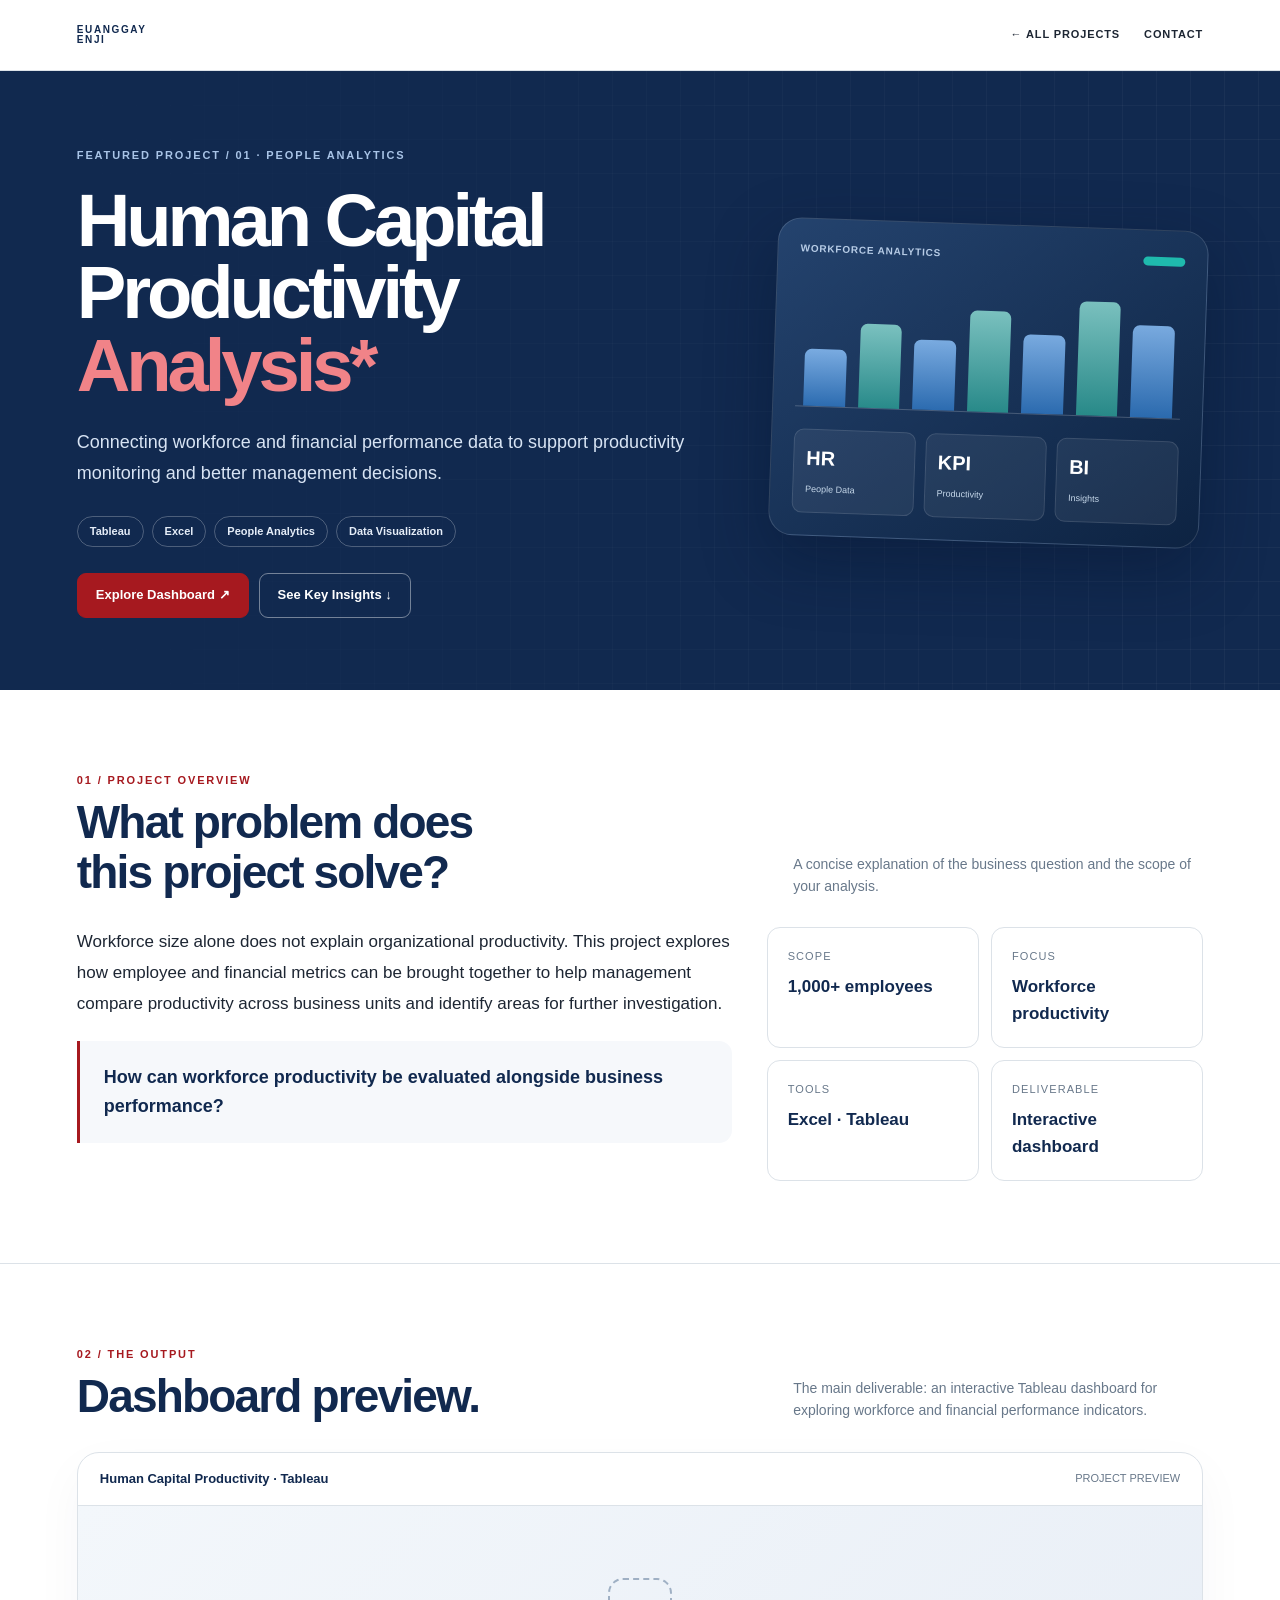
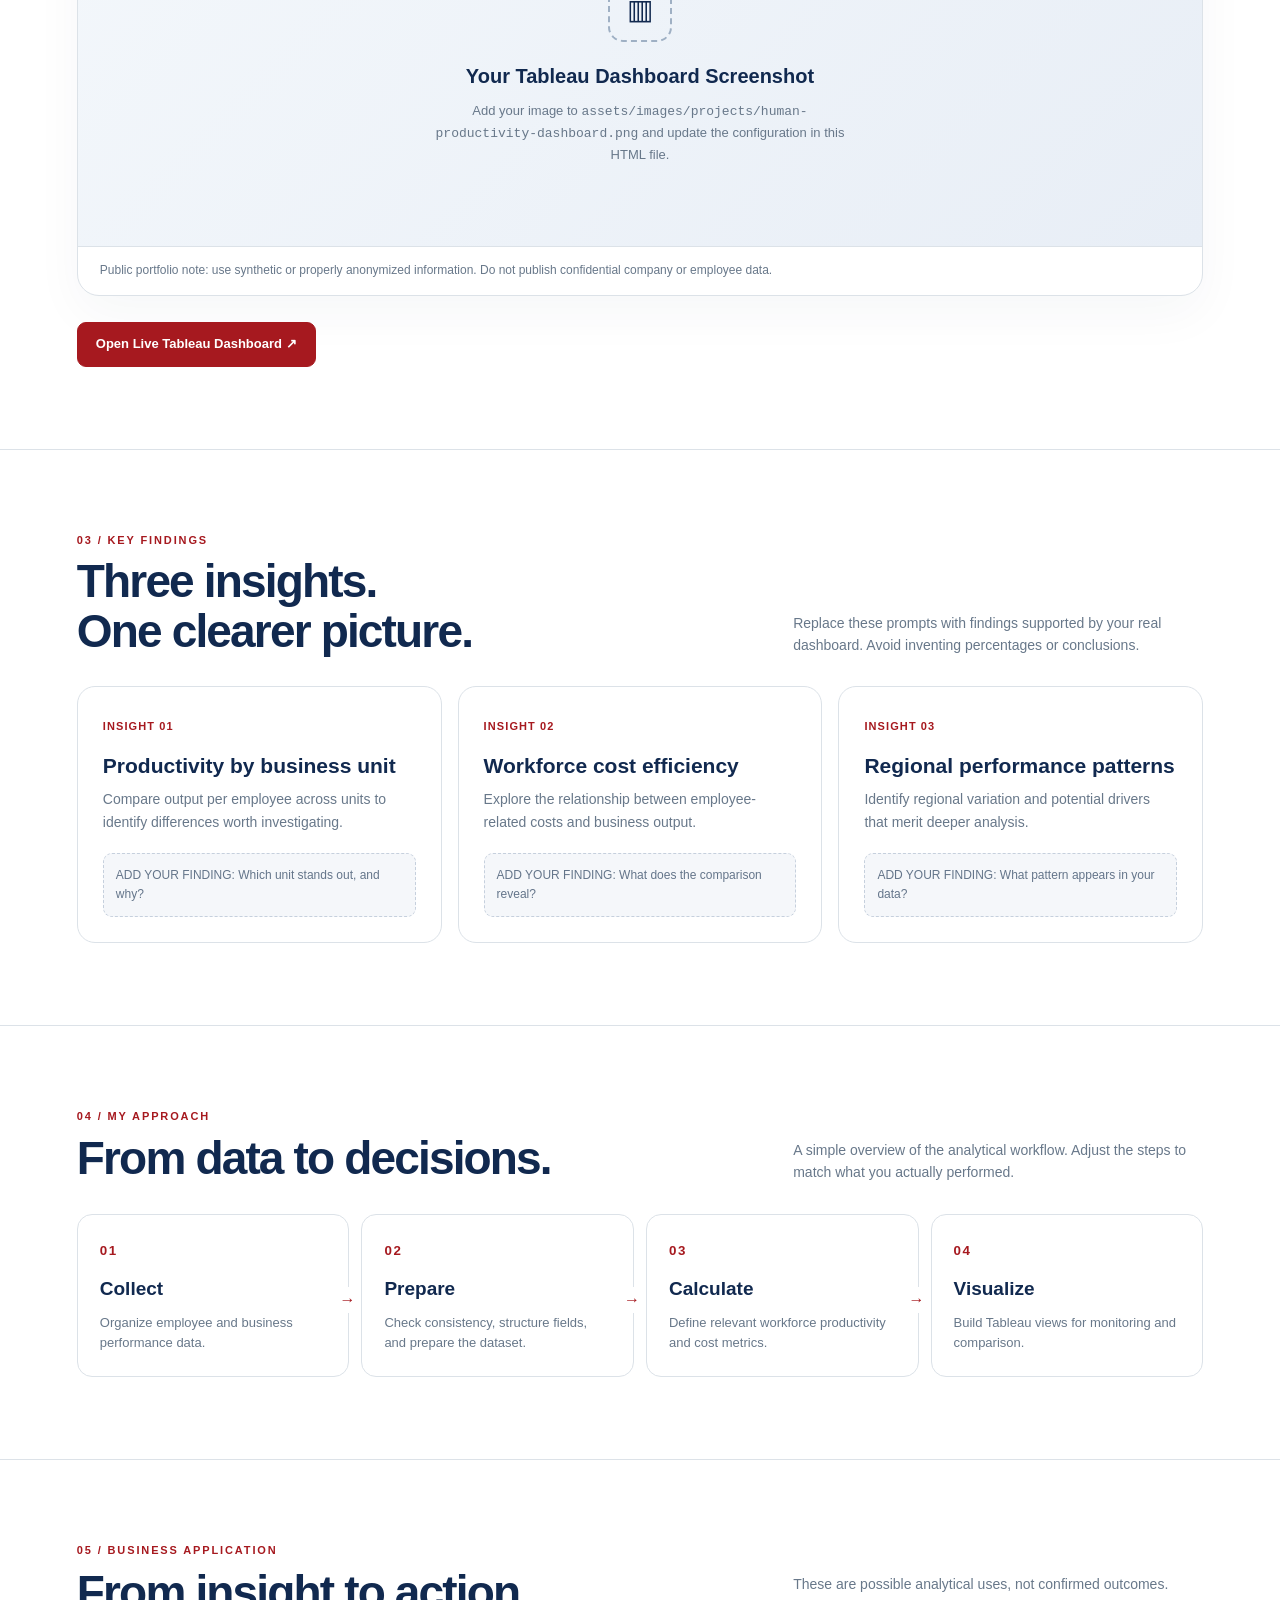
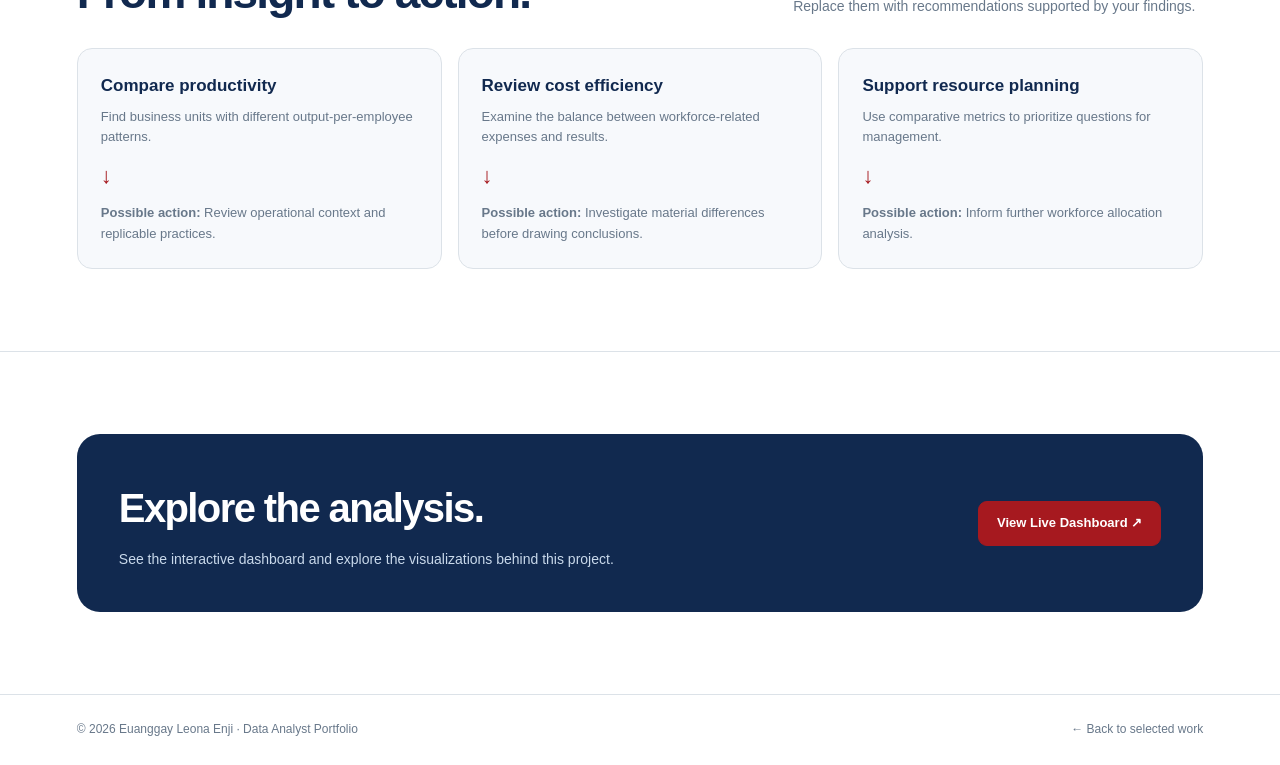
==== projects/human-capital-productivity.html @ dfce4550 "Add files via upload" ====
<!DOCTYPE html>
<html lang="en">
<head>
  <meta charset="UTF-8">
  <meta name="viewport" content="width=device-width, initial-scale=1">
  <meta name="description" content="Human Capital Productivity Analysis — a people analytics case study by Euanggay Leona Enji.">
  <title>Human Capital Productivity | Euanggay Leona Enji</title>
  <style>
    :root{--navy:#11294f;--navy2:#172f55;--red:#a6191f;--ink:#1d2633;--muted:#68788a;--line:#dce2e8;--soft:#f5f7fa;--white:#fff;--header:70px}
    *{box-sizing:border-box}html{scroll-behavior:smooth;scroll-padding-top:90px}body{margin:0;font-family:Arial,Helvetica,sans-serif;color:var(--ink);background:#fff;line-height:1.6}a{color:inherit;text-decoration:none}button{font:inherit}img{max-width:100%}
    .container{width:min(1160px,88%);margin:auto}.header{position:sticky;top:0;z-index:20;background:rgba(255,255,255,.96);backdrop-filter:blur(14px);border-bottom:1px solid var(--line)}.nav{height:var(--header);display:flex;justify-content:space-between;align-items:center;gap:18px}.brand{color:var(--navy);font-weight:900;letter-spacing:.16em;font-size:10px;line-height:1}.navlinks{display:flex;align-items:center;gap:24px}.navlinks a{font-size:11px;letter-spacing:.08em;font-weight:700}.navlinks a:hover{color:var(--red)}.back{display:inline-flex;gap:8px;align-items:center}
    .hero{background:var(--navy);color:white;position:relative;overflow:hidden}.hero:before{content:"";position:absolute;inset:0;background-image:linear-gradient(#ffffff0a 1px,transparent 1px),linear-gradient(90deg,#ffffff0a 1px,transparent 1px);background-size:34px 34px;mask-image:linear-gradient(90deg,transparent,#000)}.hero-inner{position:relative;padding:76px 0 72px;display:grid;grid-template-columns:1.2fr .8fr;gap:50px;align-items:center}.eyebrow{font-size:11px;letter-spacing:.17em;font-weight:800;text-transform:uppercase;color:#a9c4e7}.hero h1{font-size:clamp(44px,5.8vw,78px);line-height:.98;letter-spacing:-.055em;margin:20px 0 24px;max-width:750px}.hero h1 span{color:#f18388}.hero .intro{color:#d8e4f4;max-width:620px;font-size:18px;line-height:1.75}.tags{display:flex;flex-wrap:wrap;gap:8px;margin:26px 0}.tag{border:1px solid #ffffff40;color:#e5edf8;border-radius:100px;padding:6px 12px;font-size:11px;font-weight:700}.actions{display:flex;gap:10px;flex-wrap:wrap;margin-top:26px}.btn{display:inline-flex;align-items:center;justify-content:center;min-height:45px;padding:11px 18px;border-radius:9px;font-size:13px;font-weight:800;border:1px solid var(--line);background:#fff;color:var(--navy);transition:.2s}.btn:hover{transform:translateY(-2px)}.btn.red{background:var(--red);border-color:var(--red);color:white}.btn.outline{background:transparent;color:white;border-color:#ffffff6a}.btn[aria-disabled=true]{opacity:.68;cursor:not-allowed}.hero-art{min-height:300px;border:1px solid #ffffff24;border-radius:24px;padding:22px;background:linear-gradient(145deg,#24436e,#0d2342);box-shadow:0 24px 65px #06142d66;transform:rotate(2deg)}.art-top{display:flex;justify-content:space-between;align-items:center;color:#b7cce6;font-size:10px;letter-spacing:.08em}.art-pill{background:#1fbaad;border-radius:100px;width:42px;height:9px}.art-bars{display:flex;align-items:end;gap:13px;height:150px;border-bottom:1px solid #ffffff35;padding:20px 8px 0}.art-bars i{flex:1;background:linear-gradient(#8abff7,#2f75bf);border-radius:7px 7px 0 0;opacity:.85}.art-bars i:nth-child(2n){background:linear-gradient(#8bd9d0,#2b9992)}.art-bottom{display:grid;grid-template-columns:repeat(3,1fr);gap:10px;margin-top:22px}.art-metric{background:#ffffff10;border:1px solid #ffffff1e;border-radius:10px;padding:12px}.art-metric b{display:block;font-size:20px}.art-metric small{font-size:9px;color:#c7d9eb}
    section.content{padding:82px 0;border-bottom:1px solid var(--line)}.section-head{display:flex;align-items:end;justify-content:space-between;gap:28px;margin-bottom:30px}.section-no{font-size:11px;font-weight:800;letter-spacing:.17em;color:var(--red);margin:0 0 8px}.section-head h2{font-size:clamp(28px,3.6vw,46px);letter-spacing:-.04em;color:var(--navy);line-height:1.08;margin:0}.section-sub{max-width:410px;font-size:14px;color:var(--muted);margin:0}.overview{display:grid;grid-template-columns:1.2fr .8fr;gap:35px}.overview p{font-size:17px;line-height:1.8;margin-top:0}.info-grid{display:grid;grid-template-columns:repeat(2,1fr);gap:12px}.info{border:1px solid var(--line);border-radius:13px;padding:20px;background:#fff}.info small{display:block;color:var(--muted);font-size:11px;text-transform:uppercase;letter-spacing:.1em;margin-bottom:7px}.info strong{font-size:17px;color:var(--navy)}.question{background:#f6f8fb;border-left:3px solid var(--red);padding:22px 24px;border-radius:0 13px 13px 0;font-size:18px;font-weight:700;color:var(--navy);margin-top:22px}
    .preview{border:1px solid var(--line);border-radius:22px;overflow:hidden;background:#fff;box-shadow:0 18px 50px #11294f0a}.preview-toolbar{padding:16px 22px;border-bottom:1px solid var(--line);display:flex;justify-content:space-between;align-items:center;gap:12px}.preview-toolbar strong{font-size:13px;color:var(--navy)}.preview-toolbar span{font-size:11px;color:var(--muted)}.preview-image{position:relative;min-height:340px;display:flex;align-items:center;justify-content:center;background:linear-gradient(135deg,#f3f7fb,#e8eef6);padding:26px}.preview-image img{width:100%;height:auto;max-height:650px;object-fit:contain;display:none}.preview-empty{width:min(650px,100%);text-align:center;color:var(--navy)}.preview-empty .icon{width:64px;height:64px;border:2px dashed #9fb0c4;border-radius:15px;margin:0 auto 18px;display:grid;place-items:center;font-size:28px}.preview-empty strong{display:block;font-size:20px}.preview-empty p{font-size:13px;color:var(--muted);max-width:410px;margin:9px auto}.preview-note{padding:14px 22px;font-size:12px;color:var(--muted);border-top:1px solid var(--line)}
    .insights{display:grid;grid-template-columns:repeat(3,1fr);gap:16px}.insight{border:1px solid var(--line);border-radius:18px;padding:25px;background:#fff}.insight .num{font-size:11px;color:var(--red);font-weight:800;letter-spacing:.1em}.insight h3{font-size:21px;color:var(--navy);line-height:1.2;margin:15px 0 10px}.insight p{font-size:14px;color:var(--muted);margin:0}.insight .placeholder{background:#f5f7fa;border:1px dashed #c6d0dd;padding:12px;border-radius:9px;margin-top:20px;font-size:12px;color:#64758a}
    .process{display:grid;grid-template-columns:repeat(4,1fr);gap:12px}.step{border:1px solid var(--line);border-radius:15px;padding:22px;position:relative}.step small{color:var(--red);font-weight:800;letter-spacing:.12em}.step h3{font-size:19px;color:var(--navy);margin:12px 0 8px}.step p{font-size:13px;color:var(--muted);margin:0}.step:not(:last-child):after{content:'→';position:absolute;right:-12px;top:45%;background:white;color:var(--red);font-weight:900;padding:0 5px;z-index:2}
    .recommendations{display:grid;grid-template-columns:repeat(3,1fr);gap:16px}.rec{background:#f7f9fc;border:1px solid var(--line);border-radius:15px;padding:23px}.rec h3{color:var(--navy);font-size:17px;margin:0 0 8px}.rec p{font-size:13px;color:var(--muted);margin:0}.rec .arrow{color:var(--red);font-size:22px;margin:10px 0}
    .cta{background:var(--navy);color:white;border-radius:23px;padding:42px;display:flex;justify-content:space-between;align-items:center;gap:30px}.cta h2{font-size:clamp(25px,3.5vw,40px);letter-spacing:-.04em;margin:0 0 8px}.cta p{color:#c9d9eb;margin:0;max-width:550px;font-size:14px}.footer{padding:25px 0;color:var(--muted);font-size:12px}.footer .container{display:flex;justify-content:space-between;gap:15px;flex-wrap:wrap}
    @media(max-width:950px){.hero-inner{grid-template-columns:1fr}.hero-art{max-width:580px;min-height:270px;transform:none}.overview{grid-template-columns:1fr}.insights,.recommendations{grid-template-columns:repeat(2,1fr)}.process{grid-template-columns:repeat(2,1fr)}.step:after{display:none}}
    @media(max-width:600px){.container{width:calc(100% - 36px)}.navlinks{gap:12px}.navlinks a{font-size:10px}.hero-inner{padding:56px 0}.hero h1{font-size:clamp(42px,12vw,58px)}.hero .intro{font-size:15px}.hero-art{min-height:230px;padding:16px}.art-bars{height:120px}.art-metric{padding:8px}.art-metric b{font-size:15px}section.content{padding:58px 0}.section-head{display:block}.section-sub{margin-top:13px}.info-grid,.insights,.process,.recommendations{grid-template-columns:1fr}.preview-image{min-height:250px;padding:14px}.cta{padding:28px;display:block}.cta .btn{margin-top:20px}}
    @media(prefers-reduced-motion:reduce){html{scroll-behavior:auto}*{transition:none!important}}
  </style>
</head>
<body>
  <header class="header"><div class="container nav"><a class="brand" href="../index.html">EUANGGAY<br>ENJI</a><div class="navlinks"><a href="../index.html#work" class="back">← ALL PROJECTS</a><a href="../index.html#contact">CONTACT</a></div></div></header>
  <main>
    <section class="hero"><div class="container hero-inner"><div><div class="eyebrow">Featured Project / 01 · People Analytics</div><h1>Human Capital<br>Productivity <span>Analysis*</span></h1><p class="intro">Connecting workforce and financial performance data to support productivity monitoring and better management decisions.</p><div class="tags"><span class="tag">Tableau</span><span class="tag">Excel</span><span class="tag">People Analytics</span><span class="tag">Data Visualization</span></div><div class="actions"><a class="btn red tableau-link" href="#dashboard">Explore Dashboard ↗</a><a class="btn outline" href="#insights">See Key Insights ↓</a></div></div><div class="hero-art" aria-label="Abstract visualization of workforce analytics"><div class="art-top"><strong>WORKFORCE ANALYTICS</strong><span class="art-pill"></span></div><div class="art-bars"><i style="height:44%"></i><i style="height:65%"></i><i style="height:54%"></i><i style="height:78%"></i><i style="height:61%"></i><i style="height:88%"></i><i style="height:71%"></i></div><div class="art-bottom"><div class="art-metric"><b>HR</b><small>People Data</small></div><div class="art-metric"><b>KPI</b><small>Productivity</small></div><div class="art-metric"><b>BI</b><small>Insights</small></div></div></div></div></section>
    <section class="content" id="overview"><div class="container"><div class="section-head"><div><p class="section-no">01 / PROJECT OVERVIEW</p><h2>What problem does<br>this project solve?</h2></div><p class="section-sub">A concise explanation of the business question and the scope of your analysis.</p></div><div class="overview"><div><p>Workforce size alone does not explain organizational productivity. This project explores how employee and financial metrics can be brought together to help management compare productivity across business units and identify areas for further investigation.</p><div class="question">How can workforce productivity be evaluated alongside business performance?</div></div><div class="info-grid"><div class="info"><small>Scope</small><strong>1,000+ employees</strong></div><div class="info"><small>Focus</small><strong>Workforce productivity</strong></div><div class="info"><small>Tools</small><strong>Excel · Tableau</strong></div><div class="info"><small>Deliverable</small><strong>Interactive dashboard</strong></div></div></div></div></section>
    <section class="content" id="dashboard"><div class="container"><div class="section-head"><div><p class="section-no">02 / THE OUTPUT</p><h2>Dashboard preview.</h2></div><p class="section-sub">The main deliverable: an interactive Tableau dashboard for exploring workforce and financial performance indicators.</p></div><div class="preview"><div class="preview-toolbar"><strong>Human Capital Productivity · Tableau</strong><span>PROJECT PREVIEW</span></div><div class="preview-image"><img id="dashboardShot" alt="Screenshot of the Human Capital Productivity Tableau dashboard"><div class="preview-empty" id="dashboardEmpty"><div class="icon">▥</div><strong>Your Tableau Dashboard Screenshot</strong><p>Add your image to <code>assets/images/projects/human-productivity-dashboard.png</code> and update the configuration in this HTML file.</p></div></div><div class="preview-note">Public portfolio note: use synthetic or properly anonymized information. Do not publish confidential company or employee data.</div></div><div class="actions"><a class="btn red tableau-link" href="#dashboard">Open Live Tableau Dashboard ↗</a></div></div></section>
    <section class="content" id="insights"><div class="container"><div class="section-head"><div><p class="section-no">03 / KEY FINDINGS</p><h2>Three insights.<br>One clearer picture.</h2></div><p class="section-sub">Replace these prompts with findings supported by your real dashboard. Avoid inventing percentages or conclusions.</p></div><div class="insights"><article class="insight"><span class="num">INSIGHT 01</span><h3>Productivity by business unit</h3><p>Compare output per employee across units to identify differences worth investigating.</p><div class="placeholder">ADD YOUR FINDING: Which unit stands out, and why?</div></article><article class="insight"><span class="num">INSIGHT 02</span><h3>Workforce cost efficiency</h3><p>Explore the relationship between employee-related costs and business output.</p><div class="placeholder">ADD YOUR FINDING: What does the comparison reveal?</div></article><article class="insight"><span class="num">INSIGHT 03</span><h3>Regional performance patterns</h3><p>Identify regional variation and potential drivers that merit deeper analysis.</p><div class="placeholder">ADD YOUR FINDING: What pattern appears in your data?</div></article></div></div></section>
    <section class="content" id="process"><div class="container"><div class="section-head"><div><p class="section-no">04 / MY APPROACH</p><h2>From data to decisions.</h2></div><p class="section-sub">A simple overview of the analytical workflow. Adjust the steps to match what you actually performed.</p></div><div class="process"><div class="step"><small>01</small><h3>Collect</h3><p>Organize employee and business performance data.</p></div><div class="step"><small>02</small><h3>Prepare</h3><p>Check consistency, structure fields, and prepare the dataset.</p></div><div class="step"><small>03</small><h3>Calculate</h3><p>Define relevant workforce productivity and cost metrics.</p></div><div class="step"><small>04</small><h3>Visualize</h3><p>Build Tableau views for monitoring and comparison.</p></div></div></div></section>
    <section class="content" id="recommendations"><div class="container"><div class="section-head"><div><p class="section-no">05 / BUSINESS APPLICATION</p><h2>From insight to action.</h2></div><p class="section-sub">These are possible analytical uses, not confirmed outcomes. Replace them with recommendations supported by your findings.</p></div><div class="recommendations"><div class="rec"><h3>Compare productivity</h3><p>Find business units with different output-per-employee patterns.</p><div class="arrow">↓</div><p><strong>Possible action:</strong> Review operational context and replicable practices.</p></div><div class="rec"><h3>Review cost efficiency</h3><p>Examine the balance between workforce-related expenses and results.</p><div class="arrow">↓</div><p><strong>Possible action:</strong> Investigate material differences before drawing conclusions.</p></div><div class="rec"><h3>Support resource planning</h3><p>Use comparative metrics to prioritize questions for management.</p><div class="arrow">↓</div><p><strong>Possible action:</strong> Inform further workforce allocation analysis.</p></div></div></div></section>
    <section class="content" id="explore"><div class="container"><div class="cta"><div><h2>Explore the analysis.</h2><p>See the interactive dashboard and explore the visualizations behind this project.</p></div><a class="btn red tableau-link" href="#dashboard">View Live Dashboard ↗</a></div></div></section>
  </main>
  <footer class="footer"><div class="container"><span>© <span id="year"></span> Euanggay Leona Enji · Data Analyst Portfolio</span><a href="../index.html#work">← Back to selected work</a></div></footer>
  <script>
    /* =====================================================
       EDIT ONLY THESE VALUES WHEN YOUR ASSETS ARE READY
       ===================================================== */
    const PROJECT_CONFIG = {
      tableauUrl: '', // Example: 'https://public.tableau.com/views/YOUR_WORKBOOK/YOUR_DASHBOARD'
      dashboardImage: '../assets/images/projects/human-productivity-dashboard.png'
    };
    document.getElementById('year').textContent = new Date().getFullYear();
    document.querySelectorAll('.tableau-link').forEach(link => {
      if (PROJECT_CONFIG.tableauUrl.trim()) {
        link.href = PROJECT_CONFIG.tableauUrl;
        link.target = '_blank';
        link.rel = 'noopener noreferrer';
      } else {
        link.href = '#dashboard';
        link.title = 'Add your Tableau Public URL in PROJECT_CONFIG';
      }
    });
    const shot = document.getElementById('dashboardShot');
    const empty = document.getElementById('dashboardEmpty');
    shot.onload = () => { shot.style.display = 'block'; empty.style.display = 'none'; };
    shot.onerror = () => { shot.style.display = 'none'; empty.style.display = 'block'; };
    shot.src = PROJECT_CONFIG.dashboardImage;
  </script>
</body>
</html>
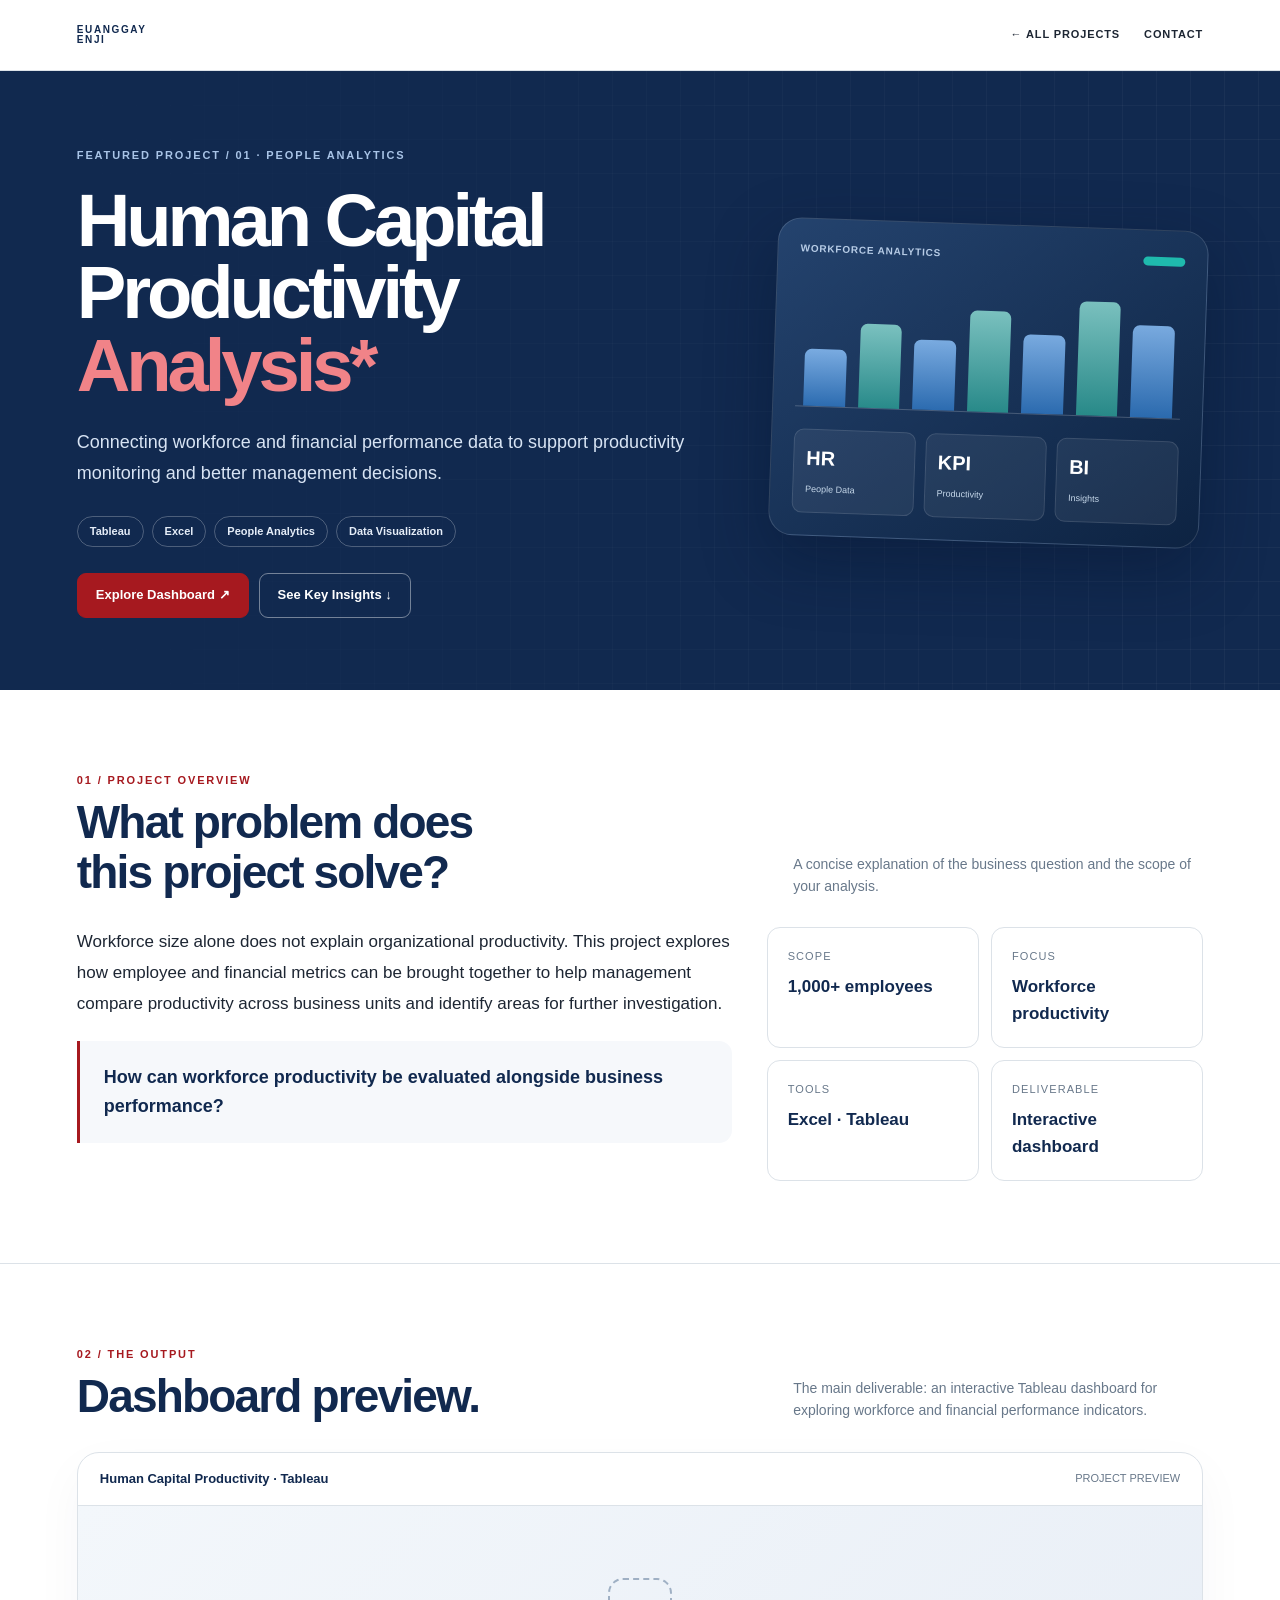
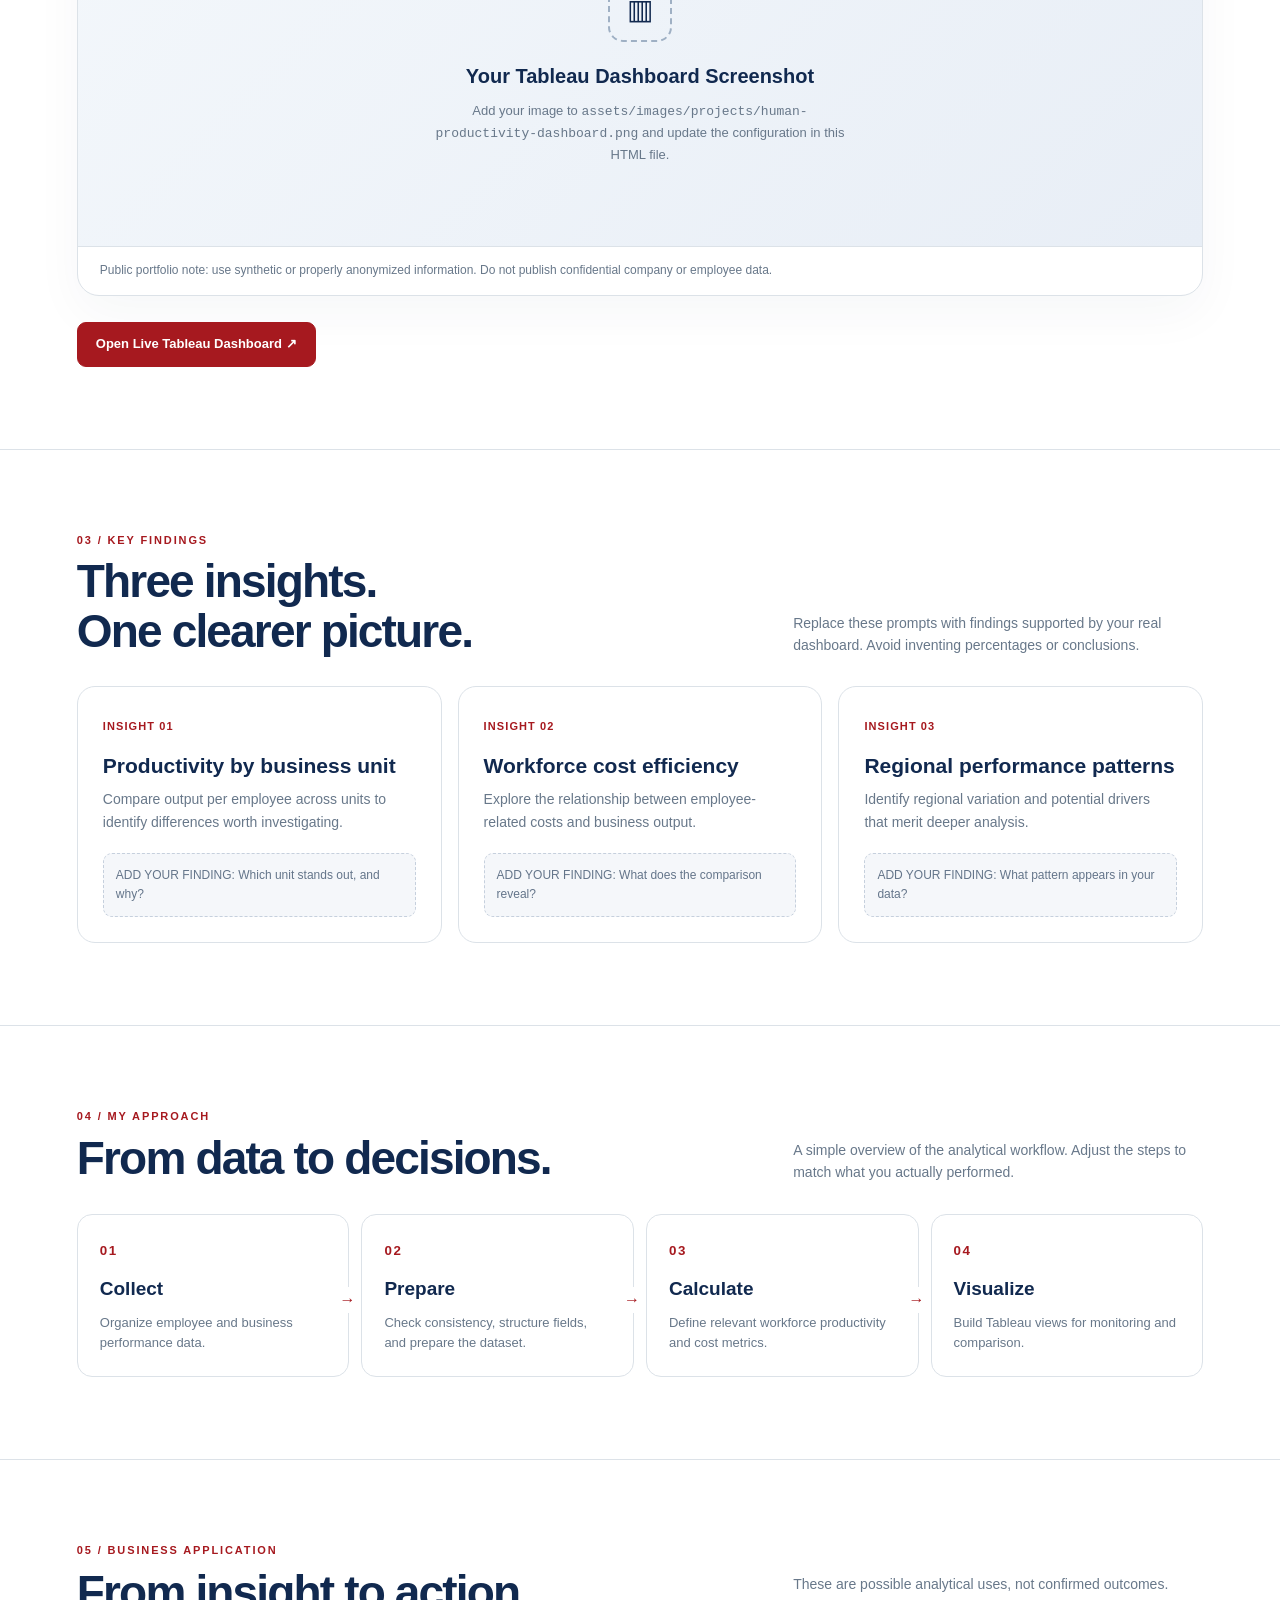
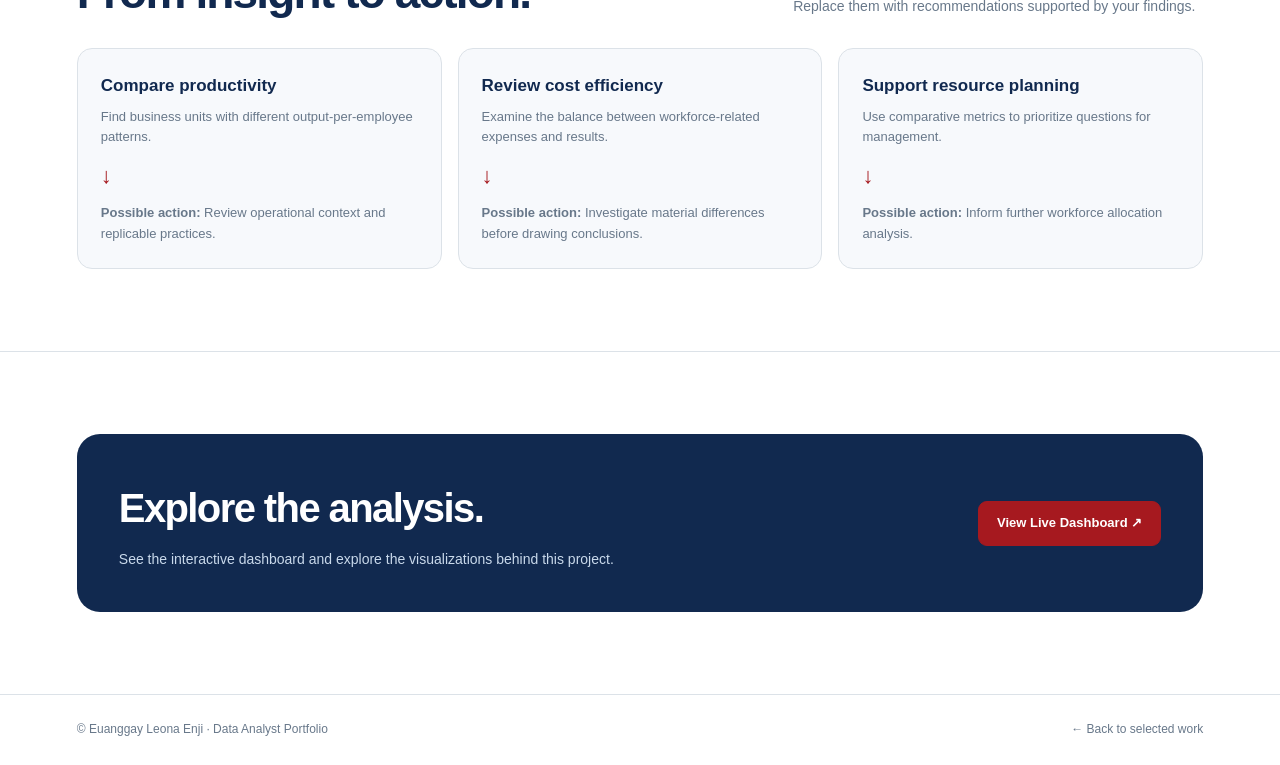
==== commit 768cadd1: "Update tableauUrl to point to the new dashboard" ====
--- a/projects/human-capital-productivity.html
+++ b/projects/human-capital-productivity.html
@@ -38,7 +38,7 @@
        EDIT ONLY THESE VALUES WHEN YOUR ASSETS ARE READY
        ===================================================== */
     const PROJECT_CONFIG = {
-      tableauUrl: '', // Example: 'https://public.tableau.com/views/YOUR_WORKBOOK/YOUR_DASHBOARD'
+      tableauUrl: 'https://enjileona.github.io/Human-Capital-Productivity-Dashboard/'
       dashboardImage: '../assets/images/projects/human-productivity-dashboard.png'
     };
     document.getElementById('year').textContent = new Date().getFullYear();
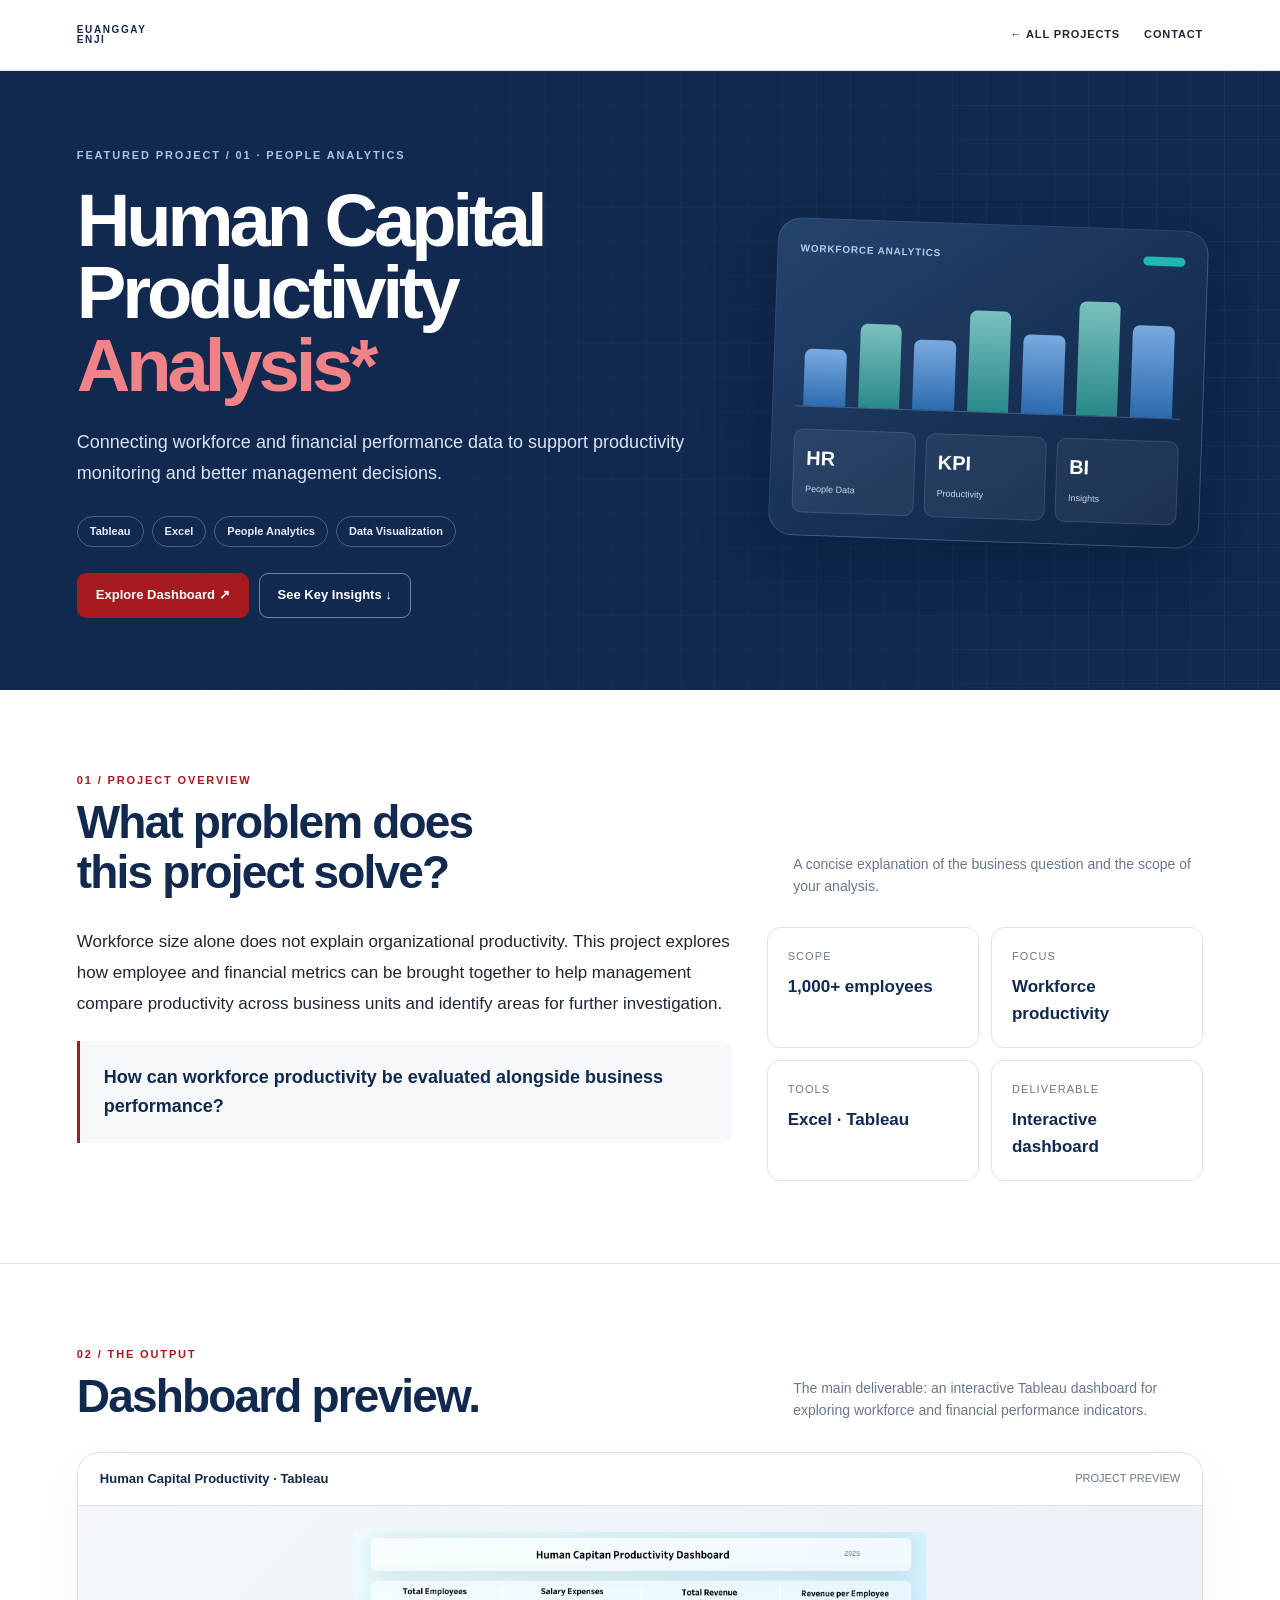
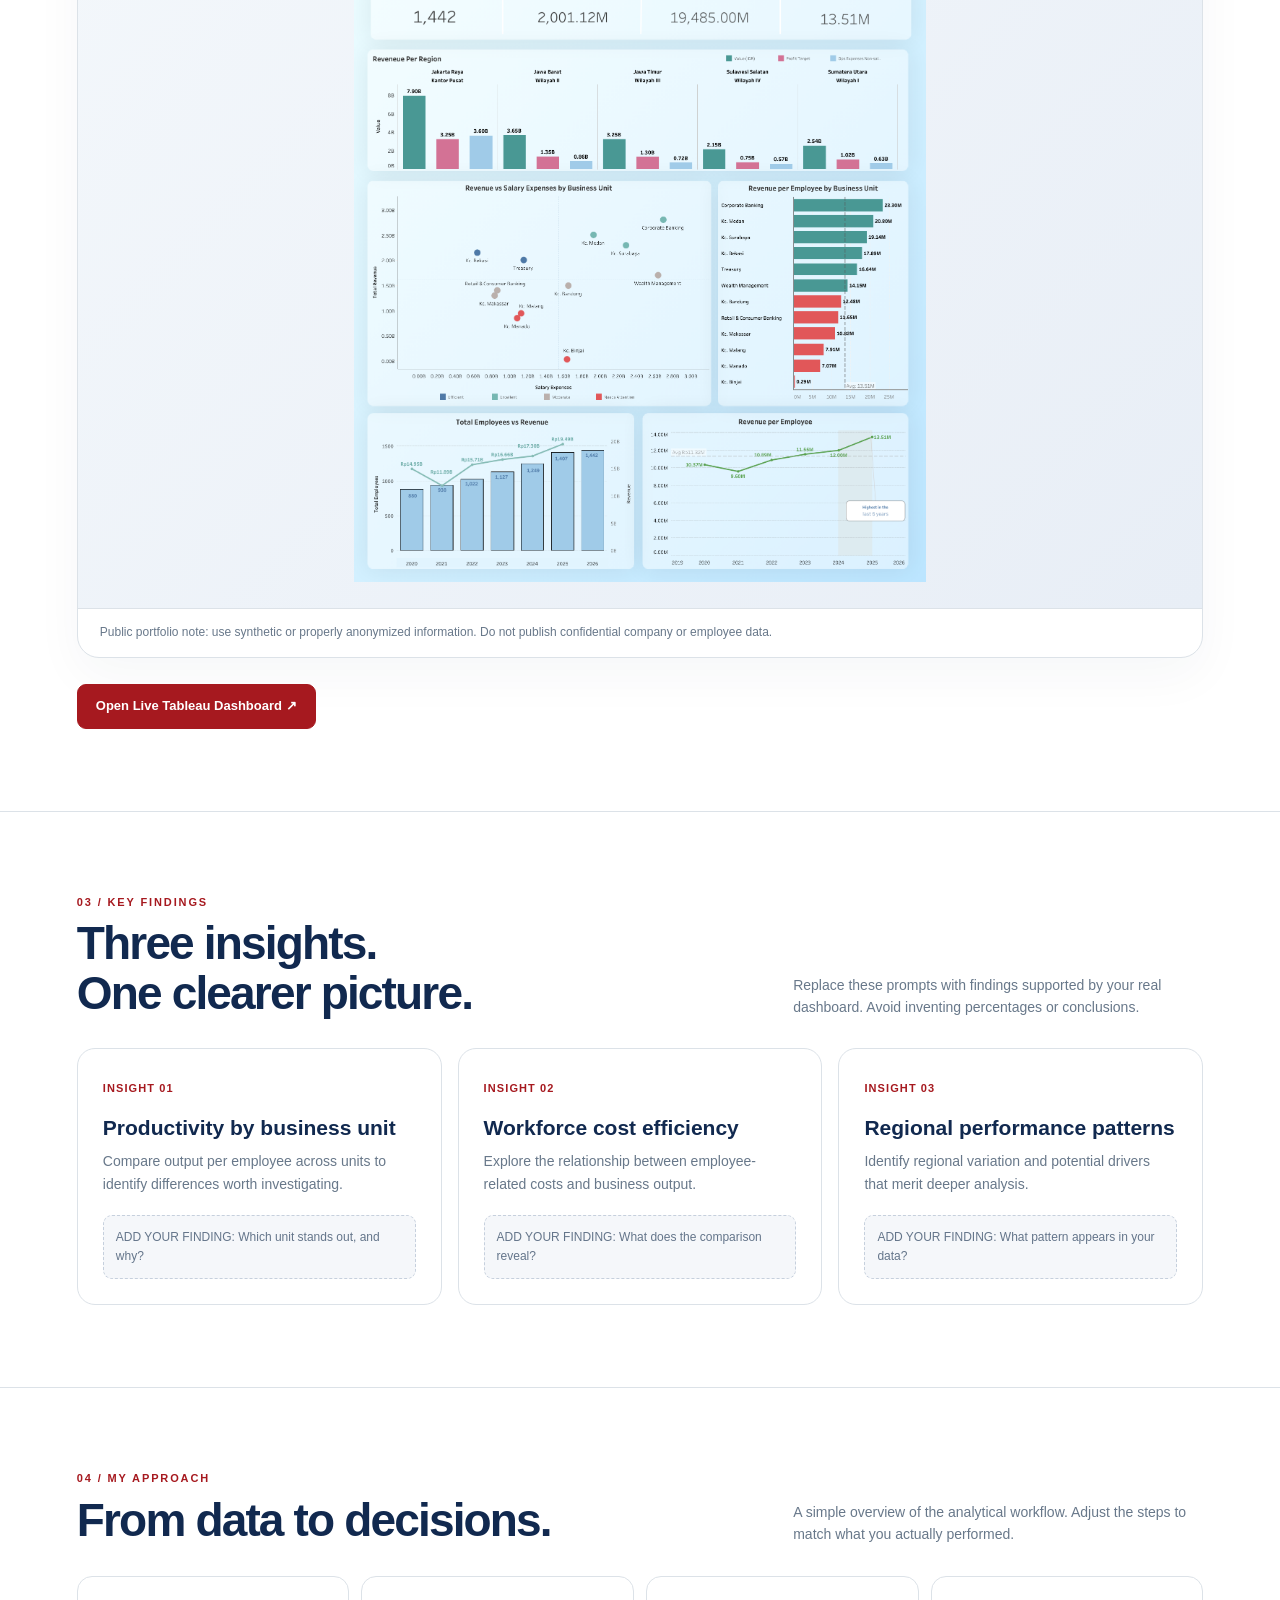
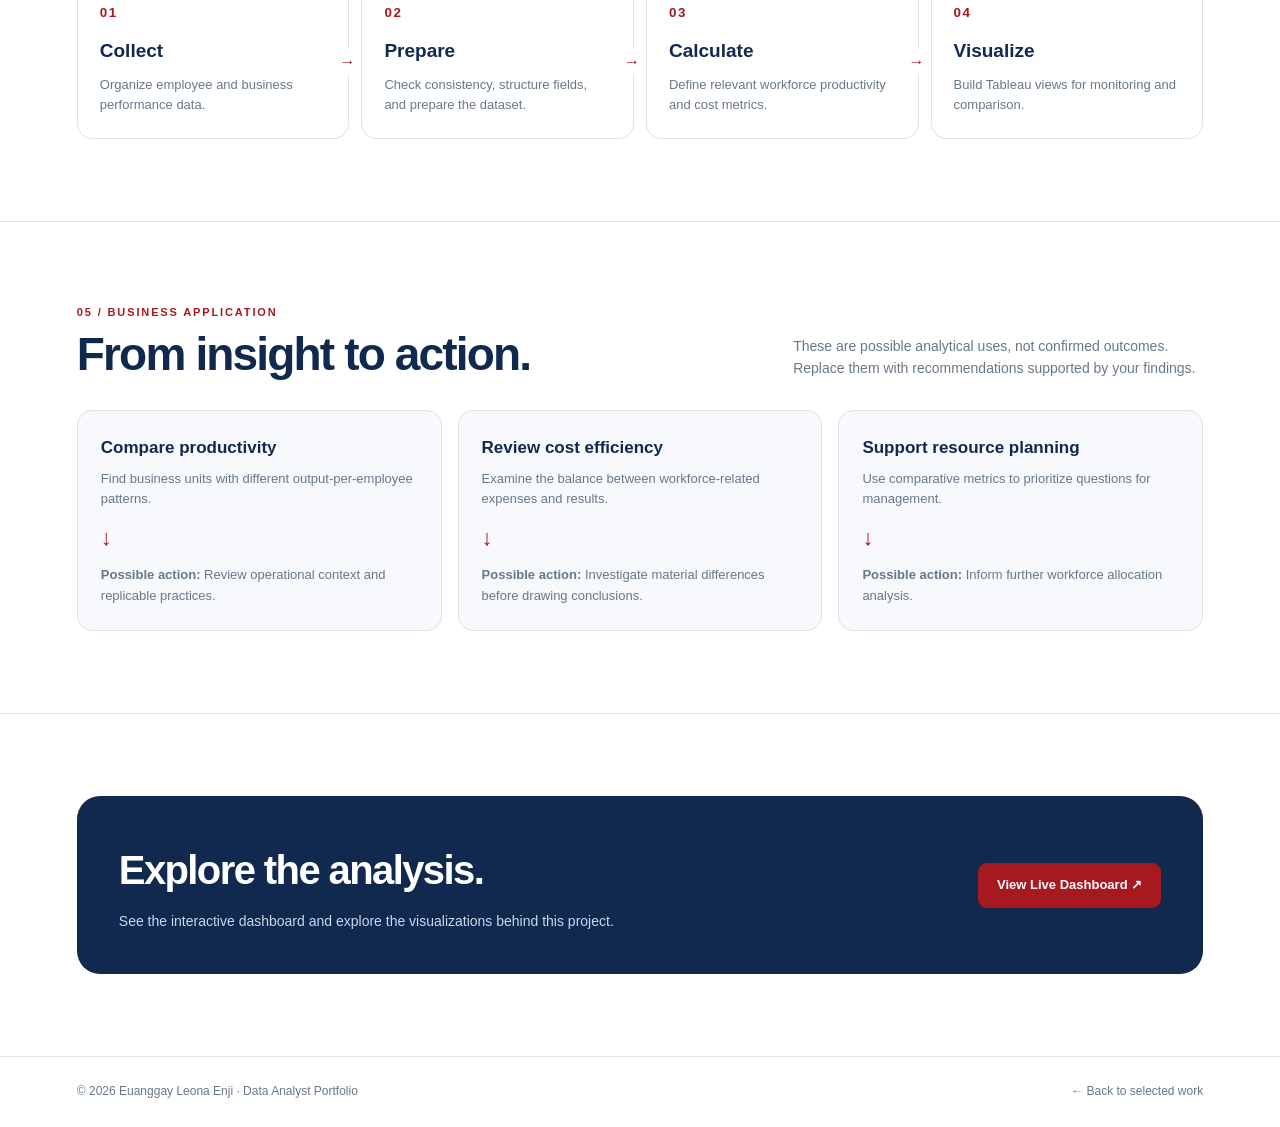
==== commit e6996b58: "Fix tableauUrl syntax in human-capital-productivity.html" ====
--- a/projects/human-capital-productivity.html
+++ b/projects/human-capital-productivity.html
@@ -38,7 +38,7 @@
        EDIT ONLY THESE VALUES WHEN YOUR ASSETS ARE READY
        ===================================================== */
     const PROJECT_CONFIG = {
-      tableauUrl: 'https://enjileona.github.io/Human-Capital-Productivity-Dashboard/'
+      tableauUrl: 'https://enjileona.github.io/Human-Capital-Productivity-Dashboard/',
       dashboardImage: '../assets/images/projects/human-productivity-dashboard.png'
     };
     document.getElementById('year').textContent = new Date().getFullYear();
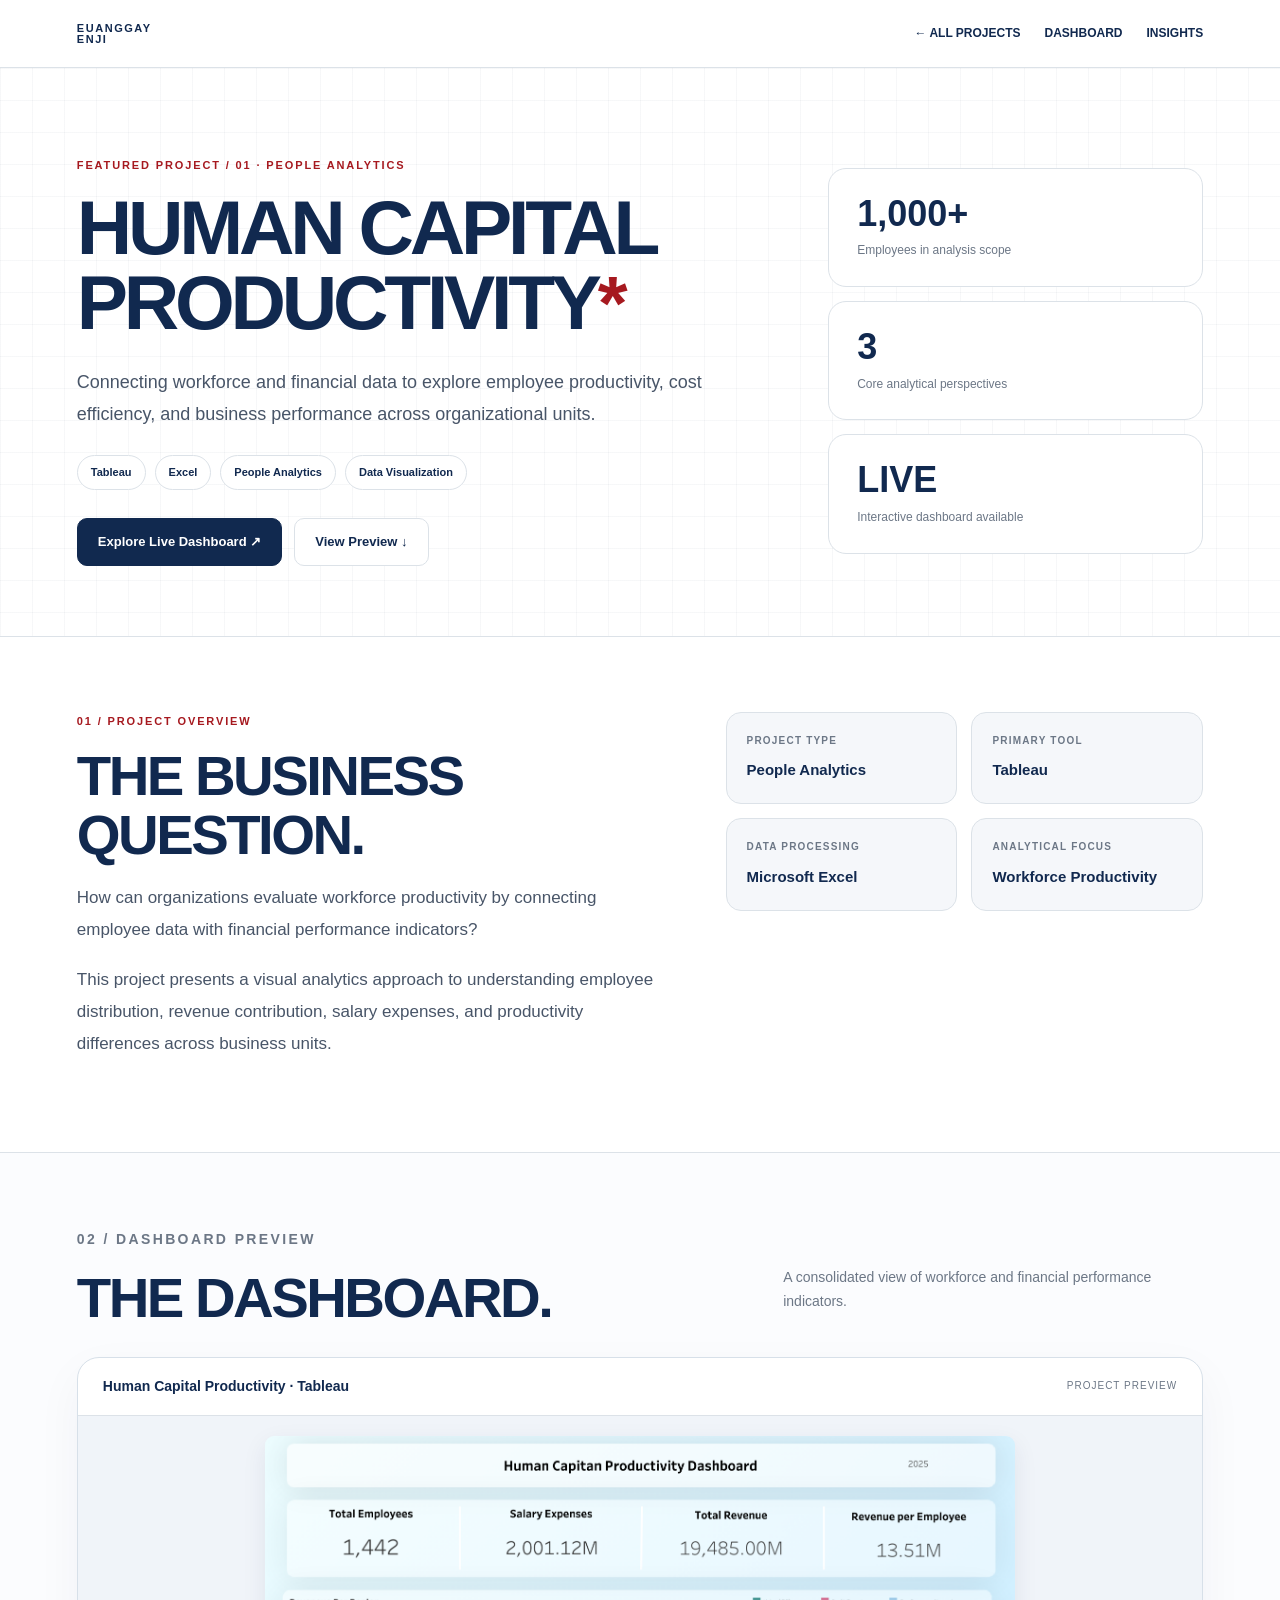
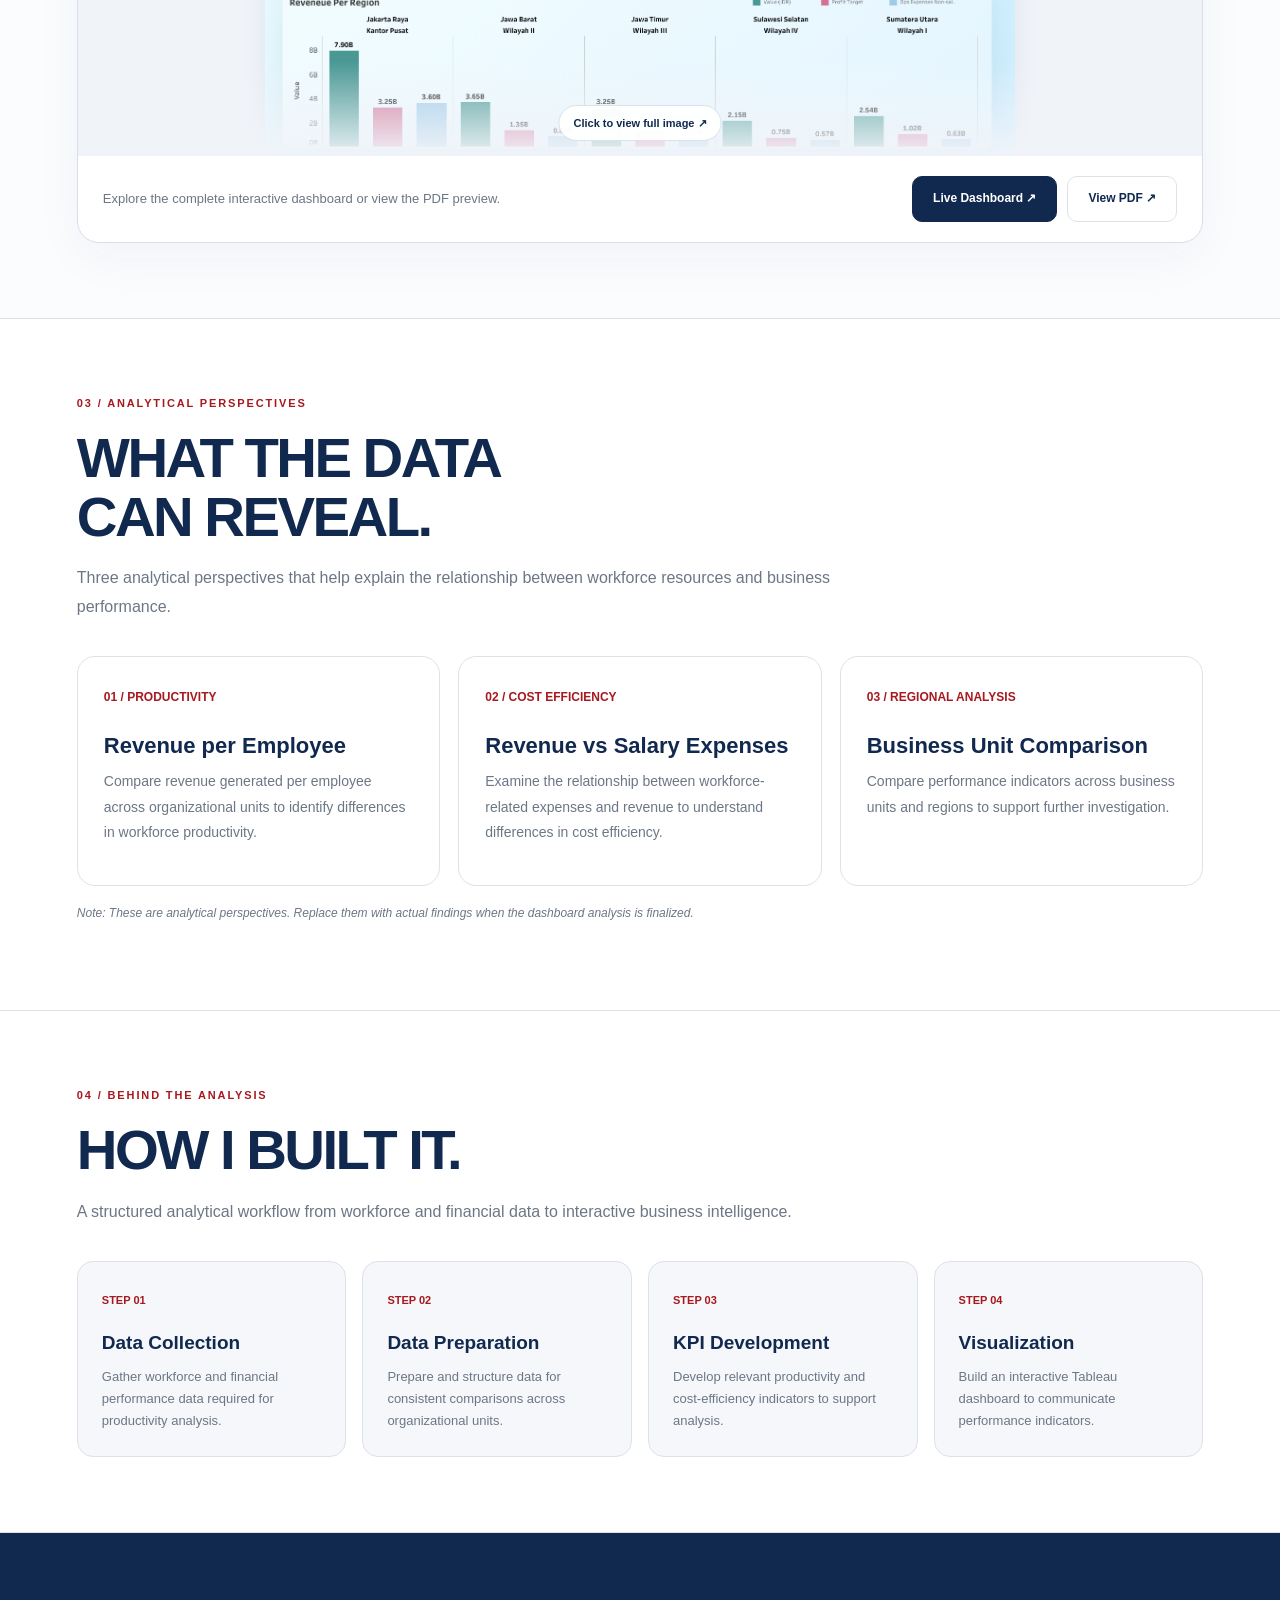
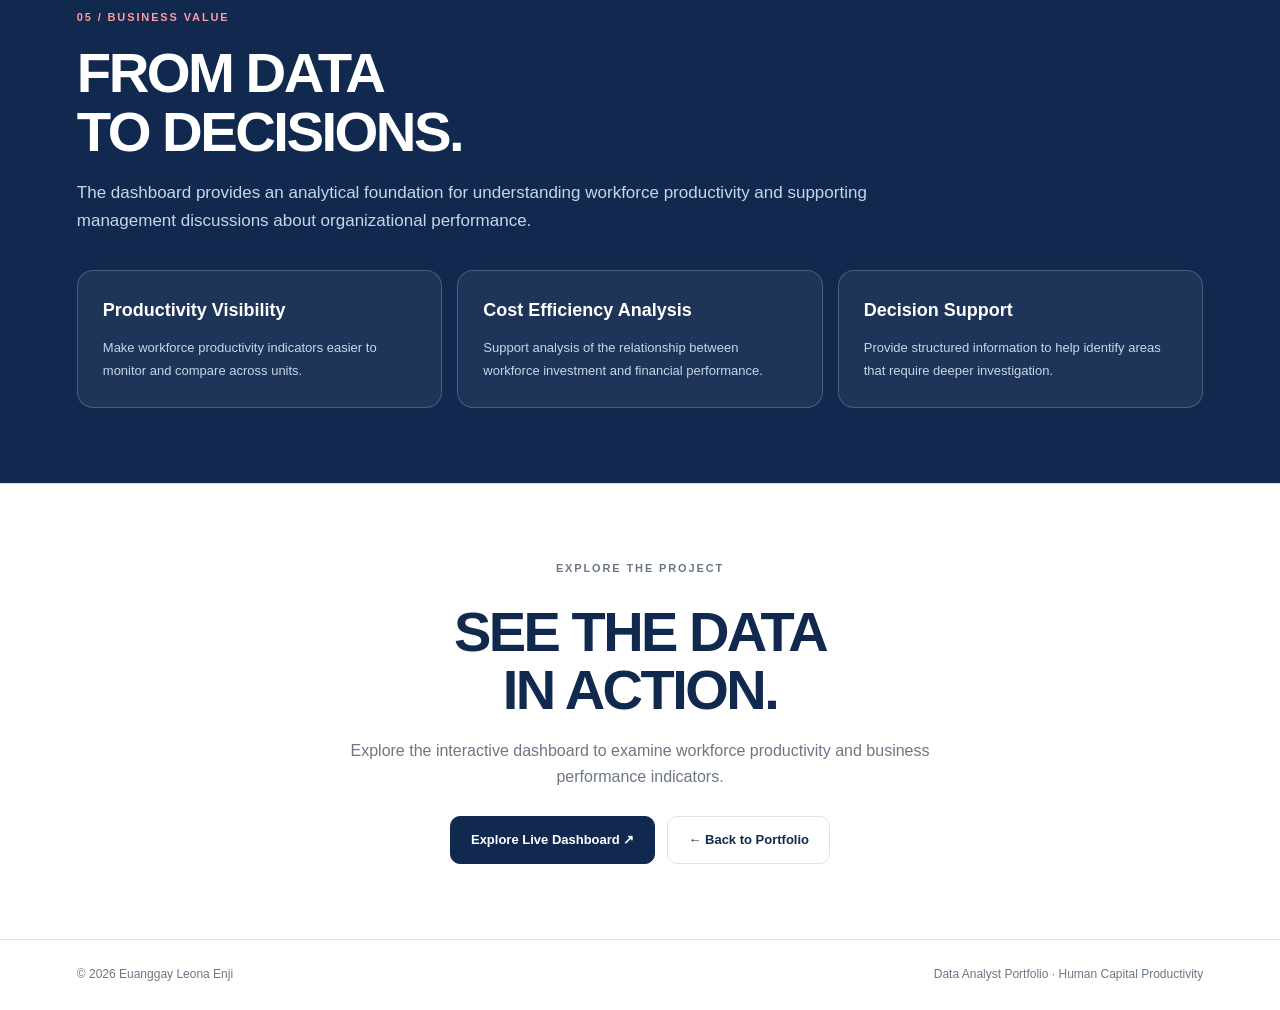
==== commit cb1d6d6a: "Update human-capital-productivity.html" ====
--- a/projects/human-capital-productivity.html
+++ b/projects/human-capital-productivity.html
@@ -1,62 +1,1328 @@
+
 <!DOCTYPE html>
 <html lang="en">
 <head>
   <meta charset="UTF-8">
-  <meta name="viewport" content="width=device-width, initial-scale=1">
-  <meta name="description" content="Human Capital Productivity Analysis — a people analytics case study by Euanggay Leona Enji.">
+  <meta name="viewport" content="width=device-width, initial-scale=1.0">
+
   <title>Human Capital Productivity | Euanggay Leona Enji</title>
+
+  <meta
+    name="description"
+    content="Human Capital Productivity Analysis — A Tableau and Excel people analytics project by Euanggay Leona Enji."
+  >
+
   <style>
-    :root{--navy:#11294f;--navy2:#172f55;--red:#a6191f;--ink:#1d2633;--muted:#68788a;--line:#dce2e8;--soft:#f5f7fa;--white:#fff;--header:70px}
-    *{box-sizing:border-box}html{scroll-behavior:smooth;scroll-padding-top:90px}body{margin:0;font-family:Arial,Helvetica,sans-serif;color:var(--ink);background:#fff;line-height:1.6}a{color:inherit;text-decoration:none}button{font:inherit}img{max-width:100%}
-    .container{width:min(1160px,88%);margin:auto}.header{position:sticky;top:0;z-index:20;background:rgba(255,255,255,.96);backdrop-filter:blur(14px);border-bottom:1px solid var(--line)}.nav{height:var(--header);display:flex;justify-content:space-between;align-items:center;gap:18px}.brand{color:var(--navy);font-weight:900;letter-spacing:.16em;font-size:10px;line-height:1}.navlinks{display:flex;align-items:center;gap:24px}.navlinks a{font-size:11px;letter-spacing:.08em;font-weight:700}.navlinks a:hover{color:var(--red)}.back{display:inline-flex;gap:8px;align-items:center}
-    .hero{background:var(--navy);color:white;position:relative;overflow:hidden}.hero:before{content:"";position:absolute;inset:0;background-image:linear-gradient(#ffffff0a 1px,transparent 1px),linear-gradient(90deg,#ffffff0a 1px,transparent 1px);background-size:34px 34px;mask-image:linear-gradient(90deg,transparent,#000)}.hero-inner{position:relative;padding:76px 0 72px;display:grid;grid-template-columns:1.2fr .8fr;gap:50px;align-items:center}.eyebrow{font-size:11px;letter-spacing:.17em;font-weight:800;text-transform:uppercase;color:#a9c4e7}.hero h1{font-size:clamp(44px,5.8vw,78px);line-height:.98;letter-spacing:-.055em;margin:20px 0 24px;max-width:750px}.hero h1 span{color:#f18388}.hero .intro{color:#d8e4f4;max-width:620px;font-size:18px;line-height:1.75}.tags{display:flex;flex-wrap:wrap;gap:8px;margin:26px 0}.tag{border:1px solid #ffffff40;color:#e5edf8;border-radius:100px;padding:6px 12px;font-size:11px;font-weight:700}.actions{display:flex;gap:10px;flex-wrap:wrap;margin-top:26px}.btn{display:inline-flex;align-items:center;justify-content:center;min-height:45px;padding:11px 18px;border-radius:9px;font-size:13px;font-weight:800;border:1px solid var(--line);background:#fff;color:var(--navy);transition:.2s}.btn:hover{transform:translateY(-2px)}.btn.red{background:var(--red);border-color:var(--red);color:white}.btn.outline{background:transparent;color:white;border-color:#ffffff6a}.btn[aria-disabled=true]{opacity:.68;cursor:not-allowed}.hero-art{min-height:300px;border:1px solid #ffffff24;border-radius:24px;padding:22px;background:linear-gradient(145deg,#24436e,#0d2342);box-shadow:0 24px 65px #06142d66;transform:rotate(2deg)}.art-top{display:flex;justify-content:space-between;align-items:center;color:#b7cce6;font-size:10px;letter-spacing:.08em}.art-pill{background:#1fbaad;border-radius:100px;width:42px;height:9px}.art-bars{display:flex;align-items:end;gap:13px;height:150px;border-bottom:1px solid #ffffff35;padding:20px 8px 0}.art-bars i{flex:1;background:linear-gradient(#8abff7,#2f75bf);border-radius:7px 7px 0 0;opacity:.85}.art-bars i:nth-child(2n){background:linear-gradient(#8bd9d0,#2b9992)}.art-bottom{display:grid;grid-template-columns:repeat(3,1fr);gap:10px;margin-top:22px}.art-metric{background:#ffffff10;border:1px solid #ffffff1e;border-radius:10px;padding:12px}.art-metric b{display:block;font-size:20px}.art-metric small{font-size:9px;color:#c7d9eb}
-    section.content{padding:82px 0;border-bottom:1px solid var(--line)}.section-head{display:flex;align-items:end;justify-content:space-between;gap:28px;margin-bottom:30px}.section-no{font-size:11px;font-weight:800;letter-spacing:.17em;color:var(--red);margin:0 0 8px}.section-head h2{font-size:clamp(28px,3.6vw,46px);letter-spacing:-.04em;color:var(--navy);line-height:1.08;margin:0}.section-sub{max-width:410px;font-size:14px;color:var(--muted);margin:0}.overview{display:grid;grid-template-columns:1.2fr .8fr;gap:35px}.overview p{font-size:17px;line-height:1.8;margin-top:0}.info-grid{display:grid;grid-template-columns:repeat(2,1fr);gap:12px}.info{border:1px solid var(--line);border-radius:13px;padding:20px;background:#fff}.info small{display:block;color:var(--muted);font-size:11px;text-transform:uppercase;letter-spacing:.1em;margin-bottom:7px}.info strong{font-size:17px;color:var(--navy)}.question{background:#f6f8fb;border-left:3px solid var(--red);padding:22px 24px;border-radius:0 13px 13px 0;font-size:18px;font-weight:700;color:var(--navy);margin-top:22px}
-    .preview{border:1px solid var(--line);border-radius:22px;overflow:hidden;background:#fff;box-shadow:0 18px 50px #11294f0a}.preview-toolbar{padding:16px 22px;border-bottom:1px solid var(--line);display:flex;justify-content:space-between;align-items:center;gap:12px}.preview-toolbar strong{font-size:13px;color:var(--navy)}.preview-toolbar span{font-size:11px;color:var(--muted)}.preview-image{position:relative;min-height:340px;display:flex;align-items:center;justify-content:center;background:linear-gradient(135deg,#f3f7fb,#e8eef6);padding:26px}.preview-image img{width:100%;height:auto;max-height:650px;object-fit:contain;display:none}.preview-empty{width:min(650px,100%);text-align:center;color:var(--navy)}.preview-empty .icon{width:64px;height:64px;border:2px dashed #9fb0c4;border-radius:15px;margin:0 auto 18px;display:grid;place-items:center;font-size:28px}.preview-empty strong{display:block;font-size:20px}.preview-empty p{font-size:13px;color:var(--muted);max-width:410px;margin:9px auto}.preview-note{padding:14px 22px;font-size:12px;color:var(--muted);border-top:1px solid var(--line)}
-    .insights{display:grid;grid-template-columns:repeat(3,1fr);gap:16px}.insight{border:1px solid var(--line);border-radius:18px;padding:25px;background:#fff}.insight .num{font-size:11px;color:var(--red);font-weight:800;letter-spacing:.1em}.insight h3{font-size:21px;color:var(--navy);line-height:1.2;margin:15px 0 10px}.insight p{font-size:14px;color:var(--muted);margin:0}.insight .placeholder{background:#f5f7fa;border:1px dashed #c6d0dd;padding:12px;border-radius:9px;margin-top:20px;font-size:12px;color:#64758a}
-    .process{display:grid;grid-template-columns:repeat(4,1fr);gap:12px}.step{border:1px solid var(--line);border-radius:15px;padding:22px;position:relative}.step small{color:var(--red);font-weight:800;letter-spacing:.12em}.step h3{font-size:19px;color:var(--navy);margin:12px 0 8px}.step p{font-size:13px;color:var(--muted);margin:0}.step:not(:last-child):after{content:'→';position:absolute;right:-12px;top:45%;background:white;color:var(--red);font-weight:900;padding:0 5px;z-index:2}
-    .recommendations{display:grid;grid-template-columns:repeat(3,1fr);gap:16px}.rec{background:#f7f9fc;border:1px solid var(--line);border-radius:15px;padding:23px}.rec h3{color:var(--navy);font-size:17px;margin:0 0 8px}.rec p{font-size:13px;color:var(--muted);margin:0}.rec .arrow{color:var(--red);font-size:22px;margin:10px 0}
-    .cta{background:var(--navy);color:white;border-radius:23px;padding:42px;display:flex;justify-content:space-between;align-items:center;gap:30px}.cta h2{font-size:clamp(25px,3.5vw,40px);letter-spacing:-.04em;margin:0 0 8px}.cta p{color:#c9d9eb;margin:0;max-width:550px;font-size:14px}.footer{padding:25px 0;color:var(--muted);font-size:12px}.footer .container{display:flex;justify-content:space-between;gap:15px;flex-wrap:wrap}
-    @media(max-width:950px){.hero-inner{grid-template-columns:1fr}.hero-art{max-width:580px;min-height:270px;transform:none}.overview{grid-template-columns:1fr}.insights,.recommendations{grid-template-columns:repeat(2,1fr)}.process{grid-template-columns:repeat(2,1fr)}.step:after{display:none}}
-    @media(max-width:600px){.container{width:calc(100% - 36px)}.navlinks{gap:12px}.navlinks a{font-size:10px}.hero-inner{padding:56px 0}.hero h1{font-size:clamp(42px,12vw,58px)}.hero .intro{font-size:15px}.hero-art{min-height:230px;padding:16px}.art-bars{height:120px}.art-metric{padding:8px}.art-metric b{font-size:15px}section.content{padding:58px 0}.section-head{display:block}.section-sub{margin-top:13px}.info-grid,.insights,.process,.recommendations{grid-template-columns:1fr}.preview-image{min-height:250px;padding:14px}.cta{padding:28px;display:block}.cta .btn{margin-top:20px}}
-    @media(prefers-reduced-motion:reduce){html{scroll-behavior:auto}*{transition:none!important}}
+    :root {
+      --navy: #11294f;
+      --navy-dark: #0b1d3b;
+      --red: #a6191f;
+      --ink: #1d2633;
+      --muted: #6c7786;
+      --line: #dce2e8;
+      --soft: #f5f7fa;
+      --white: #ffffff;
+      --blue: #146ef5;
+    }
+
+    * {
+      box-sizing: border-box;
+    }
+
+    html {
+      scroll-behavior: smooth;
+      scroll-padding-top: 85px;
+    }
+
+    body {
+      margin: 0;
+      font-family: Arial, Helvetica, sans-serif;
+      background: var(--white);
+      color: var(--ink);
+      line-height: 1.65;
+    }
+
+    a {
+      text-decoration: none;
+      color: inherit;
+    }
+
+    button {
+      font: inherit;
+    }
+
+    /* HEADER */
+
+    .site-header {
+      position: sticky;
+      top: 0;
+      z-index: 100;
+      min-height: 68px;
+      display: flex;
+      justify-content: space-between;
+      align-items: center;
+      gap: 20px;
+      padding: 15px 6vw;
+      background: rgba(255,255,255,.97);
+      border-bottom: 1px solid var(--line);
+      backdrop-filter: blur(12px);
+    }
+
+    .brand {
+      font-size: 11px;
+      line-height: 1;
+      letter-spacing: .14em;
+      font-weight: 900;
+      color: var(--navy);
+    }
+
+    .header-right {
+      display: flex;
+      gap: 24px;
+      align-items: center;
+    }
+
+    .header-right a {
+      font-size: 12px;
+      font-weight: 700;
+      color: var(--navy);
+    }
+
+    .header-right a:hover {
+      color: var(--red);
+    }
+
+    /* GENERAL */
+
+    .container {
+      max-width: 1380px;
+      margin: auto;
+      padding: 0 6vw;
+    }
+
+    .section {
+      padding: 75px 0;
+      border-bottom: 1px solid var(--line);
+    }
+
+    .eyebrow {
+      margin: 0 0 16px;
+      color: var(--red);
+      font-size: 11px;
+      font-weight: 800;
+      letter-spacing: .17em;
+      text-transform: uppercase;
+    }
+
+    h1, h2, h3, p {
+      overflow-wrap: break-word;
+    }
+
+    h2 {
+      margin: 0 0 18px;
+      color: var(--navy);
+      font-size: clamp(34px, 4.4vw, 58px);
+      font-weight: 900;
+      letter-spacing: -.045em;
+      line-height: 1.05;
+    }
+
+    .section-description {
+      max-width: 760px;
+      color: var(--muted);
+      font-size: 16px;
+      line-height: 1.8;
+    }
+
+    /* HERO */
+
+    .hero {
+      padding: 88px 0 70px;
+      background:
+        linear-gradient(rgba(17,41,79,.035) 1px, transparent 1px),
+        linear-gradient(90deg, rgba(17,41,79,.035) 1px, transparent 1px);
+      background-size: 32px 32px;
+      border-bottom: 1px solid var(--line);
+    }
+
+    .hero-grid {
+      display: grid;
+      grid-template-columns: 1.3fr .7fr;
+      gap: 55px;
+      align-items: center;
+    }
+
+    .hero h1 {
+      max-width: 850px;
+      margin: 0;
+      font-size: clamp(46px, 6vw, 88px);
+      font-weight: 900;
+      line-height: .98;
+      letter-spacing: -.055em;
+      color: var(--navy);
+    }
+
+    .hero h1 span {
+      color: var(--red);
+    }
+
+    .hero-description {
+      max-width: 680px;
+      margin: 25px 0;
+      color: #485568;
+      font-size: 18px;
+      line-height: 1.8;
+    }
+
+    .tags {
+      display: flex;
+      gap: 9px;
+      flex-wrap: wrap;
+      margin-bottom: 28px;
+    }
+
+    .tag {
+      padding: 7px 13px;
+      border: 1px solid var(--line);
+      border-radius: 100px;
+      background: var(--white);
+      color: var(--navy);
+      font-size: 11px;
+      font-weight: 700;
+    }
+
+    .buttons {
+      display: flex;
+      gap: 12px;
+      flex-wrap: wrap;
+    }
+
+    .btn {
+      display: inline-flex;
+      align-items: center;
+      justify-content: center;
+      min-height: 48px;
+      padding: 12px 20px;
+      border: 1px solid var(--line);
+      border-radius: 10px;
+      background: var(--white);
+      color: var(--navy);
+      font-size: 13px;
+      font-weight: 800;
+      cursor: pointer;
+      transition: .2s;
+    }
+
+    .btn:hover {
+      transform: translateY(-2px);
+      box-shadow: 0 8px 24px rgba(17,41,79,.08);
+    }
+
+    .btn-primary {
+      background: var(--navy);
+      border-color: var(--navy);
+      color: var(--white);
+    }
+
+    .hero-side {
+      display: grid;
+      gap: 14px;
+    }
+
+    .hero-stat {
+      padding: 25px 28px;
+      border: 1px solid var(--line);
+      border-radius: 18px;
+      background: var(--white);
+    }
+
+    .hero-stat strong {
+      display: block;
+      color: var(--navy);
+      font-size: 36px;
+      font-weight: 900;
+      line-height: 1.1;
+    }
+
+    .hero-stat span {
+      display: block;
+      margin-top: 8px;
+      color: var(--muted);
+      font-size: 12px;
+    }
+
+    /* OVERVIEW */
+
+    .overview-grid {
+      display: grid;
+      grid-template-columns: 1.1fr .9fr;
+      gap: 65px;
+      align-items: start;
+    }
+
+    .overview-text {
+      max-width: 760px;
+      font-size: 17px;
+      line-height: 1.9;
+      color: #485568;
+    }
+
+    .info-grid {
+      display: grid;
+      grid-template-columns: 1fr 1fr;
+      gap: 14px;
+    }
+
+    .info-card {
+      padding: 20px;
+      border: 1px solid var(--line);
+      border-radius: 15px;
+      background: var(--soft);
+    }
+
+    .info-card small {
+      display: block;
+      margin-bottom: 8px;
+      color: var(--muted);
+      font-size: 10px;
+      font-weight: 800;
+      letter-spacing: .12em;
+    }
+
+    .info-card strong {
+      color: var(--navy);
+      font-size: 15px;
+      line-height: 1.5;
+    }
+
+    /* DASHBOARD PREVIEW */
+
+    .dashboard-section {
+      background: #fbfcfe;
+    }
+
+    .dashboard-heading {
+      display: flex;
+      justify-content: space-between;
+      align-items: end;
+      gap: 35px;
+      margin-bottom: 30px;
+    }
+
+    .dashboard-heading h2 {
+      margin-bottom: 0;
+    }
+
+    .dashboard-heading p {
+      max-width: 420px;
+      color: var(--muted);
+      font-size: 14px;
+    }
+
+    .dashboard-frame {
+      overflow: hidden;
+      border: 1px solid #d7e0e9;
+      border-radius: 22px;
+      background: var(--white);
+      box-shadow: 0 16px 48px rgba(17,41,79,.045);
+    }
+
+    .dashboard-frame-header {
+      display: flex;
+      align-items: center;
+      justify-content: space-between;
+      gap: 16px;
+      padding: 17px 25px;
+      border-bottom: 1px solid var(--line);
+    }
+
+    .dashboard-frame-header strong {
+      color: var(--navy);
+      font-size: 14px;
+    }
+
+    .dashboard-frame-header span {
+      color: var(--muted);
+      font-size: 10px;
+      letter-spacing: .1em;
+    }
+
+    /* PREVIEW DIBATASI AGAR TIDAK MEMENUHI LAYAR */
+
+    .dashboard-preview {
+      position: relative;
+      display: flex;
+      justify-content: center;
+      align-items: flex-start;
+      height: 340px;
+      padding: 20px 20px 0;
+      overflow: hidden;
+      background: #f0f4f9;
+      cursor: zoom-in;
+    }
+
+    .dashboard-preview img {
+      display: block;
+      width: 75%;
+      max-width: 750px;
+      height: auto;
+      object-fit: contain;
+      object-position: top center;
+      border-radius: 9px 9px 0 0;
+      box-shadow: 0 8px 24px rgba(17,41,79,.08);
+    }
+
+    .dashboard-preview::after {
+      content: "";
+      position: absolute;
+      left: 0;
+      right: 0;
+      bottom: 0;
+      height: 95px;
+      pointer-events: none;
+      background: linear-gradient(
+        to bottom,
+        rgba(240,244,249,0),
+        rgba(240,244,249,.96)
+      );
+    }
+
+    .preview-label {
+      position: absolute;
+      z-index: 2;
+      bottom: 15px;
+      left: 50%;
+      transform: translateX(-50%);
+      padding: 8px 14px;
+      border: 1px solid var(--line);
+      border-radius: 100px;
+      background: rgba(255,255,255,.96);
+      color: var(--navy);
+      font-size: 11px;
+      font-weight: 800;
+      white-space: nowrap;
+      pointer-events: none;
+    }
+
+    .dashboard-frame-footer {
+      display: flex;
+      align-items: center;
+      justify-content: space-between;
+      flex-wrap: wrap;
+      gap: 15px;
+      padding: 20px 25px;
+    }
+
+    .dashboard-frame-footer p {
+      margin: 0;
+      color: var(--muted);
+      font-size: 13px;
+    }
+
+    .dashboard-actions {
+      display: flex;
+      gap: 10px;
+      flex-wrap: wrap;
+    }
+
+    .dashboard-actions .btn {
+      min-height: 42px;
+      font-size: 12px;
+    }
+
+    /* KEY INSIGHTS */
+
+    .insights-grid {
+      display: grid;
+      grid-template-columns: repeat(3, 1fr);
+      gap: 18px;
+      margin-top: 34px;
+    }
+
+    .insight-card {
+      min-height: 230px;
+      padding: 26px;
+      border: 1px solid var(--line);
+      border-radius: 18px;
+      background: var(--white);
+    }
+
+    .insight-number {
+      color: var(--red);
+      font-size: 12px;
+      font-weight: 900;
+    }
+
+    .insight-card h3 {
+      margin: 24px 0 10px;
+      color: var(--navy);
+      font-size: 22px;
+      line-height: 1.2;
+    }
+
+    .insight-card p {
+      margin: 0;
+      color: var(--muted);
+      font-size: 14px;
+      line-height: 1.8;
+    }
+
+    .insight-note {
+      margin-top: 18px;
+      color: var(--muted);
+      font-size: 12px;
+      font-style: italic;
+    }
+
+    /* WORKFLOW */
+
+    .workflow-grid {
+      display: grid;
+      grid-template-columns: repeat(4, 1fr);
+      gap: 16px;
+      margin-top: 35px;
+    }
+
+    .workflow-card {
+      padding: 24px;
+      border: 1px solid var(--line);
+      border-radius: 16px;
+      background: var(--soft);
+    }
+
+    .workflow-card span {
+      color: var(--red);
+      font-size: 11px;
+      font-weight: 800;
+    }
+
+    .workflow-card h3 {
+      margin: 14px 0 8px;
+      color: var(--navy);
+      font-size: 19px;
+    }
+
+    .workflow-card p {
+      margin: 0;
+      color: var(--muted);
+      font-size: 13px;
+      line-height: 1.7;
+    }
+
+    /* BUSINESS VALUE */
+
+    .value-section {
+      background: var(--navy);
+      color: var(--white);
+    }
+
+    .value-section h2 {
+      color: var(--white);
+    }
+
+    .value-section .eyebrow {
+      color: #ff9a9e;
+    }
+
+    .value-description {
+      max-width: 800px;
+      color: #c6d6ea;
+      font-size: 17px;
+    }
+
+    .value-grid {
+      display: grid;
+      grid-template-columns: repeat(3, 1fr);
+      gap: 15px;
+      margin-top: 35px;
+    }
+
+    .value-card {
+      padding: 25px;
+      border: 1px solid rgba(255,255,255,.2);
+      border-radius: 16px;
+      background: rgba(255,255,255,.055);
+    }
+
+    .value-card strong {
+      display: block;
+      margin-bottom: 10px;
+      color: var(--white);
+      font-size: 18px;
+    }
+
+    .value-card p {
+      margin: 0;
+      color: #c6d6ea;
+      font-size: 13px;
+      line-height: 1.8;
+    }
+
+    /* CTA */
+
+    .final-cta {
+      padding: 75px 0;
+      text-align: center;
+    }
+
+    .final-cta h2 {
+      font-size: clamp(34px, 4.5vw, 56px);
+    }
+
+    .final-cta p {
+      max-width: 600px;
+      margin: 0 auto 25px;
+      color: var(--muted);
+    }
+
+    .final-cta .buttons {
+      justify-content: center;
+    }
+
+    /* FOOTER */
+
+    footer {
+      display: flex;
+      justify-content: space-between;
+      gap: 20px;
+      flex-wrap: wrap;
+      padding: 25px 6vw;
+      border-top: 1px solid var(--line);
+      color: var(--muted);
+      font-size: 12px;
+    }
+
+    /* IMAGE MODAL */
+
+    .image-modal {
+      position: fixed;
+      inset: 0;
+      z-index: 999;
+      display: none;
+      align-items: center;
+      justify-content: center;
+      padding: 50px 20px 20px;
+      background: rgba(5,15,32,.94);
+    }
+
+    .image-modal.open {
+      display: flex;
+    }
+
+    .image-modal img {
+      max-width: 95vw;
+      max-height: 88vh;
+      object-fit: contain;
+      border-radius: 10px;
+    }
+
+    .modal-close {
+      position: absolute;
+      top: 15px;
+      right: 20px;
+      padding: 8px 15px;
+      border: 1px solid rgba(255,255,255,.35);
+      border-radius: 8px;
+      background: rgba(255,255,255,.1);
+      color: white;
+      font-size: 22px;
+      cursor: pointer;
+    }
+
+    /* RESPONSIVE */
+
+    @media (max-width: 1000px) {
+      .hero-grid,
+      .overview-grid {
+        grid-template-columns: 1fr;
+      }
+
+      .hero-side {
+        grid-template-columns: repeat(3, 1fr);
+      }
+
+      .insights-grid,
+      .value-grid {
+        grid-template-columns: 1fr 1fr;
+      }
+
+      .workflow-grid {
+        grid-template-columns: repeat(2, 1fr);
+      }
+
+      .dashboard-preview img {
+        width: 90%;
+      }
+    }
+
+    @media (max-width: 650px) {
+      .site-header {
+        padding: 14px 22px;
+      }
+
+      .header-right {
+        gap: 12px;
+      }
+
+      .header-right a {
+        font-size: 10px;
+      }
+
+      .container {
+        padding: 0 22px;
+      }
+
+      .section {
+        padding: 55px 0;
+      }
+
+      .hero {
+        padding: 55px 0;
+      }
+
+      .hero h1 {
+        font-size: clamp(42px, 11vw, 60px);
+      }
+
+      .hero-description {
+        font-size: 16px;
+      }
+
+      .hero-side,
+      .info-grid,
+      .insights-grid,
+      .workflow-grid,
+      .value-grid {
+        grid-template-columns: 1fr;
+      }
+
+      .dashboard-heading {
+        display: block;
+      }
+
+      .dashboard-preview {
+        height: 225px;
+        padding: 12px 10px 0;
+      }
+
+      .dashboard-preview img {
+        width: 100%;
+      }
+
+      .dashboard-frame-header,
+      .dashboard-frame-footer {
+        padding: 15px;
+      }
+
+      .dashboard-frame-header strong {
+        font-size: 12px;
+      }
+
+      .dashboard-frame-header span {
+        font-size: 9px;
+      }
+
+      .dashboard-actions {
+        width: 100%;
+      }
+
+      .dashboard-actions .btn {
+        flex: 1;
+      }
+
+      .buttons {
+        gap: 10px;
+      }
+
+      .btn {
+        font-size: 12px;
+      }
+
+      footer {
+        padding: 22px;
+      }
+    }
+
+    @media (prefers-reduced-motion: reduce) {
+      html {
+        scroll-behavior: auto;
+      }
+
+      * {
+        transition: none !important;
+      }
+    }
   </style>
 </head>
+
 <body>
-  <header class="header"><div class="container nav"><a class="brand" href="../index.html">EUANGGAY<br>ENJI</a><div class="navlinks"><a href="../index.html#work" class="back">← ALL PROJECTS</a><a href="../index.html#contact">CONTACT</a></div></div></header>
+
+  <!-- HEADER -->
+
+  <header class="site-header">
+    <a class="brand" href="../index.html">
+      EUANGGAY<br>ENJI
+    </a>
+
+    <div class="header-right">
+      <a href="../index.html#work">← ALL PROJECTS</a>
+      <a href="#dashboard">DASHBOARD</a>
+      <a href="#insights">INSIGHTS</a>
+    </div>
+  </header>
+
   <main>
-    <section class="hero"><div class="container hero-inner"><div><div class="eyebrow">Featured Project / 01 · People Analytics</div><h1>Human Capital<br>Productivity <span>Analysis*</span></h1><p class="intro">Connecting workforce and financial performance data to support productivity monitoring and better management decisions.</p><div class="tags"><span class="tag">Tableau</span><span class="tag">Excel</span><span class="tag">People Analytics</span><span class="tag">Data Visualization</span></div><div class="actions"><a class="btn red tableau-link" href="#dashboard">Explore Dashboard ↗</a><a class="btn outline" href="#insights">See Key Insights ↓</a></div></div><div class="hero-art" aria-label="Abstract visualization of workforce analytics"><div class="art-top"><strong>WORKFORCE ANALYTICS</strong><span class="art-pill"></span></div><div class="art-bars"><i style="height:44%"></i><i style="height:65%"></i><i style="height:54%"></i><i style="height:78%"></i><i style="height:61%"></i><i style="height:88%"></i><i style="height:71%"></i></div><div class="art-bottom"><div class="art-metric"><b>HR</b><small>People Data</small></div><div class="art-metric"><b>KPI</b><small>Productivity</small></div><div class="art-metric"><b>BI</b><small>Insights</small></div></div></div></div></section>
-    <section class="content" id="overview"><div class="container"><div class="section-head"><div><p class="section-no">01 / PROJECT OVERVIEW</p><h2>What problem does<br>this project solve?</h2></div><p class="section-sub">A concise explanation of the business question and the scope of your analysis.</p></div><div class="overview"><div><p>Workforce size alone does not explain organizational productivity. This project explores how employee and financial metrics can be brought together to help management compare productivity across business units and identify areas for further investigation.</p><div class="question">How can workforce productivity be evaluated alongside business performance?</div></div><div class="info-grid"><div class="info"><small>Scope</small><strong>1,000+ employees</strong></div><div class="info"><small>Focus</small><strong>Workforce productivity</strong></div><div class="info"><small>Tools</small><strong>Excel · Tableau</strong></div><div class="info"><small>Deliverable</small><strong>Interactive dashboard</strong></div></div></div></div></section>
-    <section class="content" id="dashboard"><div class="container"><div class="section-head"><div><p class="section-no">02 / THE OUTPUT</p><h2>Dashboard preview.</h2></div><p class="section-sub">The main deliverable: an interactive Tableau dashboard for exploring workforce and financial performance indicators.</p></div><div class="preview"><div class="preview-toolbar"><strong>Human Capital Productivity · Tableau</strong><span>PROJECT PREVIEW</span></div><div class="preview-image"><img id="dashboardShot" alt="Screenshot of the Human Capital Productivity Tableau dashboard"><div class="preview-empty" id="dashboardEmpty"><div class="icon">▥</div><strong>Your Tableau Dashboard Screenshot</strong><p>Add your image to <code>assets/images/projects/human-productivity-dashboard.png</code> and update the configuration in this HTML file.</p></div></div><div class="preview-note">Public portfolio note: use synthetic or properly anonymized information. Do not publish confidential company or employee data.</div></div><div class="actions"><a class="btn red tableau-link" href="#dashboard">Open Live Tableau Dashboard ↗</a></div></div></section>
-    <section class="content" id="insights"><div class="container"><div class="section-head"><div><p class="section-no">03 / KEY FINDINGS</p><h2>Three insights.<br>One clearer picture.</h2></div><p class="section-sub">Replace these prompts with findings supported by your real dashboard. Avoid inventing percentages or conclusions.</p></div><div class="insights"><article class="insight"><span class="num">INSIGHT 01</span><h3>Productivity by business unit</h3><p>Compare output per employee across units to identify differences worth investigating.</p><div class="placeholder">ADD YOUR FINDING: Which unit stands out, and why?</div></article><article class="insight"><span class="num">INSIGHT 02</span><h3>Workforce cost efficiency</h3><p>Explore the relationship between employee-related costs and business output.</p><div class="placeholder">ADD YOUR FINDING: What does the comparison reveal?</div></article><article class="insight"><span class="num">INSIGHT 03</span><h3>Regional performance patterns</h3><p>Identify regional variation and potential drivers that merit deeper analysis.</p><div class="placeholder">ADD YOUR FINDING: What pattern appears in your data?</div></article></div></div></section>
-    <section class="content" id="process"><div class="container"><div class="section-head"><div><p class="section-no">04 / MY APPROACH</p><h2>From data to decisions.</h2></div><p class="section-sub">A simple overview of the analytical workflow. Adjust the steps to match what you actually performed.</p></div><div class="process"><div class="step"><small>01</small><h3>Collect</h3><p>Organize employee and business performance data.</p></div><div class="step"><small>02</small><h3>Prepare</h3><p>Check consistency, structure fields, and prepare the dataset.</p></div><div class="step"><small>03</small><h3>Calculate</h3><p>Define relevant workforce productivity and cost metrics.</p></div><div class="step"><small>04</small><h3>Visualize</h3><p>Build Tableau views for monitoring and comparison.</p></div></div></div></section>
-    <section class="content" id="recommendations"><div class="container"><div class="section-head"><div><p class="section-no">05 / BUSINESS APPLICATION</p><h2>From insight to action.</h2></div><p class="section-sub">These are possible analytical uses, not confirmed outcomes. Replace them with recommendations supported by your findings.</p></div><div class="recommendations"><div class="rec"><h3>Compare productivity</h3><p>Find business units with different output-per-employee patterns.</p><div class="arrow">↓</div><p><strong>Possible action:</strong> Review operational context and replicable practices.</p></div><div class="rec"><h3>Review cost efficiency</h3><p>Examine the balance between workforce-related expenses and results.</p><div class="arrow">↓</div><p><strong>Possible action:</strong> Investigate material differences before drawing conclusions.</p></div><div class="rec"><h3>Support resource planning</h3><p>Use comparative metrics to prioritize questions for management.</p><div class="arrow">↓</div><p><strong>Possible action:</strong> Inform further workforce allocation analysis.</p></div></div></div></section>
-    <section class="content" id="explore"><div class="container"><div class="cta"><div><h2>Explore the analysis.</h2><p>See the interactive dashboard and explore the visualizations behind this project.</p></div><a class="btn red tableau-link" href="#dashboard">View Live Dashboard ↗</a></div></div></section>
+
+    <!-- HERO -->
+
+    <section class="hero">
+      <div class="container hero-grid">
+
+        <div>
+          <p class="eyebrow">
+            FEATURED PROJECT / 01 · PEOPLE ANALYTICS
+          </p>
+
+          <h1>
+            HUMAN CAPITAL<br>
+            PRODUCTIVITY<span>*</span>
+          </h1>
+
+          <p class="hero-description">
+            Connecting workforce and financial data to
+            explore employee productivity, cost efficiency,
+            and business performance across organizational units.
+          </p>
+
+          <div class="tags">
+            <span class="tag">Tableau</span>
+            <span class="tag">Excel</span>
+            <span class="tag">People Analytics</span>
+            <span class="tag">Data Visualization</span>
+          </div>
+
+          <div class="buttons">
+            <a
+              class="btn btn-primary tableau-link"
+              href="#"
+              target="_blank"
+              rel="noopener noreferrer"
+            >
+              Explore Live Dashboard ↗
+            </a>
+
+            <a class="btn" href="#dashboard">
+              View Preview ↓
+            </a>
+          </div>
+        </div>
+
+        <div class="hero-side">
+          <div class="hero-stat">
+            <strong>1,000+</strong>
+            <span>Employees in analysis scope</span>
+          </div>
+
+          <div class="hero-stat">
+            <strong>3</strong>
+            <span>Core analytical perspectives</span>
+          </div>
+
+          <div class="hero-stat">
+            <strong>LIVE</strong>
+            <span>Interactive dashboard available</span>
+          </div>
+        </div>
+
+      </div>
+    </section>
+
+    <!-- OVERVIEW -->
+
+    <section class="section" id="overview">
+      <div class="container overview-grid">
+
+        <div>
+          <p class="eyebrow">01 / PROJECT OVERVIEW</p>
+
+          <h2>THE BUSINESS<br>QUESTION.</h2>
+
+          <p class="overview-text">
+            How can organizations evaluate workforce
+            productivity by connecting employee data
+            with financial performance indicators?
+          </p>
+
+          <p class="overview-text">
+            This project presents a visual analytics
+            approach to understanding employee distribution,
+            revenue contribution, salary expenses,
+            and productivity differences across business units.
+          </p>
+        </div>
+
+        <div class="info-grid">
+          <div class="info-card">
+            <small>PROJECT TYPE</small>
+            <strong>People Analytics</strong>
+          </div>
+
+          <div class="info-card">
+            <small>PRIMARY TOOL</small>
+            <strong>Tableau</strong>
+          </div>
+
+          <div class="info-card">
+            <small>DATA PROCESSING</small>
+            <strong>Microsoft Excel</strong>
+          </div>
+
+          <div class="info-card">
+            <small>ANALYTICAL FOCUS</small>
+            <strong>Workforce Productivity</strong>
+          </div>
+        </div>
+
+      </div>
+    </section>
+
+    <!-- DASHBOARD PREVIEW -->
+
+    <section class="section dashboard-section" id="dashboard">
+      <div class="container">
+
+        <div class="dashboard-heading">
+          <div>
+            <p class="eyebrow">02 / DASHBOARD PREVIEW</p>
+            <h2>THE DASHBOARD.</h2>
+          </div>
+
+          <p>
+            A consolidated view of workforce and
+            financial performance indicators.
+          </p>
+        </div>
+
+        <div class="dashboard-frame">
+
+          <div class="dashboard-frame-header">
+            <strong>Human Capital Productivity · Tableau</strong>
+            <span>PROJECT PREVIEW</span>
+          </div>
+
+          <div
+            class="dashboard-preview"
+            id="dashboardPreview"
+            role="button"
+            tabindex="0"
+            aria-label="View full dashboard screenshot"
+          >
+            <img
+              id="dashboardImage"
+              src="../assets/images/projects/human-productivity-dashboard.png"
+              alt="Human Capital Productivity Dashboard Preview"
+            >
+
+            <span class="preview-label">
+              Click to view full image ↗
+            </span>
+          </div>
+
+          <div class="dashboard-frame-footer">
+            <p>
+              Explore the complete interactive dashboard
+              or view the PDF preview.
+            </p>
+
+            <div class="dashboard-actions">
+              <a
+                class="btn btn-primary tableau-link"
+                href="#"
+                target="_blank"
+                rel="noopener noreferrer"
+              >
+                Live Dashboard ↗
+              </a>
+
+              <a
+                class="btn pdf-link"
+                href="#"
+                target="_blank"
+                rel="noopener noreferrer"
+              >
+                View PDF ↗
+              </a>
+            </div>
+          </div>
+
+        </div>
+      </div>
+    </section>
+
+    <!-- KEY INSIGHTS -->
+
+    <section class="section" id="insights">
+      <div class="container">
+
+        <p class="eyebrow">03 / ANALYTICAL PERSPECTIVES</p>
+
+        <h2>WHAT THE DATA<br>CAN REVEAL.</h2>
+
+        <p class="section-description">
+          Three analytical perspectives that help
+          explain the relationship between workforce
+          resources and business performance.
+        </p>
+
+        <div class="insights-grid">
+
+          <article class="insight-card">
+            <span class="insight-number">01 / PRODUCTIVITY</span>
+
+            <h3>Revenue per Employee</h3>
+
+            <p>
+              Compare revenue generated per employee
+              across organizational units to identify
+              differences in workforce productivity.
+            </p>
+          </article>
+
+          <article class="insight-card">
+            <span class="insight-number">02 / COST EFFICIENCY</span>
+
+            <h3>Revenue vs Salary Expenses</h3>
+
+            <p>
+              Examine the relationship between
+              workforce-related expenses and revenue
+              to understand differences in cost efficiency.
+            </p>
+          </article>
+
+          <article class="insight-card">
+            <span class="insight-number">03 / REGIONAL ANALYSIS</span>
+
+            <h3>Business Unit Comparison</h3>
+
+            <p>
+              Compare performance indicators
+              across business units and regions
+              to support further investigation.
+            </p>
+          </article>
+
+        </div>
+
+        <p class="insight-note">
+          Note: These are analytical perspectives.
+          Replace them with actual findings when
+          the dashboard analysis is finalized.
+        </p>
+
+      </div>
+    </section>
+
+    <!-- WORKFLOW -->
+
+    <section class="section" id="process">
+      <div class="container">
+
+        <p class="eyebrow">04 / BEHIND THE ANALYSIS</p>
+
+        <h2>HOW I BUILT IT.</h2>
+
+        <p class="section-description">
+          A structured analytical workflow
+          from workforce and financial data
+          to interactive business intelligence.
+        </p>
+
+        <div class="workflow-grid">
+
+          <div class="workflow-card">
+            <span>STEP 01</span>
+            <h3>Data Collection</h3>
+            <p>
+              Gather workforce and financial
+              performance data required
+              for productivity analysis.
+            </p>
+          </div>
+
+          <div class="workflow-card">
+            <span>STEP 02</span>
+            <h3>Data Preparation</h3>
+            <p>
+              Prepare and structure data
+              for consistent comparisons
+              across organizational units.
+            </p>
+          </div>
+
+          <div class="workflow-card">
+            <span>STEP 03</span>
+            <h3>KPI Development</h3>
+            <p>
+              Develop relevant productivity
+              and cost-efficiency indicators
+              to support analysis.
+            </p>
+          </div>
+
+          <div class="workflow-card">
+            <span>STEP 04</span>
+            <h3>Visualization</h3>
+            <p>
+              Build an interactive Tableau
+              dashboard to communicate
+              performance indicators.
+            </p>
+          </div>
+
+        </div>
+
+      </div>
+    </section>
+
+    <!-- BUSINESS VALUE -->
+
+    <section class="section value-section" id="value">
+      <div class="container">
+
+        <p class="eyebrow">05 / BUSINESS VALUE</p>
+
+        <h2>FROM DATA<br>TO DECISIONS.</h2>
+
+        <p class="value-description">
+          The dashboard provides an analytical foundation
+          for understanding workforce productivity
+          and supporting management discussions
+          about organizational performance.
+        </p>
+
+        <div class="value-grid">
+
+          <div class="value-card">
+            <strong>Productivity Visibility</strong>
+            <p>
+              Make workforce productivity
+              indicators easier to monitor
+              and compare across units.
+            </p>
+          </div>
+
+          <div class="value-card">
+            <strong>Cost Efficiency Analysis</strong>
+            <p>
+              Support analysis of the relationship
+              between workforce investment
+              and financial performance.
+            </p>
+          </div>
+
+          <div class="value-card">
+            <strong>Decision Support</strong>
+            <p>
+              Provide structured information
+              to help identify areas that
+              require deeper investigation.
+            </p>
+          </div>
+
+        </div>
+
+      </div>
+    </section>
+
+    <!-- FINAL CTA -->
+
+    <section class="final-cta">
+      <div class="container">
+
+        <p class="eyebrow">EXPLORE THE PROJECT</p>
+
+        <h2>SEE THE DATA<br>IN ACTION.</h2>
+
+        <p>
+          Explore the interactive dashboard
+          to examine workforce productivity
+          and business performance indicators.
+        </p>
+
+        <div class="buttons">
+          <a
+            class="btn btn-primary tableau-link"
+            href="#"
+            target="_blank"
+            rel="noopener noreferrer"
+          >
+            Explore Live Dashboard ↗
+          </a>
+
+          <a class="btn" href="../index.html#work">
+            ← Back to Portfolio
+          </a>
+        </div>
+
+      </div>
+    </section>
+
   </main>
-  <footer class="footer"><div class="container"><span>© <span id="year"></span> Euanggay Leona Enji · Data Analyst Portfolio</span><a href="../index.html#work">← Back to selected work</a></div></footer>
+
+  <!-- FOOTER -->
+
+  <footer>
+    <span>
+      © <span id="year"></span>
+      Euanggay Leona Enji
+    </span>
+
+    <span>
+      Data Analyst Portfolio · Human Capital Productivity
+    </span>
+  </footer>
+
+  <!-- FULL IMAGE MODAL -->
+
+  <div
+    class="image-modal"
+    id="imageModal"
+    role="dialog"
+    aria-modal="true"
+    aria-label="Full dashboard screenshot"
+  >
+    <button
+      class="modal-close"
+      id="closeModal"
+      type="button"
+      aria-label="Close image"
+    >
+      ×
+    </button>
+
+    <img
+      id="modalImage"
+      src=""
+      alt="Full Human Capital Productivity Dashboard"
+    >
+  </div>
+
+  <!-- JAVASCRIPT -->
+
   <script>
-    /* =====================================================
-       EDIT ONLY THESE VALUES WHEN YOUR ASSETS ARE READY
-       ===================================================== */
+    /* =============================================
+       PROJECT CONFIGURATION
+       UBAH LINK DAN GAMBAR DI SINI
+    ============================================= */
+
     const PROJECT_CONFIG = {
-      tableauUrl: 'https://enjileona.github.io/Human-Capital-Productivity-Dashboard/',
-      dashboardImage: '../assets/images/projects/human-productivity-dashboard.png'
+      tableauUrl:
+        'https://enjileona.github.io/Human-Capital-Productivity-Dashboard/',
+
+      dashboardImage:
+        '../assets/images/projects/human-productivity-dashboard.png',
+
+      pdfUrl:
+        '../assets/projects/Dashboard_Preview.pdf'
     };
-    document.getElementById('year').textContent = new Date().getFullYear();
+
+    /* COPYRIGHT YEAR */
+
+    document.getElementById('year').textContent =
+      new Date().getFullYear();
+
+    /* LIVE DASHBOARD LINKS */
+
     document.querySelectorAll('.tableau-link').forEach(link => {
-      if (PROJECT_CONFIG.tableauUrl.trim()) {
-        link.href = PROJECT_CONFIG.tableauUrl;
-        link.target = '_blank';
-        link.rel = 'noopener noreferrer';
-      } else {
-        link.href = '#dashboard';
-        link.title = 'Add your Tableau Public URL in PROJECT_CONFIG';
-      }
+      link.href = PROJECT_CONFIG.tableauUrl;
     });
-    const shot = document.getElementById('dashboardShot');
-    const empty = document.getElementById('dashboardEmpty');
-    shot.onload = () => { shot.style.display = 'block'; empty.style.display = 'none'; };
-    shot.onerror = () => { shot.style.display = 'none'; empty.style.display = 'block'; };
-    shot.src = PROJECT_CONFIG.dashboardImage;
+
+    /* PDF LINKS */
+
+    document.querySelectorAll('.pdf-link').forEach(link => {
+      link.href = PROJECT_CONFIG.pdfUrl;
+    });
+
+    /* DASHBOARD IMAGE */
+
+    const dashboardImage =
+      document.getElementById('dashboardImage');
+
+    dashboardImage.src =
+      PROJECT_CONFIG.dashboardImage;
+
+    /* IMAGE MODAL */
+
+    const dashboardPreview =
+      document.getElementById('dashboardPreview');
+
+    const imageModal =
+      document.getElementById('imageModal');
+
+    const modalImage =
+      document.getElementById('modalImage');
+
+    const closeModal =
+      document.getElementById('closeModal');
+
+    function openImageModal() {
+      modalImage.src = PROJECT_CONFIG.dashboardImage;
+      imageModal.classList.add('open');
+      document.body.style.overflow = 'hidden';
+      closeModal.focus();
+    }
+
+    function closeImageModal() {
+      imageModal.classList.remove('open');
+      document.body.style.overflow = '';
+      dashboardPreview.focus();
+    }
+
+    dashboardPreview.addEventListener(
+      'click',
+      openImageModal
+    );
+
+    dashboardPreview.addEventListener(
+      'keydown',
+      function(event) {
+        if (
+          event.key === 'Enter' ||
+          event.key === ' '
+        ) {
+          event.preventDefault();
+          openImageModal();
+        }
+      }
+    );
+
+    closeModal.addEventListener(
+      'click',
+      closeImageModal
+    );
+
+    imageModal.addEventListener(
+      'click',
+      function(event) {
+        if (event.target === imageModal) {
+          closeImageModal();
+        }
+      }
+    );
+
+    document.addEventListener(
+      'keydown',
+      function(event) {
+        if (
+          event.key === 'Escape' &&
+          imageModal.classList.contains('open')
+        ) {
+          closeImageModal();
+        }
+      }
+    );
   </script>
+
 </body>
 </html>
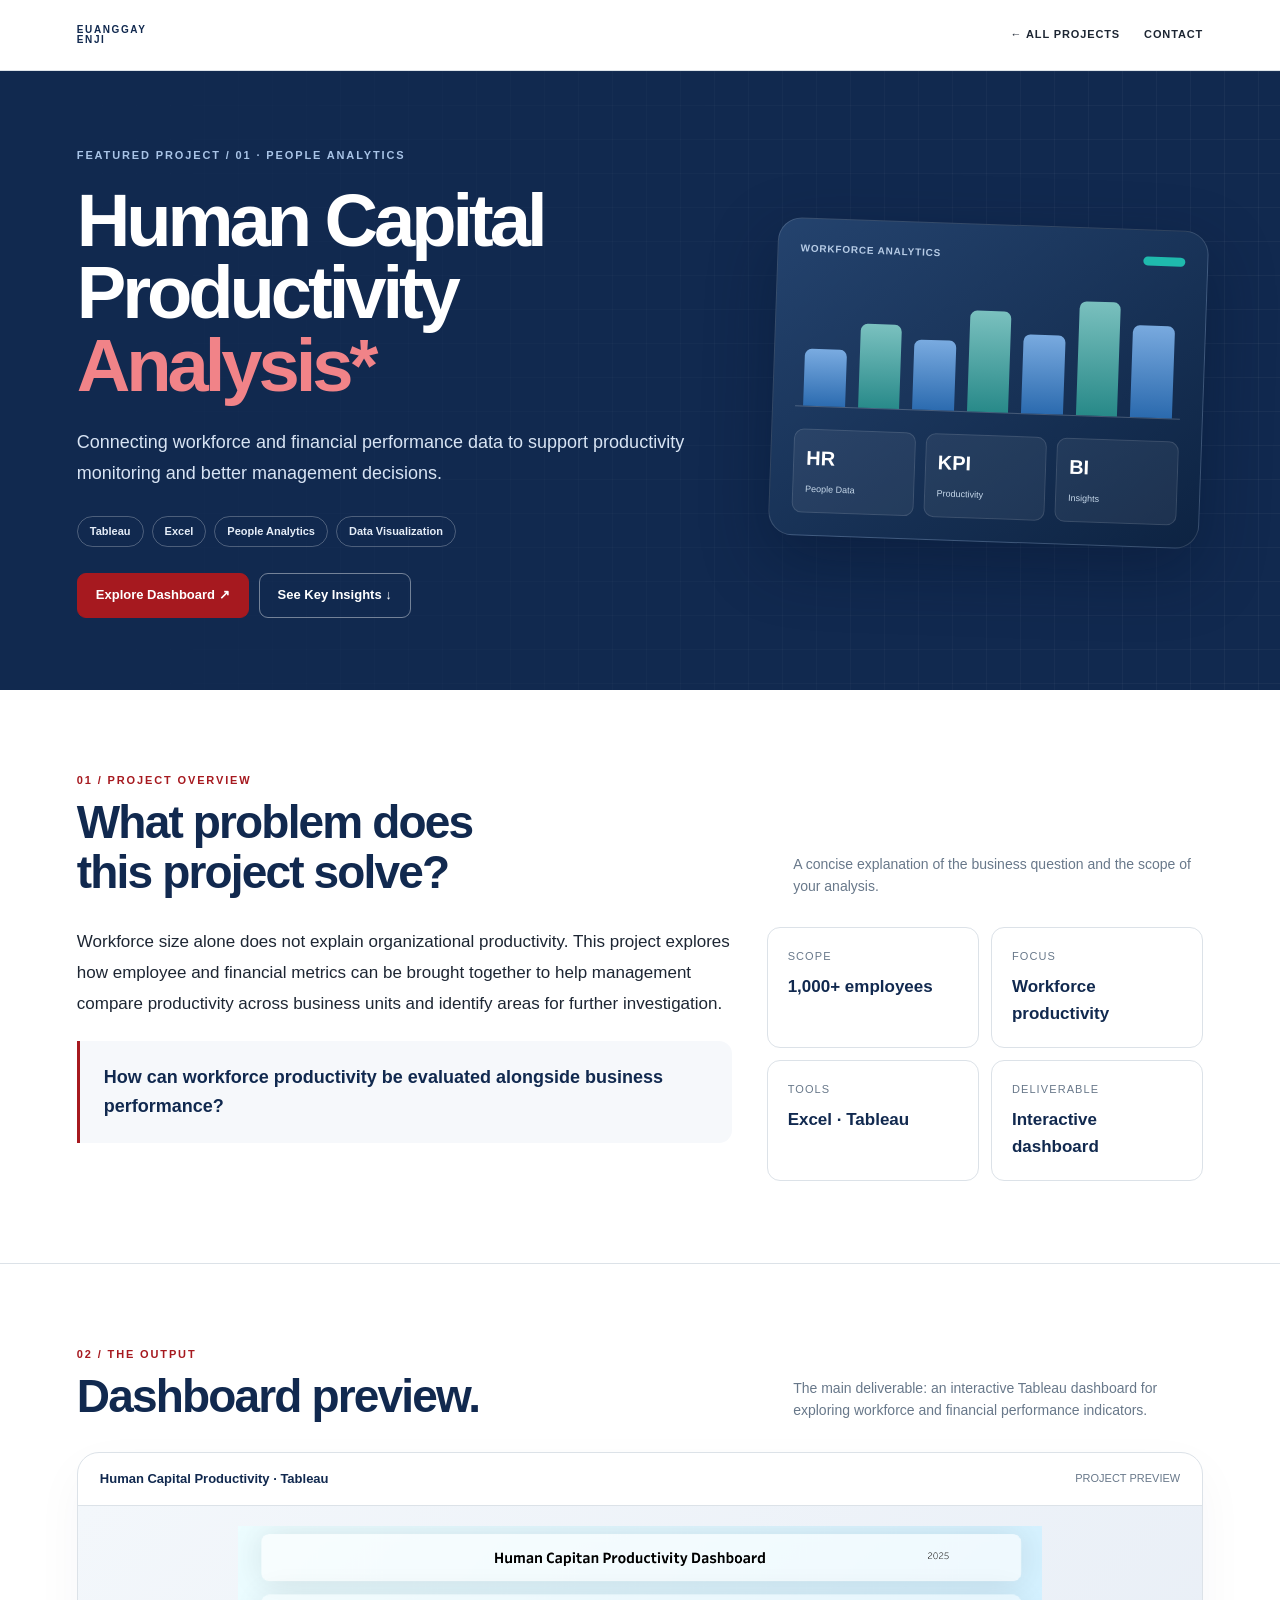
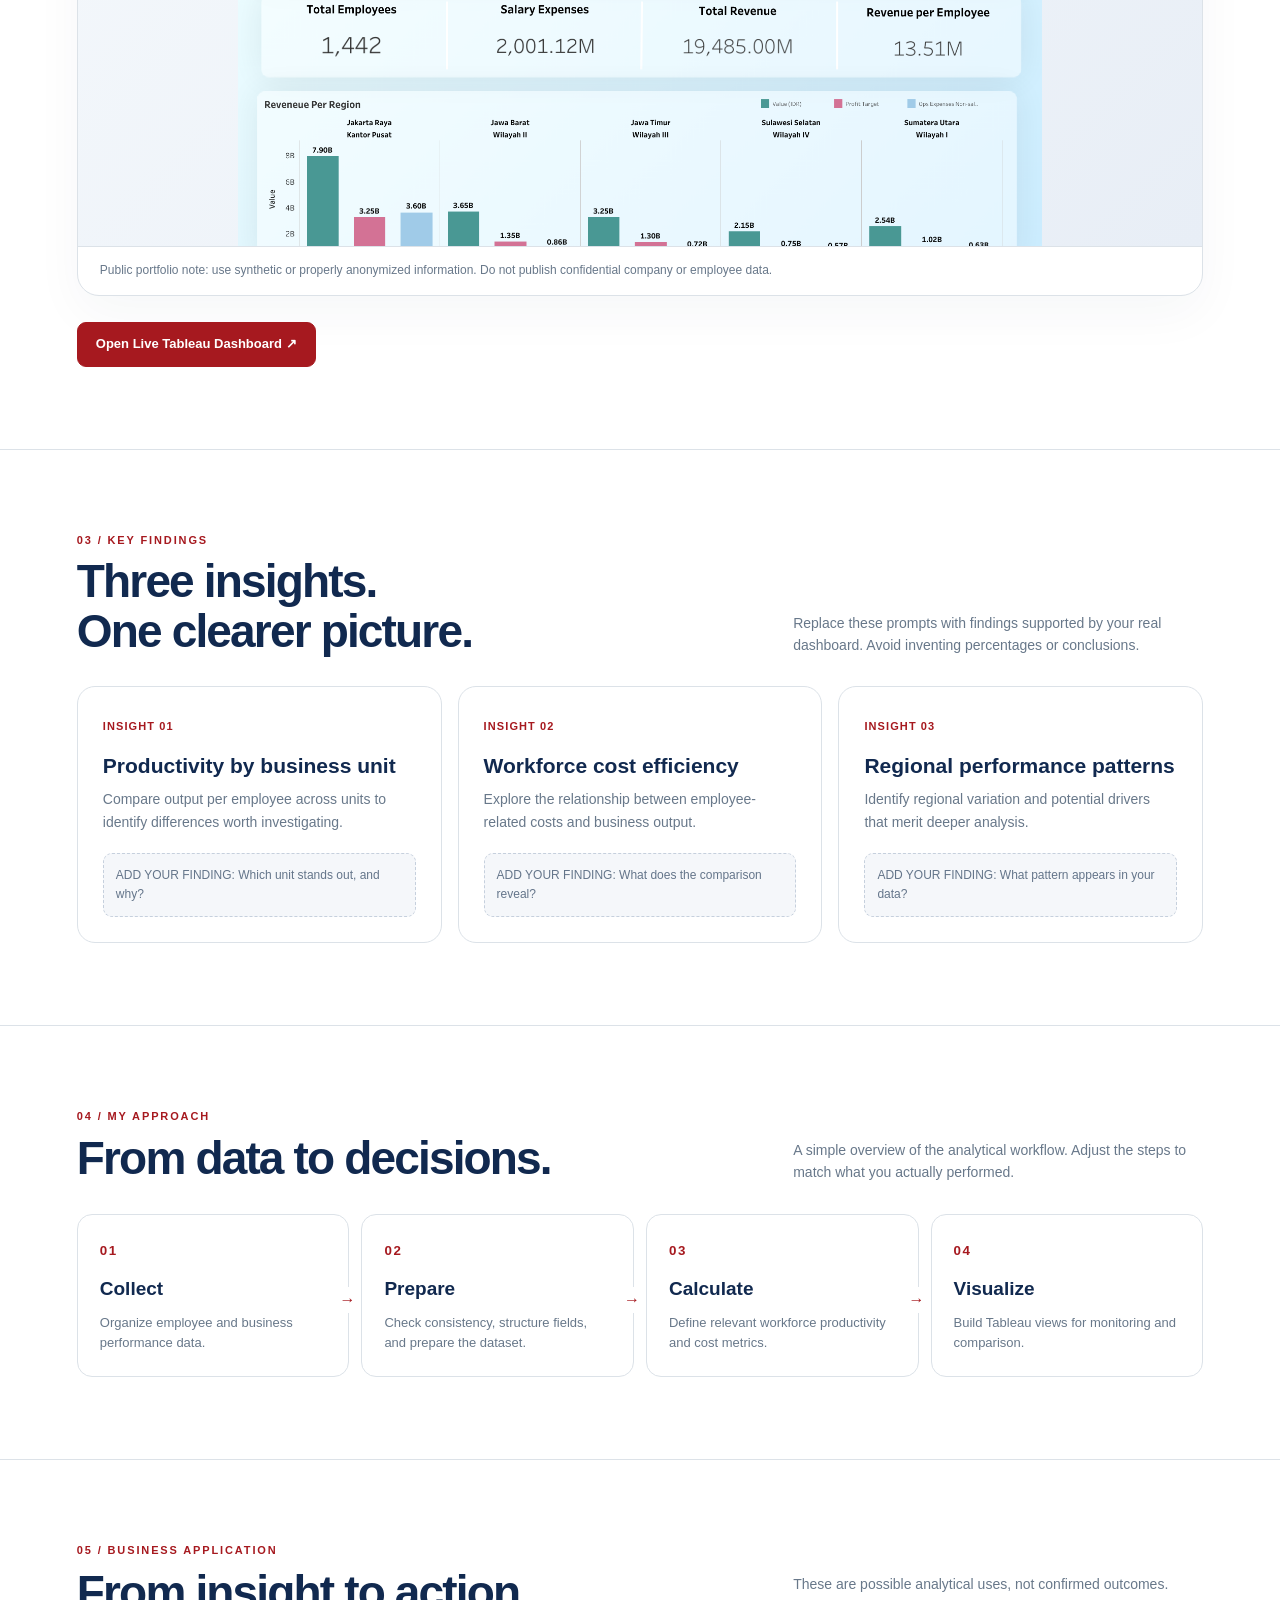
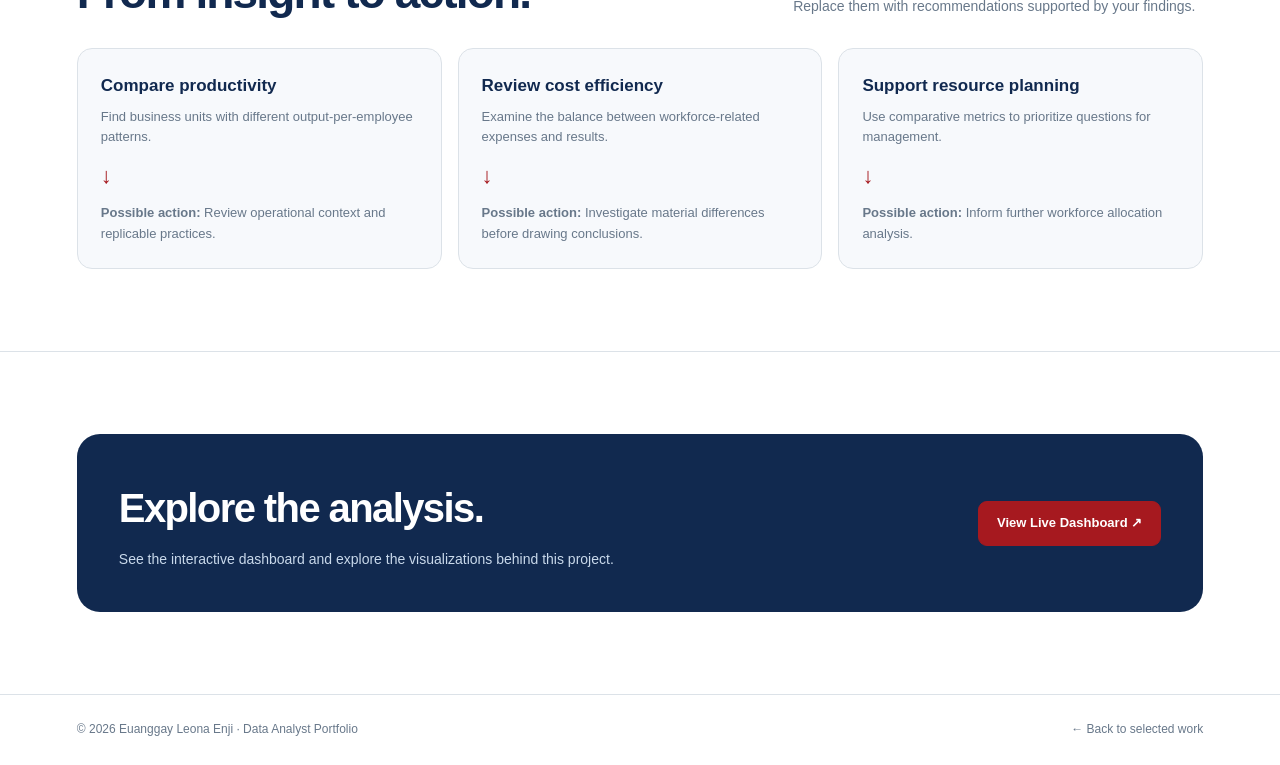
==== commit 2627a448: "Update human-capital-productivity.html" ====
--- a/projects/human-capital-productivity.html
+++ b/projects/human-capital-productivity.html
@@ -1,1328 +1,62 @@
-
 <!DOCTYPE html>
 <html lang="en">
 <head>
   <meta charset="UTF-8">
-  <meta name="viewport" content="width=device-width, initial-scale=1.0">
-
+  <meta name="viewport" content="width=device-width, initial-scale=1">
+  <meta name="description" content="Human Capital Productivity Analysis — a people analytics case study by Euanggay Leona Enji.">
   <title>Human Capital Productivity | Euanggay Leona Enji</title>
-
-  <meta
-    name="description"
-    content="Human Capital Productivity Analysis — A Tableau and Excel people analytics project by Euanggay Leona Enji."
-  >
-
   <style>
-    :root {
-      --navy: #11294f;
-      --navy-dark: #0b1d3b;
-      --red: #a6191f;
-      --ink: #1d2633;
-      --muted: #6c7786;
-      --line: #dce2e8;
-      --soft: #f5f7fa;
-      --white: #ffffff;
-      --blue: #146ef5;
-    }
-
-    * {
-      box-sizing: border-box;
-    }
-
-    html {
-      scroll-behavior: smooth;
-      scroll-padding-top: 85px;
-    }
-
-    body {
-      margin: 0;
-      font-family: Arial, Helvetica, sans-serif;
-      background: var(--white);
-      color: var(--ink);
-      line-height: 1.65;
-    }
-
-    a {
-      text-decoration: none;
-      color: inherit;
-    }
-
-    button {
-      font: inherit;
-    }
-
-    /* HEADER */
-
-    .site-header {
-      position: sticky;
-      top: 0;
-      z-index: 100;
-      min-height: 68px;
-      display: flex;
-      justify-content: space-between;
-      align-items: center;
-      gap: 20px;
-      padding: 15px 6vw;
-      background: rgba(255,255,255,.97);
-      border-bottom: 1px solid var(--line);
-      backdrop-filter: blur(12px);
-    }
-
-    .brand {
-      font-size: 11px;
-      line-height: 1;
-      letter-spacing: .14em;
-      font-weight: 900;
-      color: var(--navy);
-    }
-
-    .header-right {
-      display: flex;
-      gap: 24px;
-      align-items: center;
-    }
-
-    .header-right a {
-      font-size: 12px;
-      font-weight: 700;
-      color: var(--navy);
-    }
-
-    .header-right a:hover {
-      color: var(--red);
-    }
-
-    /* GENERAL */
-
-    .container {
-      max-width: 1380px;
-      margin: auto;
-      padding: 0 6vw;
-    }
-
-    .section {
-      padding: 75px 0;
-      border-bottom: 1px solid var(--line);
-    }
-
-    .eyebrow {
-      margin: 0 0 16px;
-      color: var(--red);
-      font-size: 11px;
-      font-weight: 800;
-      letter-spacing: .17em;
-      text-transform: uppercase;
-    }
-
-    h1, h2, h3, p {
-      overflow-wrap: break-word;
-    }
-
-    h2 {
-      margin: 0 0 18px;
-      color: var(--navy);
-      font-size: clamp(34px, 4.4vw, 58px);
-      font-weight: 900;
-      letter-spacing: -.045em;
-      line-height: 1.05;
-    }
-
-    .section-description {
-      max-width: 760px;
-      color: var(--muted);
-      font-size: 16px;
-      line-height: 1.8;
-    }
-
-    /* HERO */
-
-    .hero {
-      padding: 88px 0 70px;
-      background:
-        linear-gradient(rgba(17,41,79,.035) 1px, transparent 1px),
-        linear-gradient(90deg, rgba(17,41,79,.035) 1px, transparent 1px);
-      background-size: 32px 32px;
-      border-bottom: 1px solid var(--line);
-    }
-
-    .hero-grid {
-      display: grid;
-      grid-template-columns: 1.3fr .7fr;
-      gap: 55px;
-      align-items: center;
-    }
-
-    .hero h1 {
-      max-width: 850px;
-      margin: 0;
-      font-size: clamp(46px, 6vw, 88px);
-      font-weight: 900;
-      line-height: .98;
-      letter-spacing: -.055em;
-      color: var(--navy);
-    }
-
-    .hero h1 span {
-      color: var(--red);
-    }
-
-    .hero-description {
-      max-width: 680px;
-      margin: 25px 0;
-      color: #485568;
-      font-size: 18px;
-      line-height: 1.8;
-    }
-
-    .tags {
-      display: flex;
-      gap: 9px;
-      flex-wrap: wrap;
-      margin-bottom: 28px;
-    }
-
-    .tag {
-      padding: 7px 13px;
-      border: 1px solid var(--line);
-      border-radius: 100px;
-      background: var(--white);
-      color: var(--navy);
-      font-size: 11px;
-      font-weight: 700;
-    }
-
-    .buttons {
-      display: flex;
-      gap: 12px;
-      flex-wrap: wrap;
-    }
-
-    .btn {
-      display: inline-flex;
-      align-items: center;
-      justify-content: center;
-      min-height: 48px;
-      padding: 12px 20px;
-      border: 1px solid var(--line);
-      border-radius: 10px;
-      background: var(--white);
-      color: var(--navy);
-      font-size: 13px;
-      font-weight: 800;
-      cursor: pointer;
-      transition: .2s;
-    }
-
-    .btn:hover {
-      transform: translateY(-2px);
-      box-shadow: 0 8px 24px rgba(17,41,79,.08);
-    }
-
-    .btn-primary {
-      background: var(--navy);
-      border-color: var(--navy);
-      color: var(--white);
-    }
-
-    .hero-side {
-      display: grid;
-      gap: 14px;
-    }
-
-    .hero-stat {
-      padding: 25px 28px;
-      border: 1px solid var(--line);
-      border-radius: 18px;
-      background: var(--white);
-    }
-
-    .hero-stat strong {
-      display: block;
-      color: var(--navy);
-      font-size: 36px;
-      font-weight: 900;
-      line-height: 1.1;
-    }
-
-    .hero-stat span {
-      display: block;
-      margin-top: 8px;
-      color: var(--muted);
-      font-size: 12px;
-    }
-
-    /* OVERVIEW */
-
-    .overview-grid {
-      display: grid;
-      grid-template-columns: 1.1fr .9fr;
-      gap: 65px;
-      align-items: start;
-    }
-
-    .overview-text {
-      max-width: 760px;
-      font-size: 17px;
-      line-height: 1.9;
-      color: #485568;
-    }
-
-    .info-grid {
-      display: grid;
-      grid-template-columns: 1fr 1fr;
-      gap: 14px;
-    }
-
-    .info-card {
-      padding: 20px;
-      border: 1px solid var(--line);
-      border-radius: 15px;
-      background: var(--soft);
-    }
-
-    .info-card small {
-      display: block;
-      margin-bottom: 8px;
-      color: var(--muted);
-      font-size: 10px;
-      font-weight: 800;
-      letter-spacing: .12em;
-    }
-
-    .info-card strong {
-      color: var(--navy);
-      font-size: 15px;
-      line-height: 1.5;
-    }
-
-    /* DASHBOARD PREVIEW */
-
-    .dashboard-section {
-      background: #fbfcfe;
-    }
-
-    .dashboard-heading {
-      display: flex;
-      justify-content: space-between;
-      align-items: end;
-      gap: 35px;
-      margin-bottom: 30px;
-    }
-
-    .dashboard-heading h2 {
-      margin-bottom: 0;
-    }
-
-    .dashboard-heading p {
-      max-width: 420px;
-      color: var(--muted);
-      font-size: 14px;
-    }
-
-    .dashboard-frame {
-      overflow: hidden;
-      border: 1px solid #d7e0e9;
-      border-radius: 22px;
-      background: var(--white);
-      box-shadow: 0 16px 48px rgba(17,41,79,.045);
-    }
-
-    .dashboard-frame-header {
-      display: flex;
-      align-items: center;
-      justify-content: space-between;
-      gap: 16px;
-      padding: 17px 25px;
-      border-bottom: 1px solid var(--line);
-    }
-
-    .dashboard-frame-header strong {
-      color: var(--navy);
-      font-size: 14px;
-    }
-
-    .dashboard-frame-header span {
-      color: var(--muted);
-      font-size: 10px;
-      letter-spacing: .1em;
-    }
-
-    /* PREVIEW DIBATASI AGAR TIDAK MEMENUHI LAYAR */
-
-    .dashboard-preview {
-      position: relative;
-      display: flex;
-      justify-content: center;
-      align-items: flex-start;
-      height: 340px;
-      padding: 20px 20px 0;
-      overflow: hidden;
-      background: #f0f4f9;
-      cursor: zoom-in;
-    }
-
-    .dashboard-preview img {
-      display: block;
-      width: 75%;
-      max-width: 750px;
-      height: auto;
-      object-fit: contain;
-      object-position: top center;
-      border-radius: 9px 9px 0 0;
-      box-shadow: 0 8px 24px rgba(17,41,79,.08);
-    }
-
-    .dashboard-preview::after {
-      content: "";
-      position: absolute;
-      left: 0;
-      right: 0;
-      bottom: 0;
-      height: 95px;
-      pointer-events: none;
-      background: linear-gradient(
-        to bottom,
-        rgba(240,244,249,0),
-        rgba(240,244,249,.96)
-      );
-    }
-
-    .preview-label {
-      position: absolute;
-      z-index: 2;
-      bottom: 15px;
-      left: 50%;
-      transform: translateX(-50%);
-      padding: 8px 14px;
-      border: 1px solid var(--line);
-      border-radius: 100px;
-      background: rgba(255,255,255,.96);
-      color: var(--navy);
-      font-size: 11px;
-      font-weight: 800;
-      white-space: nowrap;
-      pointer-events: none;
-    }
-
-    .dashboard-frame-footer {
-      display: flex;
-      align-items: center;
-      justify-content: space-between;
-      flex-wrap: wrap;
-      gap: 15px;
-      padding: 20px 25px;
-    }
-
-    .dashboard-frame-footer p {
-      margin: 0;
-      color: var(--muted);
-      font-size: 13px;
-    }
-
-    .dashboard-actions {
-      display: flex;
-      gap: 10px;
-      flex-wrap: wrap;
-    }
-
-    .dashboard-actions .btn {
-      min-height: 42px;
-      font-size: 12px;
-    }
-
-    /* KEY INSIGHTS */
-
-    .insights-grid {
-      display: grid;
-      grid-template-columns: repeat(3, 1fr);
-      gap: 18px;
-      margin-top: 34px;
-    }
-
-    .insight-card {
-      min-height: 230px;
-      padding: 26px;
-      border: 1px solid var(--line);
-      border-radius: 18px;
-      background: var(--white);
-    }
-
-    .insight-number {
-      color: var(--red);
-      font-size: 12px;
-      font-weight: 900;
-    }
-
-    .insight-card h3 {
-      margin: 24px 0 10px;
-      color: var(--navy);
-      font-size: 22px;
-      line-height: 1.2;
-    }
-
-    .insight-card p {
-      margin: 0;
-      color: var(--muted);
-      font-size: 14px;
-      line-height: 1.8;
-    }
-
-    .insight-note {
-      margin-top: 18px;
-      color: var(--muted);
-      font-size: 12px;
-      font-style: italic;
-    }
-
-    /* WORKFLOW */
-
-    .workflow-grid {
-      display: grid;
-      grid-template-columns: repeat(4, 1fr);
-      gap: 16px;
-      margin-top: 35px;
-    }
-
-    .workflow-card {
-      padding: 24px;
-      border: 1px solid var(--line);
-      border-radius: 16px;
-      background: var(--soft);
-    }
-
-    .workflow-card span {
-      color: var(--red);
-      font-size: 11px;
-      font-weight: 800;
-    }
-
-    .workflow-card h3 {
-      margin: 14px 0 8px;
-      color: var(--navy);
-      font-size: 19px;
-    }
-
-    .workflow-card p {
-      margin: 0;
-      color: var(--muted);
-      font-size: 13px;
-      line-height: 1.7;
-    }
-
-    /* BUSINESS VALUE */
-
-    .value-section {
-      background: var(--navy);
-      color: var(--white);
-    }
-
-    .value-section h2 {
-      color: var(--white);
-    }
-
-    .value-section .eyebrow {
-      color: #ff9a9e;
-    }
-
-    .value-description {
-      max-width: 800px;
-      color: #c6d6ea;
-      font-size: 17px;
-    }
-
-    .value-grid {
-      display: grid;
-      grid-template-columns: repeat(3, 1fr);
-      gap: 15px;
-      margin-top: 35px;
-    }
-
-    .value-card {
-      padding: 25px;
-      border: 1px solid rgba(255,255,255,.2);
-      border-radius: 16px;
-      background: rgba(255,255,255,.055);
-    }
-
-    .value-card strong {
-      display: block;
-      margin-bottom: 10px;
-      color: var(--white);
-      font-size: 18px;
-    }
-
-    .value-card p {
-      margin: 0;
-      color: #c6d6ea;
-      font-size: 13px;
-      line-height: 1.8;
-    }
-
-    /* CTA */
-
-    .final-cta {
-      padding: 75px 0;
-      text-align: center;
-    }
-
-    .final-cta h2 {
-      font-size: clamp(34px, 4.5vw, 56px);
-    }
-
-    .final-cta p {
-      max-width: 600px;
-      margin: 0 auto 25px;
-      color: var(--muted);
-    }
-
-    .final-cta .buttons {
-      justify-content: center;
-    }
-
-    /* FOOTER */
-
-    footer {
-      display: flex;
-      justify-content: space-between;
-      gap: 20px;
-      flex-wrap: wrap;
-      padding: 25px 6vw;
-      border-top: 1px solid var(--line);
-      color: var(--muted);
-      font-size: 12px;
-    }
-
-    /* IMAGE MODAL */
-
-    .image-modal {
-      position: fixed;
-      inset: 0;
-      z-index: 999;
-      display: none;
-      align-items: center;
-      justify-content: center;
-      padding: 50px 20px 20px;
-      background: rgba(5,15,32,.94);
-    }
-
-    .image-modal.open {
-      display: flex;
-    }
-
-    .image-modal img {
-      max-width: 95vw;
-      max-height: 88vh;
-      object-fit: contain;
-      border-radius: 10px;
-    }
-
-    .modal-close {
-      position: absolute;
-      top: 15px;
-      right: 20px;
-      padding: 8px 15px;
-      border: 1px solid rgba(255,255,255,.35);
-      border-radius: 8px;
-      background: rgba(255,255,255,.1);
-      color: white;
-      font-size: 22px;
-      cursor: pointer;
-    }
-
-    /* RESPONSIVE */
-
-    @media (max-width: 1000px) {
-      .hero-grid,
-      .overview-grid {
-        grid-template-columns: 1fr;
-      }
-
-      .hero-side {
-        grid-template-columns: repeat(3, 1fr);
-      }
-
-      .insights-grid,
-      .value-grid {
-        grid-template-columns: 1fr 1fr;
-      }
-
-      .workflow-grid {
-        grid-template-columns: repeat(2, 1fr);
-      }
-
-      .dashboard-preview img {
-        width: 90%;
-      }
-    }
-
-    @media (max-width: 650px) {
-      .site-header {
-        padding: 14px 22px;
-      }
-
-      .header-right {
-        gap: 12px;
-      }
-
-      .header-right a {
-        font-size: 10px;
-      }
-
-      .container {
-        padding: 0 22px;
-      }
-
-      .section {
-        padding: 55px 0;
-      }
-
-      .hero {
-        padding: 55px 0;
-      }
-
-      .hero h1 {
-        font-size: clamp(42px, 11vw, 60px);
-      }
-
-      .hero-description {
-        font-size: 16px;
-      }
-
-      .hero-side,
-      .info-grid,
-      .insights-grid,
-      .workflow-grid,
-      .value-grid {
-        grid-template-columns: 1fr;
-      }
-
-      .dashboard-heading {
-        display: block;
-      }
-
-      .dashboard-preview {
-        height: 225px;
-        padding: 12px 10px 0;
-      }
-
-      .dashboard-preview img {
-        width: 100%;
-      }
-
-      .dashboard-frame-header,
-      .dashboard-frame-footer {
-        padding: 15px;
-      }
-
-      .dashboard-frame-header strong {
-        font-size: 12px;
-      }
-
-      .dashboard-frame-header span {
-        font-size: 9px;
-      }
-
-      .dashboard-actions {
-        width: 100%;
-      }
-
-      .dashboard-actions .btn {
-        flex: 1;
-      }
-
-      .buttons {
-        gap: 10px;
-      }
-
-      .btn {
-        font-size: 12px;
-      }
-
-      footer {
-        padding: 22px;
-      }
-    }
-
-    @media (prefers-reduced-motion: reduce) {
-      html {
-        scroll-behavior: auto;
-      }
-
-      * {
-        transition: none !important;
-      }
-    }
+    :root{--navy:#11294f;--navy2:#172f55;--red:#a6191f;--ink:#1d2633;--muted:#68788a;--line:#dce2e8;--soft:#f5f7fa;--white:#fff;--header:70px}
+    *{box-sizing:border-box}html{scroll-behavior:smooth;scroll-padding-top:90px}body{margin:0;font-family:Arial,Helvetica,sans-serif;color:var(--ink);background:#fff;line-height:1.6}a{color:inherit;text-decoration:none}button{font:inherit}img{max-width:100%}
+    .container{width:min(1160px,88%);margin:auto}.header{position:sticky;top:0;z-index:20;background:rgba(255,255,255,.96);backdrop-filter:blur(14px);border-bottom:1px solid var(--line)}.nav{height:var(--header);display:flex;justify-content:space-between;align-items:center;gap:18px}.brand{color:var(--navy);font-weight:900;letter-spacing:.16em;font-size:10px;line-height:1}.navlinks{display:flex;align-items:center;gap:24px}.navlinks a{font-size:11px;letter-spacing:.08em;font-weight:700}.navlinks a:hover{color:var(--red)}.back{display:inline-flex;gap:8px;align-items:center}
+    .hero{background:var(--navy);color:white;position:relative;overflow:hidden}.hero:before{content:"";position:absolute;inset:0;background-image:linear-gradient(#ffffff0a 1px,transparent 1px),linear-gradient(90deg,#ffffff0a 1px,transparent 1px);background-size:34px 34px;mask-image:linear-gradient(90deg,transparent,#000)}.hero-inner{position:relative;padding:76px 0 72px;display:grid;grid-template-columns:1.2fr .8fr;gap:50px;align-items:center}.eyebrow{font-size:11px;letter-spacing:.17em;font-weight:800;text-transform:uppercase;color:#a9c4e7}.hero h1{font-size:clamp(44px,5.8vw,78px);line-height:.98;letter-spacing:-.055em;margin:20px 0 24px;max-width:750px}.hero h1 span{color:#f18388}.hero .intro{color:#d8e4f4;max-width:620px;font-size:18px;line-height:1.75}.tags{display:flex;flex-wrap:wrap;gap:8px;margin:26px 0}.tag{border:1px solid #ffffff40;color:#e5edf8;border-radius:100px;padding:6px 12px;font-size:11px;font-weight:700}.actions{display:flex;gap:10px;flex-wrap:wrap;margin-top:26px}.btn{display:inline-flex;align-items:center;justify-content:center;min-height:45px;padding:11px 18px;border-radius:9px;font-size:13px;font-weight:800;border:1px solid var(--line);background:#fff;color:var(--navy);transition:.2s}.btn:hover{transform:translateY(-2px)}.btn.red{background:var(--red);border-color:var(--red);color:white}.btn.outline{background:transparent;color:white;border-color:#ffffff6a}.btn[aria-disabled=true]{opacity:.68;cursor:not-allowed}.hero-art{min-height:300px;border:1px solid #ffffff24;border-radius:24px;padding:22px;background:linear-gradient(145deg,#24436e,#0d2342);box-shadow:0 24px 65px #06142d66;transform:rotate(2deg)}.art-top{display:flex;justify-content:space-between;align-items:center;color:#b7cce6;font-size:10px;letter-spacing:.08em}.art-pill{background:#1fbaad;border-radius:100px;width:42px;height:9px}.art-bars{display:flex;align-items:end;gap:13px;height:150px;border-bottom:1px solid #ffffff35;padding:20px 8px 0}.art-bars i{flex:1;background:linear-gradient(#8abff7,#2f75bf);border-radius:7px 7px 0 0;opacity:.85}.art-bars i:nth-child(2n){background:linear-gradient(#8bd9d0,#2b9992)}.art-bottom{display:grid;grid-template-columns:repeat(3,1fr);gap:10px;margin-top:22px}.art-metric{background:#ffffff10;border:1px solid #ffffff1e;border-radius:10px;padding:12px}.art-metric b{display:block;font-size:20px}.art-metric small{font-size:9px;color:#c7d9eb}
+    section.content{padding:82px 0;border-bottom:1px solid var(--line)}.section-head{display:flex;align-items:end;justify-content:space-between;gap:28px;margin-bottom:30px}.section-no{font-size:11px;font-weight:800;letter-spacing:.17em;color:var(--red);margin:0 0 8px}.section-head h2{font-size:clamp(28px,3.6vw,46px);letter-spacing:-.04em;color:var(--navy);line-height:1.08;margin:0}.section-sub{max-width:410px;font-size:14px;color:var(--muted);margin:0}.overview{display:grid;grid-template-columns:1.2fr .8fr;gap:35px}.overview p{font-size:17px;line-height:1.8;margin-top:0}.info-grid{display:grid;grid-template-columns:repeat(2,1fr);gap:12px}.info{border:1px solid var(--line);border-radius:13px;padding:20px;background:#fff}.info small{display:block;color:var(--muted);font-size:11px;text-transform:uppercase;letter-spacing:.1em;margin-bottom:7px}.info strong{font-size:17px;color:var(--navy)}.question{background:#f6f8fb;border-left:3px solid var(--red);padding:22px 24px;border-radius:0 13px 13px 0;font-size:18px;font-weight:700;color:var(--navy);margin-top:22px}
+    .preview{border:1px solid var(--line);border-radius:22px;overflow:hidden;background:#fff;box-shadow:0 18px 50px #11294f0a}.preview-toolbar{padding:16px 22px;border-bottom:1px solid var(--line);display:flex;justify-content:space-between;align-items:center;gap:12px}.preview-toolbar strong{font-size:13px;color:var(--navy)}.preview-toolbar span{font-size:11px;color:var(--muted)}.preview-image{position:relative;height:340px;min-height:0;display:flex;align-items:flex-start;justify-content:center;overflow:hidden;background:linear-gradient(135deg,#f3f7fb,#e8eef6);padding:20px 26px 0}.preview-image img{width:75%;height:auto;max-height:none;object-fit:contain;object-position:center top;display:none}.preview-empty{width:min(650px,100%);text-align:center;color:var(--navy)}.preview-empty .icon{width:64px;height:64px;border:2px dashed #9fb0c4;border-radius:15px;margin:0 auto 18px;display:grid;place-items:center;font-size:28px}.preview-empty strong{display:block;font-size:20px}.preview-empty p{font-size:13px;color:var(--muted);max-width:410px;margin:9px auto}.preview-note{padding:14px 22px;font-size:12px;color:var(--muted);border-top:1px solid var(--line)}
+    .insights{display:grid;grid-template-columns:repeat(3,1fr);gap:16px}.insight{border:1px solid var(--line);border-radius:18px;padding:25px;background:#fff}.insight .num{font-size:11px;color:var(--red);font-weight:800;letter-spacing:.1em}.insight h3{font-size:21px;color:var(--navy);line-height:1.2;margin:15px 0 10px}.insight p{font-size:14px;color:var(--muted);margin:0}.insight .placeholder{background:#f5f7fa;border:1px dashed #c6d0dd;padding:12px;border-radius:9px;margin-top:20px;font-size:12px;color:#64758a}
+    .process{display:grid;grid-template-columns:repeat(4,1fr);gap:12px}.step{border:1px solid var(--line);border-radius:15px;padding:22px;position:relative}.step small{color:var(--red);font-weight:800;letter-spacing:.12em}.step h3{font-size:19px;color:var(--navy);margin:12px 0 8px}.step p{font-size:13px;color:var(--muted);margin:0}.step:not(:last-child):after{content:'→';position:absolute;right:-12px;top:45%;background:white;color:var(--red);font-weight:900;padding:0 5px;z-index:2}
+    .recommendations{display:grid;grid-template-columns:repeat(3,1fr);gap:16px}.rec{background:#f7f9fc;border:1px solid var(--line);border-radius:15px;padding:23px}.rec h3{color:var(--navy);font-size:17px;margin:0 0 8px}.rec p{font-size:13px;color:var(--muted);margin:0}.rec .arrow{color:var(--red);font-size:22px;margin:10px 0}
+    .cta{background:var(--navy);color:white;border-radius:23px;padding:42px;display:flex;justify-content:space-between;align-items:center;gap:30px}.cta h2{font-size:clamp(25px,3.5vw,40px);letter-spacing:-.04em;margin:0 0 8px}.cta p{color:#c9d9eb;margin:0;max-width:550px;font-size:14px}.footer{padding:25px 0;color:var(--muted);font-size:12px}.footer .container{display:flex;justify-content:space-between;gap:15px;flex-wrap:wrap}
+    @media(max-width:950px){.hero-inner{grid-template-columns:1fr}.hero-art{max-width:580px;min-height:270px;transform:none}.overview{grid-template-columns:1fr}.insights,.recommendations{grid-template-columns:repeat(2,1fr)}.process{grid-template-columns:repeat(2,1fr)}.step:after{display:none}}
+    @media(max-width:600px){.container{width:calc(100% - 36px)}.navlinks{gap:12px}.navlinks a{font-size:10px}.hero-inner{padding:56px 0}.hero h1{font-size:clamp(42px,12vw,58px)}.hero .intro{font-size:15px}.hero-art{min-height:230px;padding:16px}.art-bars{height:120px}.art-metric{padding:8px}.art-metric b{font-size:15px}section.content{padding:58px 0}.section-head{display:block}.section-sub{margin-top:13px}.info-grid,.insights,.process,.recommendations{grid-template-columns:1fr}.preview-image{height:220px;min-height:0;padding:12px 14px 0}.preview-image img{width:100%}.cta{padding:28px;display:block}.cta .btn{margin-top:20px}}
+    @media(prefers-reduced-motion:reduce){html{scroll-behavior:auto}*{transition:none!important}}
   </style>
 </head>
-
 <body>
-
-  <!-- HEADER -->
-
-  <header class="site-header">
-    <a class="brand" href="../index.html">
-      EUANGGAY<br>ENJI
-    </a>
-
-    <div class="header-right">
-      <a href="../index.html#work">← ALL PROJECTS</a>
-      <a href="#dashboard">DASHBOARD</a>
-      <a href="#insights">INSIGHTS</a>
-    </div>
-  </header>
-
+  <header class="header"><div class="container nav"><a class="brand" href="../index.html">EUANGGAY<br>ENJI</a><div class="navlinks"><a href="../index.html#work" class="back">← ALL PROJECTS</a><a href="../index.html#contact">CONTACT</a></div></div></header>
   <main>
-
-    <!-- HERO -->
-
-    <section class="hero">
-      <div class="container hero-grid">
-
-        <div>
-          <p class="eyebrow">
-            FEATURED PROJECT / 01 · PEOPLE ANALYTICS
-          </p>
-
-          <h1>
-            HUMAN CAPITAL<br>
-            PRODUCTIVITY<span>*</span>
-          </h1>
-
-          <p class="hero-description">
-            Connecting workforce and financial data to
-            explore employee productivity, cost efficiency,
-            and business performance across organizational units.
-          </p>
-
-          <div class="tags">
-            <span class="tag">Tableau</span>
-            <span class="tag">Excel</span>
-            <span class="tag">People Analytics</span>
-            <span class="tag">Data Visualization</span>
-          </div>
-
-          <div class="buttons">
-            <a
-              class="btn btn-primary tableau-link"
-              href="#"
-              target="_blank"
-              rel="noopener noreferrer"
-            >
-              Explore Live Dashboard ↗
-            </a>
-
-            <a class="btn" href="#dashboard">
-              View Preview ↓
-            </a>
-          </div>
-        </div>
-
-        <div class="hero-side">
-          <div class="hero-stat">
-            <strong>1,000+</strong>
-            <span>Employees in analysis scope</span>
-          </div>
-
-          <div class="hero-stat">
-            <strong>3</strong>
-            <span>Core analytical perspectives</span>
-          </div>
-
-          <div class="hero-stat">
-            <strong>LIVE</strong>
-            <span>Interactive dashboard available</span>
-          </div>
-        </div>
-
-      </div>
-    </section>
-
-    <!-- OVERVIEW -->
-
-    <section class="section" id="overview">
-      <div class="container overview-grid">
-
-        <div>
-          <p class="eyebrow">01 / PROJECT OVERVIEW</p>
-
-          <h2>THE BUSINESS<br>QUESTION.</h2>
-
-          <p class="overview-text">
-            How can organizations evaluate workforce
-            productivity by connecting employee data
-            with financial performance indicators?
-          </p>
-
-          <p class="overview-text">
-            This project presents a visual analytics
-            approach to understanding employee distribution,
-            revenue contribution, salary expenses,
-            and productivity differences across business units.
-          </p>
-        </div>
-
-        <div class="info-grid">
-          <div class="info-card">
-            <small>PROJECT TYPE</small>
-            <strong>People Analytics</strong>
-          </div>
-
-          <div class="info-card">
-            <small>PRIMARY TOOL</small>
-            <strong>Tableau</strong>
-          </div>
-
-          <div class="info-card">
-            <small>DATA PROCESSING</small>
-            <strong>Microsoft Excel</strong>
-          </div>
-
-          <div class="info-card">
-            <small>ANALYTICAL FOCUS</small>
-            <strong>Workforce Productivity</strong>
-          </div>
-        </div>
-
-      </div>
-    </section>
-
-    <!-- DASHBOARD PREVIEW -->
-
-    <section class="section dashboard-section" id="dashboard">
-      <div class="container">
-
-        <div class="dashboard-heading">
-          <div>
-            <p class="eyebrow">02 / DASHBOARD PREVIEW</p>
-            <h2>THE DASHBOARD.</h2>
-          </div>
-
-          <p>
-            A consolidated view of workforce and
-            financial performance indicators.
-          </p>
-        </div>
-
-        <div class="dashboard-frame">
-
-          <div class="dashboard-frame-header">
-            <strong>Human Capital Productivity · Tableau</strong>
-            <span>PROJECT PREVIEW</span>
-          </div>
-
-          <div
-            class="dashboard-preview"
-            id="dashboardPreview"
-            role="button"
-            tabindex="0"
-            aria-label="View full dashboard screenshot"
-          >
-            <img
-              id="dashboardImage"
-              src="../assets/images/projects/human-productivity-dashboard.png"
-              alt="Human Capital Productivity Dashboard Preview"
-            >
-
-            <span class="preview-label">
-              Click to view full image ↗
-            </span>
-          </div>
-
-          <div class="dashboard-frame-footer">
-            <p>
-              Explore the complete interactive dashboard
-              or view the PDF preview.
-            </p>
-
-            <div class="dashboard-actions">
-              <a
-                class="btn btn-primary tableau-link"
-                href="#"
-                target="_blank"
-                rel="noopener noreferrer"
-              >
-                Live Dashboard ↗
-              </a>
-
-              <a
-                class="btn pdf-link"
-                href="#"
-                target="_blank"
-                rel="noopener noreferrer"
-              >
-                View PDF ↗
-              </a>
-            </div>
-          </div>
-
-        </div>
-      </div>
-    </section>
-
-    <!-- KEY INSIGHTS -->
-
-    <section class="section" id="insights">
-      <div class="container">
-
-        <p class="eyebrow">03 / ANALYTICAL PERSPECTIVES</p>
-
-        <h2>WHAT THE DATA<br>CAN REVEAL.</h2>
-
-        <p class="section-description">
-          Three analytical perspectives that help
-          explain the relationship between workforce
-          resources and business performance.
-        </p>
-
-        <div class="insights-grid">
-
-          <article class="insight-card">
-            <span class="insight-number">01 / PRODUCTIVITY</span>
-
-            <h3>Revenue per Employee</h3>
-
-            <p>
-              Compare revenue generated per employee
-              across organizational units to identify
-              differences in workforce productivity.
-            </p>
-          </article>
-
-          <article class="insight-card">
-            <span class="insight-number">02 / COST EFFICIENCY</span>
-
-            <h3>Revenue vs Salary Expenses</h3>
-
-            <p>
-              Examine the relationship between
-              workforce-related expenses and revenue
-              to understand differences in cost efficiency.
-            </p>
-          </article>
-
-          <article class="insight-card">
-            <span class="insight-number">03 / REGIONAL ANALYSIS</span>
-
-            <h3>Business Unit Comparison</h3>
-
-            <p>
-              Compare performance indicators
-              across business units and regions
-              to support further investigation.
-            </p>
-          </article>
-
-        </div>
-
-        <p class="insight-note">
-          Note: These are analytical perspectives.
-          Replace them with actual findings when
-          the dashboard analysis is finalized.
-        </p>
-
-      </div>
-    </section>
-
-    <!-- WORKFLOW -->
-
-    <section class="section" id="process">
-      <div class="container">
-
-        <p class="eyebrow">04 / BEHIND THE ANALYSIS</p>
-
-        <h2>HOW I BUILT IT.</h2>
-
-        <p class="section-description">
-          A structured analytical workflow
-          from workforce and financial data
-          to interactive business intelligence.
-        </p>
-
-        <div class="workflow-grid">
-
-          <div class="workflow-card">
-            <span>STEP 01</span>
-            <h3>Data Collection</h3>
-            <p>
-              Gather workforce and financial
-              performance data required
-              for productivity analysis.
-            </p>
-          </div>
-
-          <div class="workflow-card">
-            <span>STEP 02</span>
-            <h3>Data Preparation</h3>
-            <p>
-              Prepare and structure data
-              for consistent comparisons
-              across organizational units.
-            </p>
-          </div>
-
-          <div class="workflow-card">
-            <span>STEP 03</span>
-            <h3>KPI Development</h3>
-            <p>
-              Develop relevant productivity
-              and cost-efficiency indicators
-              to support analysis.
-            </p>
-          </div>
-
-          <div class="workflow-card">
-            <span>STEP 04</span>
-            <h3>Visualization</h3>
-            <p>
-              Build an interactive Tableau
-              dashboard to communicate
-              performance indicators.
-            </p>
-          </div>
-
-        </div>
-
-      </div>
-    </section>
-
-    <!-- BUSINESS VALUE -->
-
-    <section class="section value-section" id="value">
-      <div class="container">
-
-        <p class="eyebrow">05 / BUSINESS VALUE</p>
-
-        <h2>FROM DATA<br>TO DECISIONS.</h2>
-
-        <p class="value-description">
-          The dashboard provides an analytical foundation
-          for understanding workforce productivity
-          and supporting management discussions
-          about organizational performance.
-        </p>
-
-        <div class="value-grid">
-
-          <div class="value-card">
-            <strong>Productivity Visibility</strong>
-            <p>
-              Make workforce productivity
-              indicators easier to monitor
-              and compare across units.
-            </p>
-          </div>
-
-          <div class="value-card">
-            <strong>Cost Efficiency Analysis</strong>
-            <p>
-              Support analysis of the relationship
-              between workforce investment
-              and financial performance.
-            </p>
-          </div>
-
-          <div class="value-card">
-            <strong>Decision Support</strong>
-            <p>
-              Provide structured information
-              to help identify areas that
-              require deeper investigation.
-            </p>
-          </div>
-
-        </div>
-
-      </div>
-    </section>
-
-    <!-- FINAL CTA -->
-
-    <section class="final-cta">
-      <div class="container">
-
-        <p class="eyebrow">EXPLORE THE PROJECT</p>
-
-        <h2>SEE THE DATA<br>IN ACTION.</h2>
-
-        <p>
-          Explore the interactive dashboard
-          to examine workforce productivity
-          and business performance indicators.
-        </p>
-
-        <div class="buttons">
-          <a
-            class="btn btn-primary tableau-link"
-            href="#"
-            target="_blank"
-            rel="noopener noreferrer"
-          >
-            Explore Live Dashboard ↗
-          </a>
-
-          <a class="btn" href="../index.html#work">
-            ← Back to Portfolio
-          </a>
-        </div>
-
-      </div>
-    </section>
-
+    <section class="hero"><div class="container hero-inner"><div><div class="eyebrow">Featured Project / 01 · People Analytics</div><h1>Human Capital<br>Productivity <span>Analysis*</span></h1><p class="intro">Connecting workforce and financial performance data to support productivity monitoring and better management decisions.</p><div class="tags"><span class="tag">Tableau</span><span class="tag">Excel</span><span class="tag">People Analytics</span><span class="tag">Data Visualization</span></div><div class="actions"><a class="btn red tableau-link" href="#dashboard">Explore Dashboard ↗</a><a class="btn outline" href="#insights">See Key Insights ↓</a></div></div><div class="hero-art" aria-label="Abstract visualization of workforce analytics"><div class="art-top"><strong>WORKFORCE ANALYTICS</strong><span class="art-pill"></span></div><div class="art-bars"><i style="height:44%"></i><i style="height:65%"></i><i style="height:54%"></i><i style="height:78%"></i><i style="height:61%"></i><i style="height:88%"></i><i style="height:71%"></i></div><div class="art-bottom"><div class="art-metric"><b>HR</b><small>People Data</small></div><div class="art-metric"><b>KPI</b><small>Productivity</small></div><div class="art-metric"><b>BI</b><small>Insights</small></div></div></div></div></section>
+    <section class="content" id="overview"><div class="container"><div class="section-head"><div><p class="section-no">01 / PROJECT OVERVIEW</p><h2>What problem does<br>this project solve?</h2></div><p class="section-sub">A concise explanation of the business question and the scope of your analysis.</p></div><div class="overview"><div><p>Workforce size alone does not explain organizational productivity. This project explores how employee and financial metrics can be brought together to help management compare productivity across business units and identify areas for further investigation.</p><div class="question">How can workforce productivity be evaluated alongside business performance?</div></div><div class="info-grid"><div class="info"><small>Scope</small><strong>1,000+ employees</strong></div><div class="info"><small>Focus</small><strong>Workforce productivity</strong></div><div class="info"><small>Tools</small><strong>Excel · Tableau</strong></div><div class="info"><small>Deliverable</small><strong>Interactive dashboard</strong></div></div></div></div></section>
+    <section class="content" id="dashboard"><div class="container"><div class="section-head"><div><p class="section-no">02 / THE OUTPUT</p><h2>Dashboard preview.</h2></div><p class="section-sub">The main deliverable: an interactive Tableau dashboard for exploring workforce and financial performance indicators.</p></div><div class="preview"><div class="preview-toolbar"><strong>Human Capital Productivity · Tableau</strong><span>PROJECT PREVIEW</span></div><div class="preview-image"><img id="dashboardShot" alt="Screenshot of the Human Capital Productivity Tableau dashboard"><div class="preview-empty" id="dashboardEmpty"><div class="icon">▥</div><strong>Your Tableau Dashboard Screenshot</strong><p>Add your image to <code>assets/images/projects/human-productivity-dashboard.png</code> and update the configuration in this HTML file.</p></div></div><div class="preview-note">Public portfolio note: use synthetic or properly anonymized information. Do not publish confidential company or employee data.</div></div><div class="actions"><a class="btn red tableau-link" href="#dashboard">Open Live Tableau Dashboard ↗</a></div></div></section>
+    <section class="content" id="insights"><div class="container"><div class="section-head"><div><p class="section-no">03 / KEY FINDINGS</p><h2>Three insights.<br>One clearer picture.</h2></div><p class="section-sub">Replace these prompts with findings supported by your real dashboard. Avoid inventing percentages or conclusions.</p></div><div class="insights"><article class="insight"><span class="num">INSIGHT 01</span><h3>Productivity by business unit</h3><p>Compare output per employee across units to identify differences worth investigating.</p><div class="placeholder">ADD YOUR FINDING: Which unit stands out, and why?</div></article><article class="insight"><span class="num">INSIGHT 02</span><h3>Workforce cost efficiency</h3><p>Explore the relationship between employee-related costs and business output.</p><div class="placeholder">ADD YOUR FINDING: What does the comparison reveal?</div></article><article class="insight"><span class="num">INSIGHT 03</span><h3>Regional performance patterns</h3><p>Identify regional variation and potential drivers that merit deeper analysis.</p><div class="placeholder">ADD YOUR FINDING: What pattern appears in your data?</div></article></div></div></section>
+    <section class="content" id="process"><div class="container"><div class="section-head"><div><p class="section-no">04 / MY APPROACH</p><h2>From data to decisions.</h2></div><p class="section-sub">A simple overview of the analytical workflow. Adjust the steps to match what you actually performed.</p></div><div class="process"><div class="step"><small>01</small><h3>Collect</h3><p>Organize employee and business performance data.</p></div><div class="step"><small>02</small><h3>Prepare</h3><p>Check consistency, structure fields, and prepare the dataset.</p></div><div class="step"><small>03</small><h3>Calculate</h3><p>Define relevant workforce productivity and cost metrics.</p></div><div class="step"><small>04</small><h3>Visualize</h3><p>Build Tableau views for monitoring and comparison.</p></div></div></div></section>
+    <section class="content" id="recommendations"><div class="container"><div class="section-head"><div><p class="section-no">05 / BUSINESS APPLICATION</p><h2>From insight to action.</h2></div><p class="section-sub">These are possible analytical uses, not confirmed outcomes. Replace them with recommendations supported by your findings.</p></div><div class="recommendations"><div class="rec"><h3>Compare productivity</h3><p>Find business units with different output-per-employee patterns.</p><div class="arrow">↓</div><p><strong>Possible action:</strong> Review operational context and replicable practices.</p></div><div class="rec"><h3>Review cost efficiency</h3><p>Examine the balance between workforce-related expenses and results.</p><div class="arrow">↓</div><p><strong>Possible action:</strong> Investigate material differences before drawing conclusions.</p></div><div class="rec"><h3>Support resource planning</h3><p>Use comparative metrics to prioritize questions for management.</p><div class="arrow">↓</div><p><strong>Possible action:</strong> Inform further workforce allocation analysis.</p></div></div></div></section>
+    <section class="content" id="explore"><div class="container"><div class="cta"><div><h2>Explore the analysis.</h2><p>See the interactive dashboard and explore the visualizations behind this project.</p></div><a class="btn red tableau-link" href="#dashboard">View Live Dashboard ↗</a></div></div></section>
   </main>
-
-  <!-- FOOTER -->
-
-  <footer>
-    <span>
-      © <span id="year"></span>
-      Euanggay Leona Enji
-    </span>
-
-    <span>
-      Data Analyst Portfolio · Human Capital Productivity
-    </span>
-  </footer>
-
-  <!-- FULL IMAGE MODAL -->
-
-  <div
-    class="image-modal"
-    id="imageModal"
-    role="dialog"
-    aria-modal="true"
-    aria-label="Full dashboard screenshot"
-  >
-    <button
-      class="modal-close"
-      id="closeModal"
-      type="button"
-      aria-label="Close image"
-    >
-      ×
-    </button>
-
-    <img
-      id="modalImage"
-      src=""
-      alt="Full Human Capital Productivity Dashboard"
-    >
-  </div>
-
-  <!-- JAVASCRIPT -->
-
+  <footer class="footer"><div class="container"><span>© <span id="year"></span> Euanggay Leona Enji · Data Analyst Portfolio</span><a href="../index.html#work">← Back to selected work</a></div></footer>
   <script>
-    /* =============================================
-       PROJECT CONFIGURATION
-       UBAH LINK DAN GAMBAR DI SINI
-    ============================================= */
-
+    /* =====================================================
+       EDIT ONLY THESE VALUES WHEN YOUR ASSETS ARE READY
+       ===================================================== */
     const PROJECT_CONFIG = {
-      tableauUrl:
-        'https://enjileona.github.io/Human-Capital-Productivity-Dashboard/',
-
-      dashboardImage:
-        '../assets/images/projects/human-productivity-dashboard.png',
-
-      pdfUrl:
-        '../assets/projects/Dashboard_Preview.pdf'
+      tableauUrl: 'https://enjileona.github.io/Human-Capital-Productivity-Dashboard/',
+      dashboardImage: '../assets/images/projects/human-productivity-dashboard.png'
     };
-
-    /* COPYRIGHT YEAR */
-
-    document.getElementById('year').textContent =
-      new Date().getFullYear();
-
-    /* LIVE DASHBOARD LINKS */
-
+    document.getElementById('year').textContent = new Date().getFullYear();
     document.querySelectorAll('.tableau-link').forEach(link => {
-      link.href = PROJECT_CONFIG.tableauUrl;
+      if (PROJECT_CONFIG.tableauUrl.trim()) {
+        link.href = PROJECT_CONFIG.tableauUrl;
+        link.target = '_blank';
+        link.rel = 'noopener noreferrer';
+      } else {
+        link.href = '#dashboard';
+        link.title = 'Add your Tableau Public URL in PROJECT_CONFIG';
+      }
     });
-
-    /* PDF LINKS */
-
-    document.querySelectorAll('.pdf-link').forEach(link => {
-      link.href = PROJECT_CONFIG.pdfUrl;
-    });
-
-    /* DASHBOARD IMAGE */
-
-    const dashboardImage =
-      document.getElementById('dashboardImage');
-
-    dashboardImage.src =
-      PROJECT_CONFIG.dashboardImage;
-
-    /* IMAGE MODAL */
-
-    const dashboardPreview =
-      document.getElementById('dashboardPreview');
-
-    const imageModal =
-      document.getElementById('imageModal');
-
-    const modalImage =
-      document.getElementById('modalImage');
-
-    const closeModal =
-      document.getElementById('closeModal');
-
-    function openImageModal() {
-      modalImage.src = PROJECT_CONFIG.dashboardImage;
-      imageModal.classList.add('open');
-      document.body.style.overflow = 'hidden';
-      closeModal.focus();
-    }
-
-    function closeImageModal() {
-      imageModal.classList.remove('open');
-      document.body.style.overflow = '';
-      dashboardPreview.focus();
-    }
-
-    dashboardPreview.addEventListener(
-      'click',
-      openImageModal
-    );
-
-    dashboardPreview.addEventListener(
-      'keydown',
-      function(event) {
-        if (
-          event.key === 'Enter' ||
-          event.key === ' '
-        ) {
-          event.preventDefault();
-          openImageModal();
-        }
-      }
-    );
-
-    closeModal.addEventListener(
-      'click',
-      closeImageModal
-    );
-
-    imageModal.addEventListener(
-      'click',
-      function(event) {
-        if (event.target === imageModal) {
-          closeImageModal();
-        }
-      }
-    );
-
-    document.addEventListener(
-      'keydown',
-      function(event) {
-        if (
-          event.key === 'Escape' &&
-          imageModal.classList.contains('open')
-        ) {
-          closeImageModal();
-        }
-      }
-    );
+    const shot = document.getElementById('dashboardShot');
+    const empty = document.getElementById('dashboardEmpty');
+    shot.onload = () => { shot.style.display = 'block'; empty.style.display = 'none'; };
+    shot.onerror = () => { shot.style.display = 'none'; empty.style.display = 'block'; };
+    shot.src = PROJECT_CONFIG.dashboardImage;
   </script>
-
 </body>
 </html>
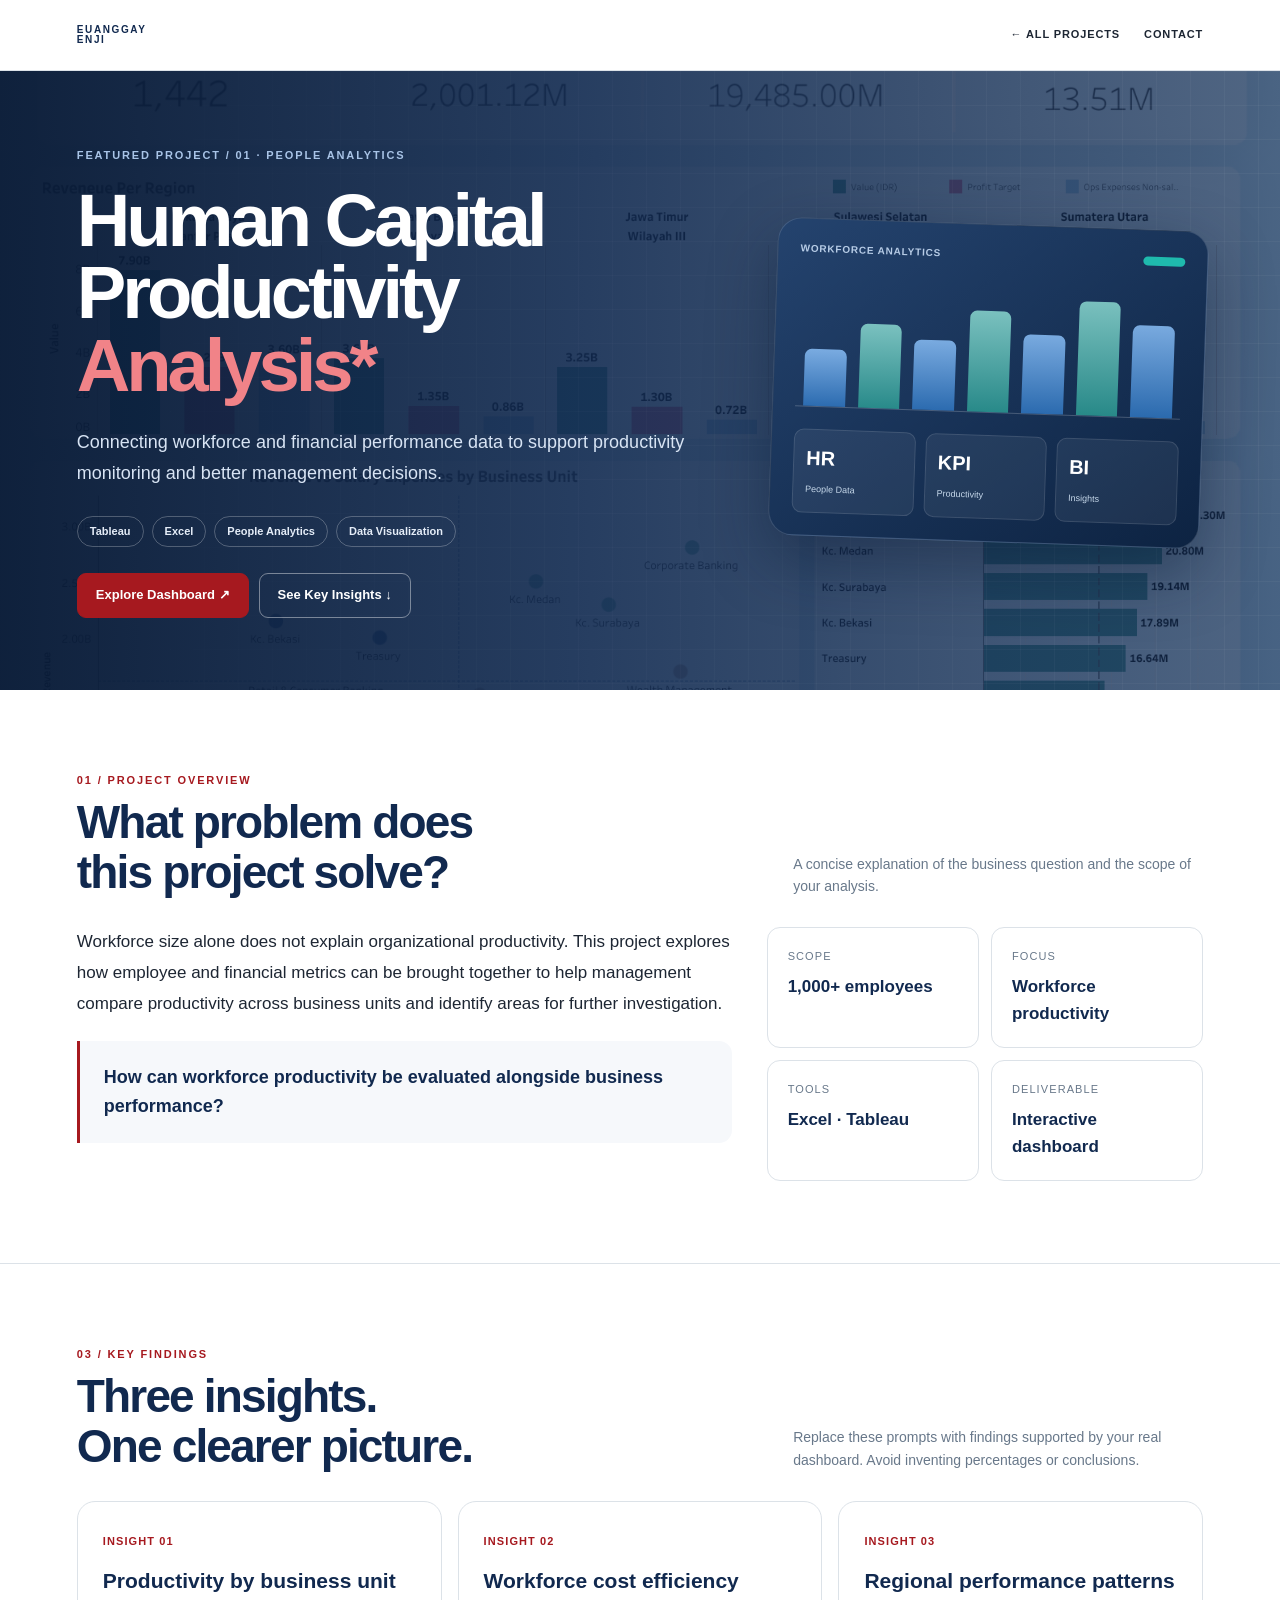
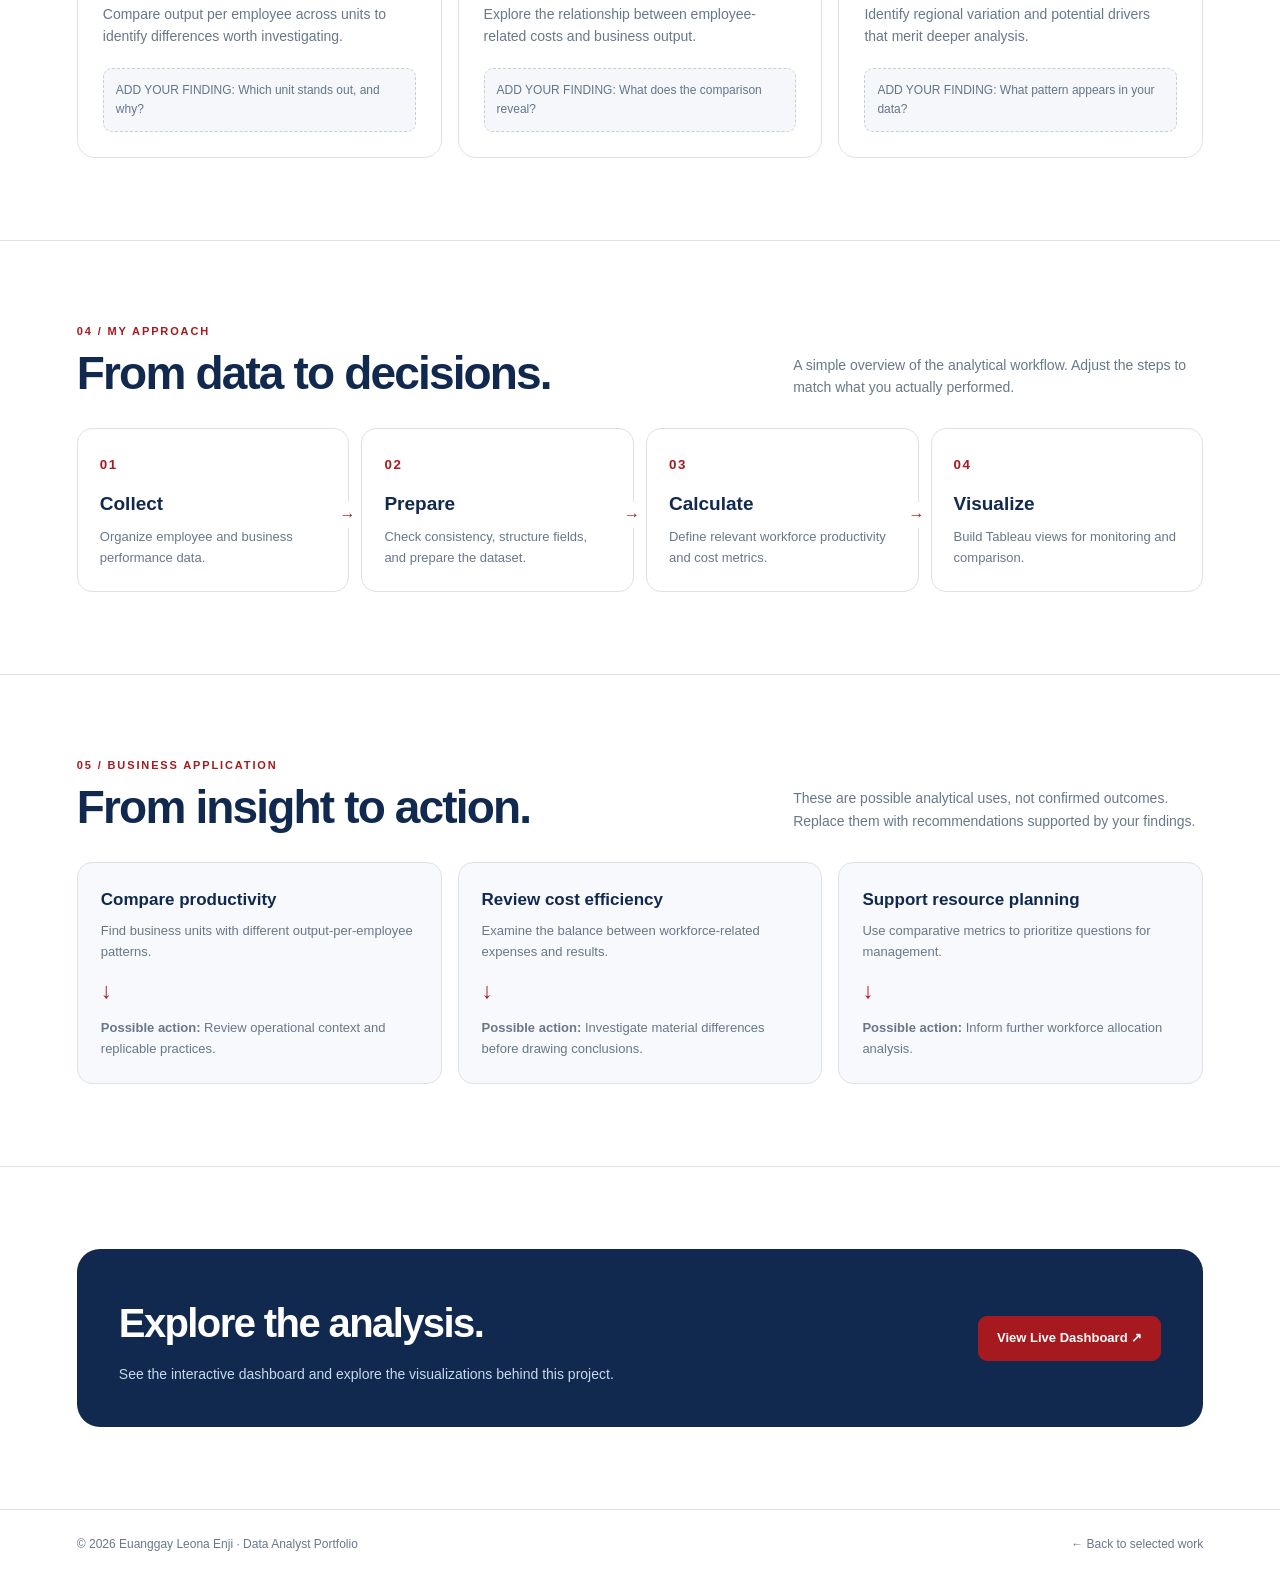
==== commit 626fe379: "Add hero background and update dashboard image handling" ====
--- a/projects/human-capital-productivity.html
+++ b/projects/human-capital-productivity.html
@@ -19,6 +19,10 @@
     @media(max-width:950px){.hero-inner{grid-template-columns:1fr}.hero-art{max-width:580px;min-height:270px;transform:none}.overview{grid-template-columns:1fr}.insights,.recommendations{grid-template-columns:repeat(2,1fr)}.process{grid-template-columns:repeat(2,1fr)}.step:after{display:none}}
     @media(max-width:600px){.container{width:calc(100% - 36px)}.navlinks{gap:12px}.navlinks a{font-size:10px}.hero-inner{padding:56px 0}.hero h1{font-size:clamp(42px,12vw,58px)}.hero .intro{font-size:15px}.hero-art{min-height:230px;padding:16px}.art-bars{height:120px}.art-metric{padding:8px}.art-metric b{font-size:15px}section.content{padding:58px 0}.section-head{display:block}.section-sub{margin-top:13px}.info-grid,.insights,.process,.recommendations{grid-template-columns:1fr}.preview-image{height:220px;min-height:0;padding:12px 14px 0}.preview-image img{width:100%}.cta{padding:28px;display:block}.cta .btn{margin-top:20px}}
     @media(prefers-reduced-motion:reduce){html{scroll-behavior:auto}*{transition:none!important}}
+
+    /* Dashboard image as navy-tinted hero background */
+    .hero{background-color:var(--navy);background-image:linear-gradient(90deg,rgba(8,26,54,.97) 0%,rgba(17,41,79,.90) 45%,rgba(17,41,79,.70) 100%),url('../assets/images/projects/human-productivity-dashboard.png');background-size:cover;background-position:center 20%;background-repeat:no-repeat}
+    @media(max-width:600px){.hero{background-image:linear-gradient(180deg,rgba(8,26,54,.96),rgba(17,41,79,.84)),url('../assets/images/projects/human-productivity-dashboard.png');background-position:center top}}
   </style>
 </head>
 <body>
@@ -26,7 +30,6 @@
   <main>
     <section class="hero"><div class="container hero-inner"><div><div class="eyebrow">Featured Project / 01 · People Analytics</div><h1>Human Capital<br>Productivity <span>Analysis*</span></h1><p class="intro">Connecting workforce and financial performance data to support productivity monitoring and better management decisions.</p><div class="tags"><span class="tag">Tableau</span><span class="tag">Excel</span><span class="tag">People Analytics</span><span class="tag">Data Visualization</span></div><div class="actions"><a class="btn red tableau-link" href="#dashboard">Explore Dashboard ↗</a><a class="btn outline" href="#insights">See Key Insights ↓</a></div></div><div class="hero-art" aria-label="Abstract visualization of workforce analytics"><div class="art-top"><strong>WORKFORCE ANALYTICS</strong><span class="art-pill"></span></div><div class="art-bars"><i style="height:44%"></i><i style="height:65%"></i><i style="height:54%"></i><i style="height:78%"></i><i style="height:61%"></i><i style="height:88%"></i><i style="height:71%"></i></div><div class="art-bottom"><div class="art-metric"><b>HR</b><small>People Data</small></div><div class="art-metric"><b>KPI</b><small>Productivity</small></div><div class="art-metric"><b>BI</b><small>Insights</small></div></div></div></div></section>
     <section class="content" id="overview"><div class="container"><div class="section-head"><div><p class="section-no">01 / PROJECT OVERVIEW</p><h2>What problem does<br>this project solve?</h2></div><p class="section-sub">A concise explanation of the business question and the scope of your analysis.</p></div><div class="overview"><div><p>Workforce size alone does not explain organizational productivity. This project explores how employee and financial metrics can be brought together to help management compare productivity across business units and identify areas for further investigation.</p><div class="question">How can workforce productivity be evaluated alongside business performance?</div></div><div class="info-grid"><div class="info"><small>Scope</small><strong>1,000+ employees</strong></div><div class="info"><small>Focus</small><strong>Workforce productivity</strong></div><div class="info"><small>Tools</small><strong>Excel · Tableau</strong></div><div class="info"><small>Deliverable</small><strong>Interactive dashboard</strong></div></div></div></div></section>
-    <section class="content" id="dashboard"><div class="container"><div class="section-head"><div><p class="section-no">02 / THE OUTPUT</p><h2>Dashboard preview.</h2></div><p class="section-sub">The main deliverable: an interactive Tableau dashboard for exploring workforce and financial performance indicators.</p></div><div class="preview"><div class="preview-toolbar"><strong>Human Capital Productivity · Tableau</strong><span>PROJECT PREVIEW</span></div><div class="preview-image"><img id="dashboardShot" alt="Screenshot of the Human Capital Productivity Tableau dashboard"><div class="preview-empty" id="dashboardEmpty"><div class="icon">▥</div><strong>Your Tableau Dashboard Screenshot</strong><p>Add your image to <code>assets/images/projects/human-productivity-dashboard.png</code> and update the configuration in this HTML file.</p></div></div><div class="preview-note">Public portfolio note: use synthetic or properly anonymized information. Do not publish confidential company or employee data.</div></div><div class="actions"><a class="btn red tableau-link" href="#dashboard">Open Live Tableau Dashboard ↗</a></div></div></section>
     <section class="content" id="insights"><div class="container"><div class="section-head"><div><p class="section-no">03 / KEY FINDINGS</p><h2>Three insights.<br>One clearer picture.</h2></div><p class="section-sub">Replace these prompts with findings supported by your real dashboard. Avoid inventing percentages or conclusions.</p></div><div class="insights"><article class="insight"><span class="num">INSIGHT 01</span><h3>Productivity by business unit</h3><p>Compare output per employee across units to identify differences worth investigating.</p><div class="placeholder">ADD YOUR FINDING: Which unit stands out, and why?</div></article><article class="insight"><span class="num">INSIGHT 02</span><h3>Workforce cost efficiency</h3><p>Explore the relationship between employee-related costs and business output.</p><div class="placeholder">ADD YOUR FINDING: What does the comparison reveal?</div></article><article class="insight"><span class="num">INSIGHT 03</span><h3>Regional performance patterns</h3><p>Identify regional variation and potential drivers that merit deeper analysis.</p><div class="placeholder">ADD YOUR FINDING: What pattern appears in your data?</div></article></div></div></section>
     <section class="content" id="process"><div class="container"><div class="section-head"><div><p class="section-no">04 / MY APPROACH</p><h2>From data to decisions.</h2></div><p class="section-sub">A simple overview of the analytical workflow. Adjust the steps to match what you actually performed.</p></div><div class="process"><div class="step"><small>01</small><h3>Collect</h3><p>Organize employee and business performance data.</p></div><div class="step"><small>02</small><h3>Prepare</h3><p>Check consistency, structure fields, and prepare the dataset.</p></div><div class="step"><small>03</small><h3>Calculate</h3><p>Define relevant workforce productivity and cost metrics.</p></div><div class="step"><small>04</small><h3>Visualize</h3><p>Build Tableau views for monitoring and comparison.</p></div></div></div></section>
     <section class="content" id="recommendations"><div class="container"><div class="section-head"><div><p class="section-no">05 / BUSINESS APPLICATION</p><h2>From insight to action.</h2></div><p class="section-sub">These are possible analytical uses, not confirmed outcomes. Replace them with recommendations supported by your findings.</p></div><div class="recommendations"><div class="rec"><h3>Compare productivity</h3><p>Find business units with different output-per-employee patterns.</p><div class="arrow">↓</div><p><strong>Possible action:</strong> Review operational context and replicable practices.</p></div><div class="rec"><h3>Review cost efficiency</h3><p>Examine the balance between workforce-related expenses and results.</p><div class="arrow">↓</div><p><strong>Possible action:</strong> Investigate material differences before drawing conclusions.</p></div><div class="rec"><h3>Support resource planning</h3><p>Use comparative metrics to prioritize questions for management.</p><div class="arrow">↓</div><p><strong>Possible action:</strong> Inform further workforce allocation analysis.</p></div></div></div></section>
@@ -52,11 +55,6 @@
         link.title = 'Add your Tableau Public URL in PROJECT_CONFIG';
       }
     });
-    const shot = document.getElementById('dashboardShot');
-    const empty = document.getElementById('dashboardEmpty');
-    shot.onload = () => { shot.style.display = 'block'; empty.style.display = 'none'; };
-    shot.onerror = () => { shot.style.display = 'none'; empty.style.display = 'block'; };
-    shot.src = PROJECT_CONFIG.dashboardImage;
   </script>
 </body>
 </html>
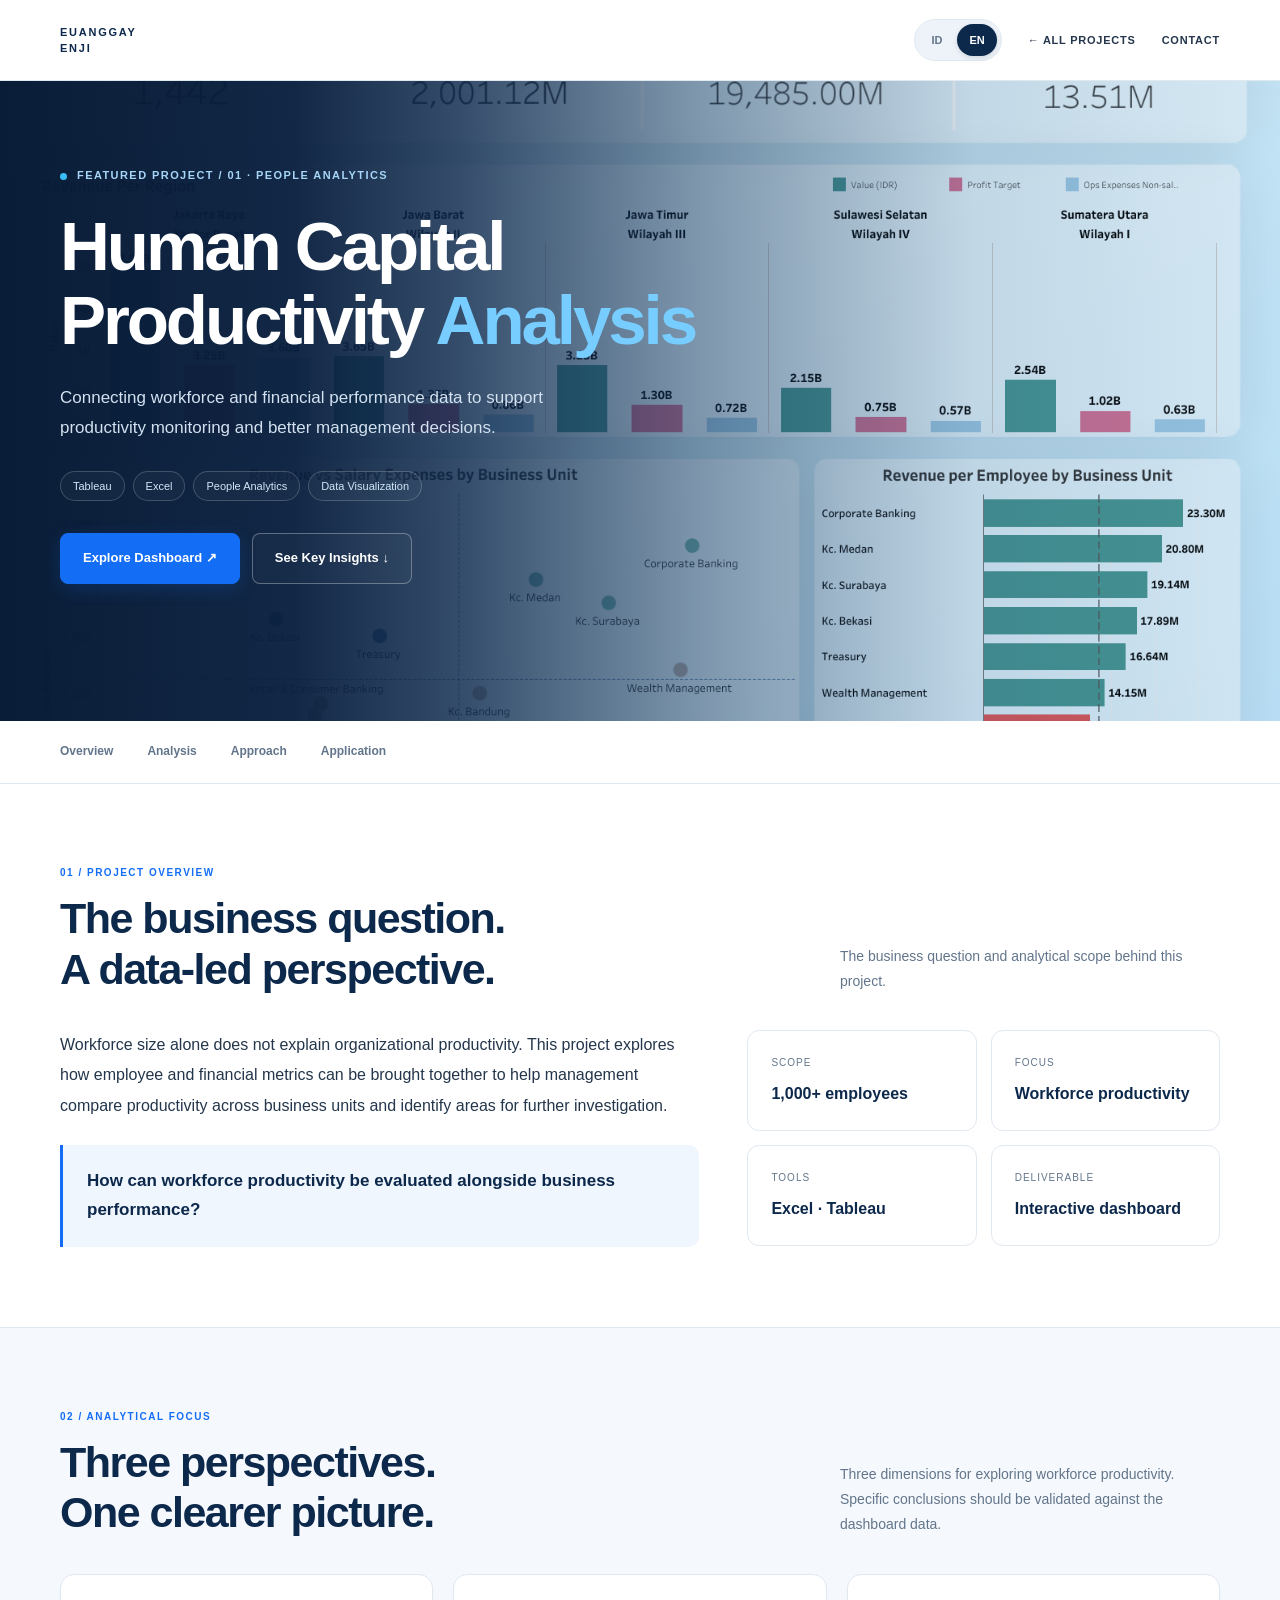
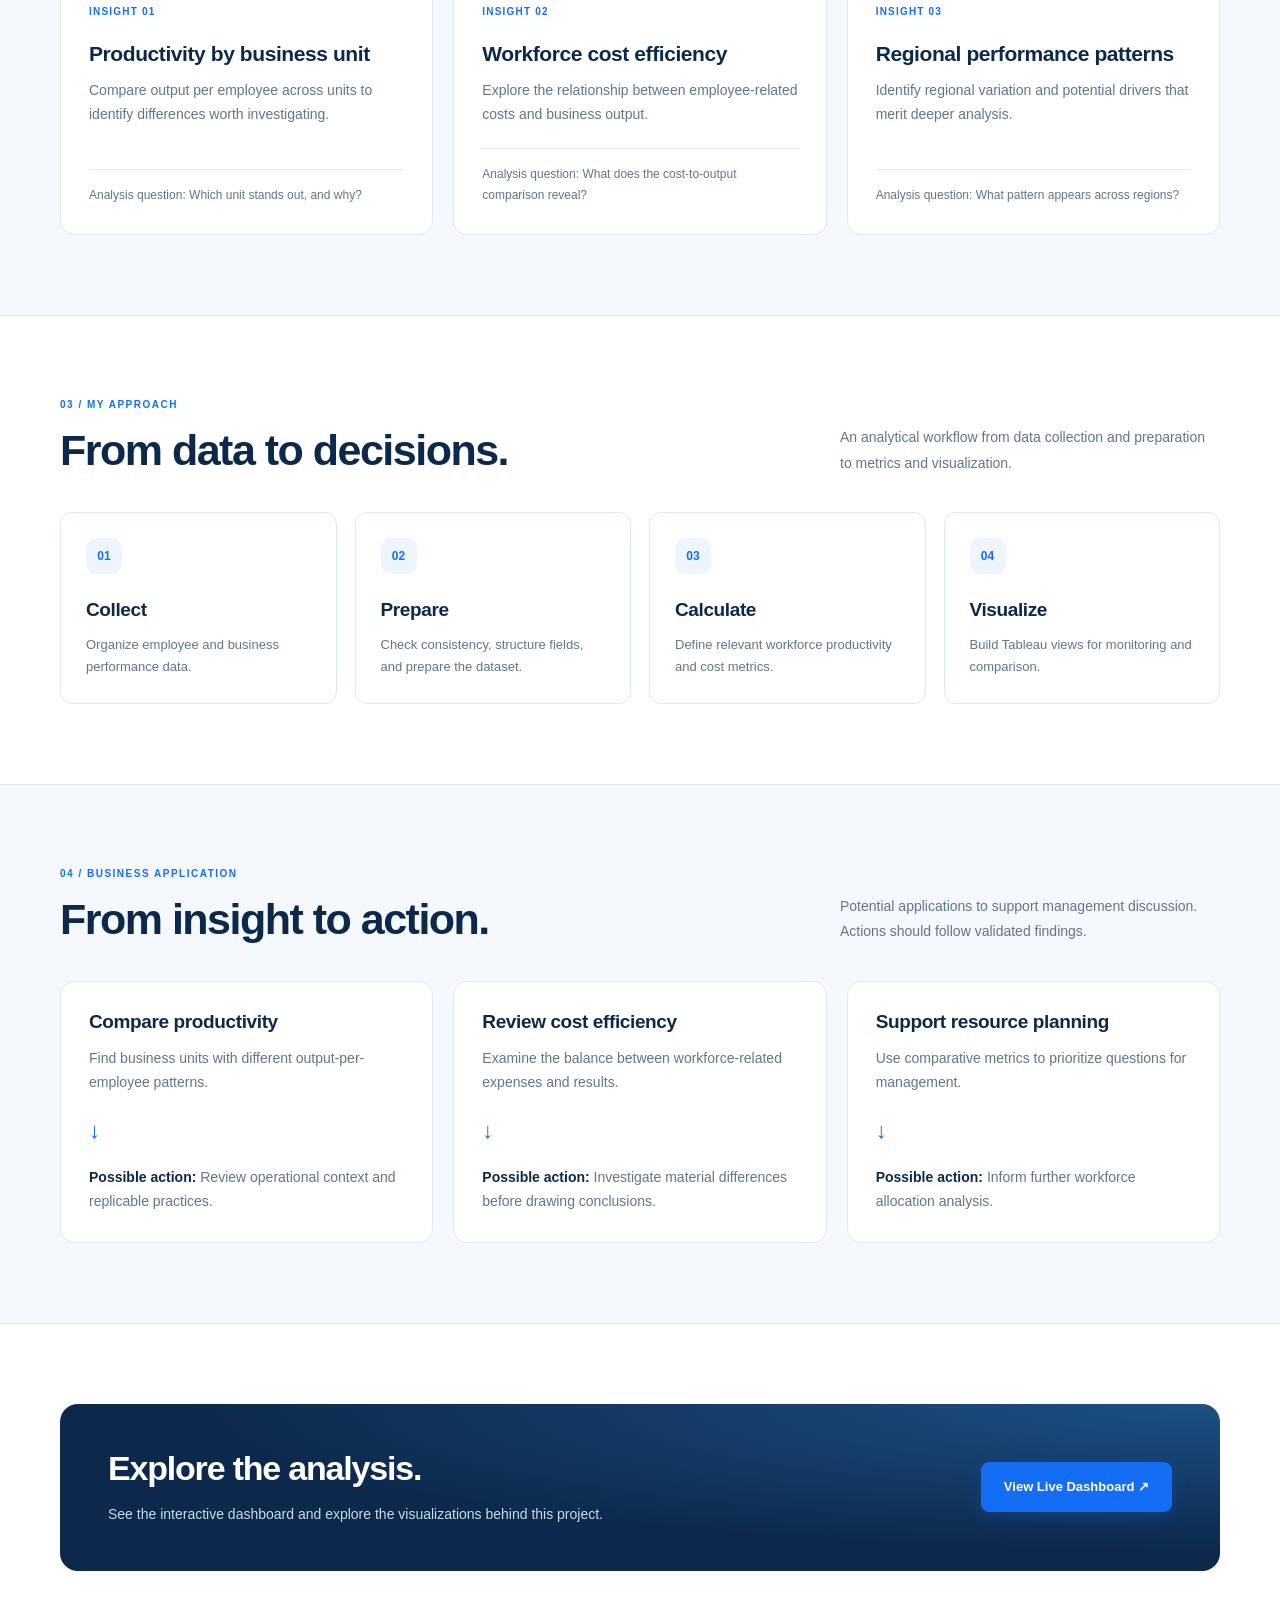
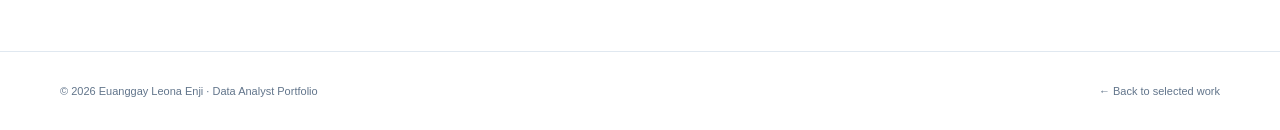
==== commit 2b5f0308: "Update human-capital-productivity.html" ====
--- a/projects/human-capital-productivity.html
+++ b/projects/human-capital-productivity.html
@@ -1,60 +1,54 @@
 <!DOCTYPE html>
 <html lang="en">
 <head>
-  <meta charset="UTF-8">
-  <meta name="viewport" content="width=device-width, initial-scale=1">
-  <meta name="description" content="Human Capital Productivity Analysis — a people analytics case study by Euanggay Leona Enji.">
-  <title>Human Capital Productivity | Euanggay Leona Enji</title>
-  <style>
-    :root{--navy:#11294f;--navy2:#172f55;--red:#a6191f;--ink:#1d2633;--muted:#68788a;--line:#dce2e8;--soft:#f5f7fa;--white:#fff;--header:70px}
-    *{box-sizing:border-box}html{scroll-behavior:smooth;scroll-padding-top:90px}body{margin:0;font-family:Arial,Helvetica,sans-serif;color:var(--ink);background:#fff;line-height:1.6}a{color:inherit;text-decoration:none}button{font:inherit}img{max-width:100%}
-    .container{width:min(1160px,88%);margin:auto}.header{position:sticky;top:0;z-index:20;background:rgba(255,255,255,.96);backdrop-filter:blur(14px);border-bottom:1px solid var(--line)}.nav{height:var(--header);display:flex;justify-content:space-between;align-items:center;gap:18px}.brand{color:var(--navy);font-weight:900;letter-spacing:.16em;font-size:10px;line-height:1}.navlinks{display:flex;align-items:center;gap:24px}.navlinks a{font-size:11px;letter-spacing:.08em;font-weight:700}.navlinks a:hover{color:var(--red)}.back{display:inline-flex;gap:8px;align-items:center}
-    .hero{background:var(--navy);color:white;position:relative;overflow:hidden}.hero:before{content:"";position:absolute;inset:0;background-image:linear-gradient(#ffffff0a 1px,transparent 1px),linear-gradient(90deg,#ffffff0a 1px,transparent 1px);background-size:34px 34px;mask-image:linear-gradient(90deg,transparent,#000)}.hero-inner{position:relative;padding:76px 0 72px;display:grid;grid-template-columns:1.2fr .8fr;gap:50px;align-items:center}.eyebrow{font-size:11px;letter-spacing:.17em;font-weight:800;text-transform:uppercase;color:#a9c4e7}.hero h1{font-size:clamp(44px,5.8vw,78px);line-height:.98;letter-spacing:-.055em;margin:20px 0 24px;max-width:750px}.hero h1 span{color:#f18388}.hero .intro{color:#d8e4f4;max-width:620px;font-size:18px;line-height:1.75}.tags{display:flex;flex-wrap:wrap;gap:8px;margin:26px 0}.tag{border:1px solid #ffffff40;color:#e5edf8;border-radius:100px;padding:6px 12px;font-size:11px;font-weight:700}.actions{display:flex;gap:10px;flex-wrap:wrap;margin-top:26px}.btn{display:inline-flex;align-items:center;justify-content:center;min-height:45px;padding:11px 18px;border-radius:9px;font-size:13px;font-weight:800;border:1px solid var(--line);background:#fff;color:var(--navy);transition:.2s}.btn:hover{transform:translateY(-2px)}.btn.red{background:var(--red);border-color:var(--red);color:white}.btn.outline{background:transparent;color:white;border-color:#ffffff6a}.btn[aria-disabled=true]{opacity:.68;cursor:not-allowed}.hero-art{min-height:300px;border:1px solid #ffffff24;border-radius:24px;padding:22px;background:linear-gradient(145deg,#24436e,#0d2342);box-shadow:0 24px 65px #06142d66;transform:rotate(2deg)}.art-top{display:flex;justify-content:space-between;align-items:center;color:#b7cce6;font-size:10px;letter-spacing:.08em}.art-pill{background:#1fbaad;border-radius:100px;width:42px;height:9px}.art-bars{display:flex;align-items:end;gap:13px;height:150px;border-bottom:1px solid #ffffff35;padding:20px 8px 0}.art-bars i{flex:1;background:linear-gradient(#8abff7,#2f75bf);border-radius:7px 7px 0 0;opacity:.85}.art-bars i:nth-child(2n){background:linear-gradient(#8bd9d0,#2b9992)}.art-bottom{display:grid;grid-template-columns:repeat(3,1fr);gap:10px;margin-top:22px}.art-metric{background:#ffffff10;border:1px solid #ffffff1e;border-radius:10px;padding:12px}.art-metric b{display:block;font-size:20px}.art-metric small{font-size:9px;color:#c7d9eb}
-    section.content{padding:82px 0;border-bottom:1px solid var(--line)}.section-head{display:flex;align-items:end;justify-content:space-between;gap:28px;margin-bottom:30px}.section-no{font-size:11px;font-weight:800;letter-spacing:.17em;color:var(--red);margin:0 0 8px}.section-head h2{font-size:clamp(28px,3.6vw,46px);letter-spacing:-.04em;color:var(--navy);line-height:1.08;margin:0}.section-sub{max-width:410px;font-size:14px;color:var(--muted);margin:0}.overview{display:grid;grid-template-columns:1.2fr .8fr;gap:35px}.overview p{font-size:17px;line-height:1.8;margin-top:0}.info-grid{display:grid;grid-template-columns:repeat(2,1fr);gap:12px}.info{border:1px solid var(--line);border-radius:13px;padding:20px;background:#fff}.info small{display:block;color:var(--muted);font-size:11px;text-transform:uppercase;letter-spacing:.1em;margin-bottom:7px}.info strong{font-size:17px;color:var(--navy)}.question{background:#f6f8fb;border-left:3px solid var(--red);padding:22px 24px;border-radius:0 13px 13px 0;font-size:18px;font-weight:700;color:var(--navy);margin-top:22px}
-    .preview{border:1px solid var(--line);border-radius:22px;overflow:hidden;background:#fff;box-shadow:0 18px 50px #11294f0a}.preview-toolbar{padding:16px 22px;border-bottom:1px solid var(--line);display:flex;justify-content:space-between;align-items:center;gap:12px}.preview-toolbar strong{font-size:13px;color:var(--navy)}.preview-toolbar span{font-size:11px;color:var(--muted)}.preview-image{position:relative;height:340px;min-height:0;display:flex;align-items:flex-start;justify-content:center;overflow:hidden;background:linear-gradient(135deg,#f3f7fb,#e8eef6);padding:20px 26px 0}.preview-image img{width:75%;height:auto;max-height:none;object-fit:contain;object-position:center top;display:none}.preview-empty{width:min(650px,100%);text-align:center;color:var(--navy)}.preview-empty .icon{width:64px;height:64px;border:2px dashed #9fb0c4;border-radius:15px;margin:0 auto 18px;display:grid;place-items:center;font-size:28px}.preview-empty strong{display:block;font-size:20px}.preview-empty p{font-size:13px;color:var(--muted);max-width:410px;margin:9px auto}.preview-note{padding:14px 22px;font-size:12px;color:var(--muted);border-top:1px solid var(--line)}
-    .insights{display:grid;grid-template-columns:repeat(3,1fr);gap:16px}.insight{border:1px solid var(--line);border-radius:18px;padding:25px;background:#fff}.insight .num{font-size:11px;color:var(--red);font-weight:800;letter-spacing:.1em}.insight h3{font-size:21px;color:var(--navy);line-height:1.2;margin:15px 0 10px}.insight p{font-size:14px;color:var(--muted);margin:0}.insight .placeholder{background:#f5f7fa;border:1px dashed #c6d0dd;padding:12px;border-radius:9px;margin-top:20px;font-size:12px;color:#64758a}
-    .process{display:grid;grid-template-columns:repeat(4,1fr);gap:12px}.step{border:1px solid var(--line);border-radius:15px;padding:22px;position:relative}.step small{color:var(--red);font-weight:800;letter-spacing:.12em}.step h3{font-size:19px;color:var(--navy);margin:12px 0 8px}.step p{font-size:13px;color:var(--muted);margin:0}.step:not(:last-child):after{content:'→';position:absolute;right:-12px;top:45%;background:white;color:var(--red);font-weight:900;padding:0 5px;z-index:2}
-    .recommendations{display:grid;grid-template-columns:repeat(3,1fr);gap:16px}.rec{background:#f7f9fc;border:1px solid var(--line);border-radius:15px;padding:23px}.rec h3{color:var(--navy);font-size:17px;margin:0 0 8px}.rec p{font-size:13px;color:var(--muted);margin:0}.rec .arrow{color:var(--red);font-size:22px;margin:10px 0}
-    .cta{background:var(--navy);color:white;border-radius:23px;padding:42px;display:flex;justify-content:space-between;align-items:center;gap:30px}.cta h2{font-size:clamp(25px,3.5vw,40px);letter-spacing:-.04em;margin:0 0 8px}.cta p{color:#c9d9eb;margin:0;max-width:550px;font-size:14px}.footer{padding:25px 0;color:var(--muted);font-size:12px}.footer .container{display:flex;justify-content:space-between;gap:15px;flex-wrap:wrap}
-    @media(max-width:950px){.hero-inner{grid-template-columns:1fr}.hero-art{max-width:580px;min-height:270px;transform:none}.overview{grid-template-columns:1fr}.insights,.recommendations{grid-template-columns:repeat(2,1fr)}.process{grid-template-columns:repeat(2,1fr)}.step:after{display:none}}
-    @media(max-width:600px){.container{width:calc(100% - 36px)}.navlinks{gap:12px}.navlinks a{font-size:10px}.hero-inner{padding:56px 0}.hero h1{font-size:clamp(42px,12vw,58px)}.hero .intro{font-size:15px}.hero-art{min-height:230px;padding:16px}.art-bars{height:120px}.art-metric{padding:8px}.art-metric b{font-size:15px}section.content{padding:58px 0}.section-head{display:block}.section-sub{margin-top:13px}.info-grid,.insights,.process,.recommendations{grid-template-columns:1fr}.preview-image{height:220px;min-height:0;padding:12px 14px 0}.preview-image img{width:100%}.cta{padding:28px;display:block}.cta .btn{margin-top:20px}}
-    @media(prefers-reduced-motion:reduce){html{scroll-behavior:auto}*{transition:none!important}}
-
-    /* Dashboard image as navy-tinted hero background */
-    .hero{background-color:var(--navy);background-image:linear-gradient(90deg,rgba(8,26,54,.97) 0%,rgba(17,41,79,.90) 45%,rgba(17,41,79,.70) 100%),url('../assets/images/projects/human-productivity-dashboard.png');background-size:cover;background-position:center 20%;background-repeat:no-repeat}
-    @media(max-width:600px){.hero{background-image:linear-gradient(180deg,rgba(8,26,54,.96),rgba(17,41,79,.84)),url('../assets/images/projects/human-productivity-dashboard.png');background-position:center top}}
-  </style>
+<meta charset="utf-8">
+<meta content="width=device-width, initial-scale=1" name="viewport">
+<meta content="Human Capital Productivity Analysis — a people analytics case study by Euanggay Leona Enji." name="description">
+<title>Human Capital Productivity | Euanggay Leona Enji</title>
+<style>
+:root{--navy:#0c284b;--navy2:#153c65;--red:#146ef5;--ink:#24364b;--muted:#62758b;--line:#e0e8f0;--soft:#f5f8fc;--header:80px;--dashboard-image:url('../assets/images/projects/human-productivity-dashboard.png')}
+*{box-sizing:border-box}html{scroll-behavior:smooth;scroll-padding-top:140px}body{margin:0;font-family:Inter,-apple-system,BlinkMacSystemFont,"Segoe UI",Arial,sans-serif;color:var(--ink);background:#fff;line-height:1.7;-webkit-font-smoothing:antialiased}a{color:inherit;text-decoration:none}button{font:inherit}img{max-width:100%}.container{width:min(1160px,calc(100% - 80px));margin:auto}a:focus-visible,button:focus-visible{outline:3px solid #39bdf8;outline-offset:5px;border-radius:5px}
+.header{position:sticky;top:0;z-index:30;background:rgba(255,255,255,.96);backdrop-filter:blur(18px);border-bottom:1px solid var(--line)}.nav{min-height:var(--header);display:flex;align-items:center;justify-content:space-between;gap:20px}.brand{font-size:11px;font-weight:800;letter-spacing:.16em;line-height:1.5;color:var(--navy)}.navlinks{display:flex;align-items:center;gap:26px}.navlinks a{font-size:11px;font-weight:650;letter-spacing:.07em}.navlinks a:hover{color:var(--red)}.language-switch{display:flex;padding:4px;gap:3px;background:#eef3f9;border:1px solid var(--line);border-radius:100px}.language-switch button{border:0;background:transparent;padding:6px 12px;border-radius:100px;font-size:11px;font-weight:750;color:var(--muted);cursor:pointer;min-height:32px}.language-switch button[aria-pressed=true]{background:var(--navy);color:#fff;box-shadow:0 2px 5px #0c284b22}
+.hero{position:relative;isolation:isolate;overflow:hidden;color:#fff;background:radial-gradient(ellipse at 95% 20%,#356c97 0%,#193e65 42%,#09213f 80%)}.hero:before{content:"";position:absolute;inset:0;z-index:-2;background-image:var(--dashboard-image);background-size:cover;background-position:center 22%;pointer-events:none}.hero:after{content:"";position:absolute;inset:0;z-index:-1;background:linear-gradient(90deg,rgba(7,26,53,.99) 0%,rgba(9,31,62,.96) 23%,rgba(12,39,74,.82) 36%,rgba(14,49,87,.50) 54%,rgba(18,69,115,.18) 76%,rgba(18,73,122,.08) 100%);pointer-events:none}.hero-inner{display:grid;grid-template-columns:minmax(0,640px);min-height:640px;padding:85px 0 90px}.eyebrow{font-size:11px;font-weight:700;letter-spacing:.13em;text-transform:uppercase;color:#a6d5f7}.eyebrow:before{content:"";display:inline-block;width:7px;height:7px;background:#39bdf8;border-radius:50%;margin-right:10px;vertical-align:middle}.hero h1{font-size:clamp(44px,5.4vw,72px);font-weight:750;line-height:1.07;letter-spacing:-.045em;margin:25px 0}.hero h1 span span{color:#77cdff}.hero .intro{max-width:550px;font-size:17px;line-height:1.8;color:#d3e1f0;margin:0}.tags{display:flex;flex-wrap:wrap;gap:8px;margin:27px 0}.tag{font-size:11px;font-weight:500;border:1px solid #ffffff30;border-radius:100px;padding:5px 12px;color:#d3e6f7;background:#ffffff08}.actions{display:flex;flex-wrap:wrap;gap:12px;margin-top:32px}.btn{display:inline-flex;align-items:center;justify-content:center;padding:13px 22px;min-height:48px;border:1px solid var(--line);border-radius:8px;font-size:13px;font-weight:650;background:white;color:var(--navy);transition:background .2s,transform .2s}.btn:hover{transform:translateY(-2px)}.btn.red{background:var(--red);border-color:var(--red);color:#fff;box-shadow:0 5px 18px #146ef530}.btn.red:hover{background:#085bd7}.btn.outline{background:#ffffff06;border-color:#ffffff50;color:#fff}.btn.outline:hover{background:#ffffff15}
+.section-nav{border-bottom:1px solid var(--line);background:#fff}.section-nav .container{display:flex;gap:34px;overflow-x:auto}.section-nav a{white-space:nowrap;font-size:12px;font-weight:600;color:var(--muted);padding:20px 0;border-bottom:2px solid transparent}.section-nav a:hover{color:var(--red);border-color:var(--red)}section.content{padding:80px 0;border-bottom:1px solid var(--line)}#insights,#recommendations{background:var(--soft)}.section-head{display:flex;justify-content:space-between;align-items:flex-end;gap:40px;margin-bottom:36px}.section-no{margin:0 0 12px;font-size:10px;font-weight:750;letter-spacing:.15em;color:var(--red)}.section-head h2{margin:0;font-size:clamp(29px,3.5vw,43px);line-height:1.17;font-weight:700;letter-spacing:-.035em;color:var(--navy)}.section-sub{margin:0;max-width:380px;font-size:14px;line-height:1.8;color:var(--muted)}.overview{display:grid;grid-template-columns:1.15fr .85fr;gap:48px}.overview p{font-size:16px;line-height:1.9;margin-top:0}.question{padding:22px 24px;background:#f0f6fd;border-left:3px solid var(--red);border-radius:0 10px 10px 0;font-size:17px;font-weight:600;color:var(--navy);margin-top:24px}.info-grid{display:grid;grid-template-columns:1fr 1fr;gap:14px;align-content:start}.info{border:1px solid var(--line);border-radius:12px;padding:23px;background:#fff}.info small{display:block;font-size:10px;text-transform:uppercase;letter-spacing:.1em;color:var(--muted);margin-bottom:9px}.info strong{font-size:16px;font-weight:650;color:var(--navy)}
+.insights{display:grid;grid-template-columns:repeat(3,1fr);gap:20px}.insight{padding:28px;border:1px solid var(--line);border-radius:14px;background:#fff;box-shadow:0 4px 16px #0c284b03;display:flex;flex-direction:column}.insight .num{font-size:10px;font-weight:750;letter-spacing:.12em;color:var(--red)}.insight h3{font-size:21px;line-height:1.3;letter-spacing:-.02em;color:var(--navy);margin:20px 0 12px}.insight p{font-size:14px;color:var(--muted);margin:0 0 22px}.insight .placeholder{margin-top:auto;padding:15px 0 0;border-top:1px solid var(--line);font-size:12px;line-height:1.75;color:var(--muted)}.process{display:grid;grid-template-columns:repeat(4,1fr);gap:18px}.step{padding:25px;border:1px solid var(--line);border-radius:12px;background:#fff}.step small{display:inline-flex;align-items:center;justify-content:center;width:36px;height:36px;color:var(--red);background:#eef5ff;border-radius:10px;font-weight:750;font-size:12px}.step h3{font-size:19px;color:var(--navy);margin:20px 0 8px;letter-spacing:-.02em}.step p{font-size:13px;color:var(--muted);margin:0}.recommendations{display:grid;grid-template-columns:repeat(3,1fr);gap:20px}.rec{padding:28px;background:#fff;border:1px solid var(--line);border-radius:14px}.rec h3{font-size:19px;line-height:1.3;color:var(--navy);margin:0 0 13px;letter-spacing:-.02em}.rec p{font-size:14px;color:var(--muted);margin:0}.rec strong{color:var(--navy);font-weight:650}.rec .arrow{font-size:22px;color:var(--red);margin:17px 0}.cta{display:flex;justify-content:space-between;align-items:center;gap:32px;padding:44px 48px;border-radius:18px;background:radial-gradient(ellipse at right top,#1c5084,#0c284b 65%);color:#fff}.cta h2{font-size:34px;line-height:1.2;letter-spacing:-.035em;margin:0 0 13px}.cta p{font-size:14px;line-height:1.8;color:#c9daeb;margin:0;max-width:580px}.cta .btn{flex-shrink:0}.footer{padding:30px 0;font-size:11px;color:var(--muted)}.footer .container{display:flex;justify-content:space-between;gap:20px;flex-wrap:wrap}
+@media(max-width:950px){.container{width:calc(100% - 48px)}.overview{grid-template-columns:1fr;gap:28px}.hero-inner{min-height:610px}.insights,.recommendations{gap:12px}.insight,.rec{padding:22px}.process{grid-template-columns:repeat(2,1fr)}.section-head{gap:28px}.section-sub{max-width:320px}.cta{padding:35px}.cta h2{font-size:29px}}
+@media(max-width:650px){:root{--header:76px}.container{width:calc(100% - 36px)}.nav{gap:12px}.navlinks{gap:13px;flex-wrap:wrap;justify-content:flex-end}.navlinks a{font-size:9px;letter-spacing:0}.language-switch button{padding:4px 9px;min-height:30px}.brand{font-size:9px}.hero-inner{min-height:580px;padding:65px 0}.hero h1{font-size:clamp(39px,10vw,59px)}.hero .intro{font-size:15px}.hero:after{background:linear-gradient(90deg,rgba(7,26,53,.97),rgba(9,31,62,.90) 65%,rgba(14,49,87,.77))}.hero:before{background-position:56% top}.section-nav .container{gap:25px}.section-nav a{font-size:11px;padding:16px 0}section.content{padding:55px 0}.section-head{display:block;margin-bottom:28px}.section-sub{max-width:none;margin-top:20px}.insights,.recommendations{grid-template-columns:1fr;gap:16px}.info-grid{gap:10px}.info{padding:17px}.info strong{font-size:14px}.process{gap:12px}.step{padding:19px}.step h3{font-size:17px}.cta{display:block;padding:28px}.cta .btn{margin-top:24px}.footer .container{display:block}.footer a{display:inline-block;margin-top:12px}}
+@media(max-width:370px){.navlinks{gap:8px}.navlinks a{font-size:8px}.process{grid-template-columns:1fr}}
+@media(prefers-reduced-motion:reduce){html{scroll-behavior:auto}*{transition:none!important}}
+</style>
 </head>
 <body>
-  <header class="header"><div class="container nav"><a class="brand" href="../index.html">EUANGGAY<br>ENJI</a><div class="navlinks"><a href="../index.html#work" class="back">← ALL PROJECTS</a><a href="../index.html#contact">CONTACT</a></div></div></header>
-  <main>
-    <section class="hero"><div class="container hero-inner"><div><div class="eyebrow">Featured Project / 01 · People Analytics</div><h1>Human Capital<br>Productivity <span>Analysis*</span></h1><p class="intro">Connecting workforce and financial performance data to support productivity monitoring and better management decisions.</p><div class="tags"><span class="tag">Tableau</span><span class="tag">Excel</span><span class="tag">People Analytics</span><span class="tag">Data Visualization</span></div><div class="actions"><a class="btn red tableau-link" href="#dashboard">Explore Dashboard ↗</a><a class="btn outline" href="#insights">See Key Insights ↓</a></div></div><div class="hero-art" aria-label="Abstract visualization of workforce analytics"><div class="art-top"><strong>WORKFORCE ANALYTICS</strong><span class="art-pill"></span></div><div class="art-bars"><i style="height:44%"></i><i style="height:65%"></i><i style="height:54%"></i><i style="height:78%"></i><i style="height:61%"></i><i style="height:88%"></i><i style="height:71%"></i></div><div class="art-bottom"><div class="art-metric"><b>HR</b><small>People Data</small></div><div class="art-metric"><b>KPI</b><small>Productivity</small></div><div class="art-metric"><b>BI</b><small>Insights</small></div></div></div></div></section>
-    <section class="content" id="overview"><div class="container"><div class="section-head"><div><p class="section-no">01 / PROJECT OVERVIEW</p><h2>What problem does<br>this project solve?</h2></div><p class="section-sub">A concise explanation of the business question and the scope of your analysis.</p></div><div class="overview"><div><p>Workforce size alone does not explain organizational productivity. This project explores how employee and financial metrics can be brought together to help management compare productivity across business units and identify areas for further investigation.</p><div class="question">How can workforce productivity be evaluated alongside business performance?</div></div><div class="info-grid"><div class="info"><small>Scope</small><strong>1,000+ employees</strong></div><div class="info"><small>Focus</small><strong>Workforce productivity</strong></div><div class="info"><small>Tools</small><strong>Excel · Tableau</strong></div><div class="info"><small>Deliverable</small><strong>Interactive dashboard</strong></div></div></div></div></section>
-    <section class="content" id="insights"><div class="container"><div class="section-head"><div><p class="section-no">03 / KEY FINDINGS</p><h2>Three insights.<br>One clearer picture.</h2></div><p class="section-sub">Replace these prompts with findings supported by your real dashboard. Avoid inventing percentages or conclusions.</p></div><div class="insights"><article class="insight"><span class="num">INSIGHT 01</span><h3>Productivity by business unit</h3><p>Compare output per employee across units to identify differences worth investigating.</p><div class="placeholder">ADD YOUR FINDING: Which unit stands out, and why?</div></article><article class="insight"><span class="num">INSIGHT 02</span><h3>Workforce cost efficiency</h3><p>Explore the relationship between employee-related costs and business output.</p><div class="placeholder">ADD YOUR FINDING: What does the comparison reveal?</div></article><article class="insight"><span class="num">INSIGHT 03</span><h3>Regional performance patterns</h3><p>Identify regional variation and potential drivers that merit deeper analysis.</p><div class="placeholder">ADD YOUR FINDING: What pattern appears in your data?</div></article></div></div></section>
-    <section class="content" id="process"><div class="container"><div class="section-head"><div><p class="section-no">04 / MY APPROACH</p><h2>From data to decisions.</h2></div><p class="section-sub">A simple overview of the analytical workflow. Adjust the steps to match what you actually performed.</p></div><div class="process"><div class="step"><small>01</small><h3>Collect</h3><p>Organize employee and business performance data.</p></div><div class="step"><small>02</small><h3>Prepare</h3><p>Check consistency, structure fields, and prepare the dataset.</p></div><div class="step"><small>03</small><h3>Calculate</h3><p>Define relevant workforce productivity and cost metrics.</p></div><div class="step"><small>04</small><h3>Visualize</h3><p>Build Tableau views for monitoring and comparison.</p></div></div></div></section>
-    <section class="content" id="recommendations"><div class="container"><div class="section-head"><div><p class="section-no">05 / BUSINESS APPLICATION</p><h2>From insight to action.</h2></div><p class="section-sub">These are possible analytical uses, not confirmed outcomes. Replace them with recommendations supported by your findings.</p></div><div class="recommendations"><div class="rec"><h3>Compare productivity</h3><p>Find business units with different output-per-employee patterns.</p><div class="arrow">↓</div><p><strong>Possible action:</strong> Review operational context and replicable practices.</p></div><div class="rec"><h3>Review cost efficiency</h3><p>Examine the balance between workforce-related expenses and results.</p><div class="arrow">↓</div><p><strong>Possible action:</strong> Investigate material differences before drawing conclusions.</p></div><div class="rec"><h3>Support resource planning</h3><p>Use comparative metrics to prioritize questions for management.</p><div class="arrow">↓</div><p><strong>Possible action:</strong> Inform further workforce allocation analysis.</p></div></div></div></section>
-    <section class="content" id="explore"><div class="container"><div class="cta"><div><h2>Explore the analysis.</h2><p>See the interactive dashboard and explore the visualizations behind this project.</p></div><a class="btn red tableau-link" href="#dashboard">View Live Dashboard ↗</a></div></div></section>
-  </main>
-  <footer class="footer"><div class="container"><span>© <span id="year"></span> Euanggay Leona Enji · Data Analyst Portfolio</span><a href="../index.html#work">← Back to selected work</a></div></footer>
-  <script>
-    /* =====================================================
-       EDIT ONLY THESE VALUES WHEN YOUR ASSETS ARE READY
-       ===================================================== */
-    const PROJECT_CONFIG = {
-      tableauUrl: 'https://enjileona.github.io/Human-Capital-Productivity-Dashboard/',
-      dashboardImage: '../assets/images/projects/human-productivity-dashboard.png'
-    };
-    document.getElementById('year').textContent = new Date().getFullYear();
-    document.querySelectorAll('.tableau-link').forEach(link => {
-      if (PROJECT_CONFIG.tableauUrl.trim()) {
-        link.href = PROJECT_CONFIG.tableauUrl;
-        link.target = '_blank';
-        link.rel = 'noopener noreferrer';
-      } else {
-        link.href = '#dashboard';
-        link.title = 'Add your Tableau Public URL in PROJECT_CONFIG';
-      }
-    });
-  </script>
+<header class="header"><div class="container nav"><a class="brand" href="../index.html">EUANGGAY<br>ENJI</a><div class="navlinks"><div class="language-switch" role="group" aria-label="Language / Bahasa"><button type="button" data-lang="id" aria-pressed="false" title="Bahasa Indonesia">ID</button><button type="button" data-lang="en" aria-pressed="true" title="English">EN</button></div><a class="back" href="../index.html#work"><span data-i18n="t0">← ALL PROJECTS</span></a><a href="../index.html#contact"><span data-i18n="t1">CONTACT</span></a></div></div></header>
+<main>
+<section class="hero"><div class="container hero-inner"><div><div class="eyebrow"><span data-i18n="t2">Featured Project / 01 · People Analytics</span></div><h1><span data-i18n="t3">Human Capital<br>Productivity <span>Analysis</span></span></h1><p class="intro"><span data-i18n="t4">Connecting workforce and financial performance data to support productivity monitoring and better management decisions.</span></p><div class="tags"><span class="tag">Tableau</span><span class="tag">Excel</span><span class="tag"><span data-i18n="t5">People Analytics</span></span><span class="tag"><span data-i18n="t6">Data Visualization</span></span></div><div class="actions"><a class="btn red tableau-link" href="https://enjileona.github.io/Human-Capital-Productivity-Dashboard/"><span data-i18n="t7">Explore Dashboard ↗</span></a><a class="btn outline" href="#insights"><span data-i18n="t8">See Key Insights ↓</span></a></div></div></div></section><nav class="section-nav" aria-label="Project sections"><div class="container"><a href="#overview"><span data-i18n="nav_overview">Overview</span></a><a href="#insights"><span data-i18n="nav_insights">Analysis</span></a><a href="#process"><span data-i18n="nav_process">Approach</span></a><a href="#recommendations"><span data-i18n="nav_recommendations">Application</span></a></div></nav>
+<section class="content" id="overview"><div class="container"><div class="section-head"><div><p class="section-no"><span data-i18n="t9">01 / PROJECT OVERVIEW</span></p><h2><span data-i18n="t10">The business question.<br>A data-led perspective.</span></h2></div><p class="section-sub"><span data-i18n="t11">The business question and analytical scope behind this project.</span></p></div><div class="overview"><div><p><span data-i18n="t12">Workforce size alone does not explain organizational productivity. This project explores how employee and financial metrics can be brought together to help management compare productivity across business units and identify areas for further investigation.</span></p><div class="question"><span data-i18n="t13">How can workforce productivity be evaluated alongside business performance?</span></div></div><div class="info-grid"><div class="info"><small><span data-i18n="t14">Scope</span></small><strong><span data-i18n="t15">1,000+ employees</span></strong></div><div class="info"><small><span data-i18n="t16">Focus</span></small><strong><span data-i18n="t17">Workforce productivity</span></strong></div><div class="info"><small><span data-i18n="t18">Tools</span></small><strong>Excel · Tableau</strong></div><div class="info"><small><span data-i18n="t19">Deliverable</span></small><strong><span data-i18n="t20">Interactive dashboard</span></strong></div></div></div></div></section>
+<section class="content" id="insights"><div class="container"><div class="section-head"><div><p class="section-no"><span data-i18n="t21">02 / ANALYTICAL FOCUS</span></p><h2><span data-i18n="t22">Three perspectives.<br>One clearer picture.</span></h2></div><p class="section-sub"><span data-i18n="t23">Three dimensions for exploring workforce productivity. Specific conclusions should be validated against the dashboard data.</span></p></div><div class="insights"><article class="insight"><span class="num"><span data-i18n="t24">INSIGHT 01</span></span><h3><span data-i18n="t27">Productivity by business unit</span></h3><p><span data-i18n="t28">Compare output per employee across units to identify differences worth investigating.</span></p><div class="placeholder"><span data-i18n="t29">Analysis question: Which unit stands out, and why?</span></div></article><article class="insight"><span class="num"><span data-i18n="t25">INSIGHT 02</span></span><h3><span data-i18n="t30">Workforce cost efficiency</span></h3><p><span data-i18n="t31">Explore the relationship between employee-related costs and business output.</span></p><div class="placeholder"><span data-i18n="t32">Analysis question: What does the cost-to-output comparison reveal?</span></div></article><article class="insight"><span class="num"><span data-i18n="t26">INSIGHT 03</span></span><h3><span data-i18n="t33">Regional performance patterns</span></h3><p><span data-i18n="t34">Identify regional variation and potential drivers that merit deeper analysis.</span></p><div class="placeholder"><span data-i18n="t35">Analysis question: What pattern appears across regions?</span></div></article></div></div></section>
+<section class="content" id="process"><div class="container"><div class="section-head"><div><p class="section-no"><span data-i18n="t36">03 / MY APPROACH</span></p><h2><span data-i18n="t37">From data to decisions.</span></h2></div><p class="section-sub"><span data-i18n="t38">An analytical workflow from data collection and preparation to metrics and visualization.</span></p></div><div class="process"><div class="step"><small>01</small><h3><span data-i18n="t39">Collect</span></h3><p><span data-i18n="t40">Organize employee and business performance data.</span></p></div><div class="step"><small>02</small><h3><span data-i18n="t41">Prepare</span></h3><p><span data-i18n="t42">Check consistency, structure fields, and prepare the dataset.</span></p></div><div class="step"><small>03</small><h3><span data-i18n="t43">Calculate</span></h3><p><span data-i18n="t44">Define relevant workforce productivity and cost metrics.</span></p></div><div class="step"><small>04</small><h3><span data-i18n="t45">Visualize</span></h3><p><span data-i18n="t46">Build Tableau views for monitoring and comparison.</span></p></div></div></div></section>
+<section class="content" id="recommendations"><div class="container"><div class="section-head"><div><p class="section-no"><span data-i18n="t47">04 / BUSINESS APPLICATION</span></p><h2><span data-i18n="t48">From insight to action.</span></h2></div><p class="section-sub"><span data-i18n="t49">Potential applications to support management discussion. Actions should follow validated findings.</span></p></div><div class="recommendations"><div class="rec"><h3><span data-i18n="t50">Compare productivity</span></h3><p><span data-i18n="t51">Find business units with different output-per-employee patterns.</span></p><div class="arrow">↓</div><p><strong><span data-i18n="t52">Possible action:</span></strong><span data-i18n="t53"> Review operational context and replicable practices.</span></p></div><div class="rec"><h3><span data-i18n="t54">Review cost efficiency</span></h3><p><span data-i18n="t55">Examine the balance between workforce-related expenses and results.</span></p><div class="arrow">↓</div><p><strong><span data-i18n="t52">Possible action:</span></strong><span data-i18n="t56"> Investigate material differences before drawing conclusions.</span></p></div><div class="rec"><h3><span data-i18n="t57">Support resource planning</span></h3><p><span data-i18n="t58">Use comparative metrics to prioritize questions for management.</span></p><div class="arrow">↓</div><p><strong><span data-i18n="t52">Possible action:</span></strong><span data-i18n="t59"> Inform further workforce allocation analysis.</span></p></div></div></div></section>
+<section class="content" id="explore"><div class="container"><div class="cta"><div><h2><span data-i18n="t60">Explore the analysis.</span></h2><p><span data-i18n="t61">See the interactive dashboard and explore the visualizations behind this project.</span></p></div><a class="btn red tableau-link" href="https://enjileona.github.io/Human-Capital-Productivity-Dashboard/"><span data-i18n="t62">View Live Dashboard ↗</span></a></div></div></section>
+</main>
+<footer class="footer"><div class="container"><span>© <span id="year"></span> Euanggay Leona Enji · <span data-i18n="t64">Data Analyst Portfolio</span></span><a href="../index.html#work"><span data-i18n="t63">← Back to selected work</span></a></div></footer>
+<script>
+const PROJECT_CONFIG={tableauUrl:'https://enjileona.github.io/Human-Capital-Productivity-Dashboard/',dashboardImage:'../assets/images/projects/human-productivity-dashboard.png'};
+const TRANSLATIONS={"t12": {"en": "Workforce size alone does not explain organizational productivity. This project explores how employee and financial metrics can be brought together to help management compare productivity across business units and identify areas for further investigation.", "id": "Jumlah karyawan saja belum cukup untuk menjelaskan produktivitas organisasi. Proyek ini menggabungkan metrik SDM dan keuangan agar manajemen dapat membandingkan produktivitas antarunit bisnis serta menentukan area yang perlu ditelaah lebih lanjut."}, "t49": {"en": "Potential applications to support management discussion. Actions should follow validated findings.", "id": "Potensi pemanfaatan analisis untuk mendukung pembahasan manajemen. Tindakan perlu disesuaikan dengan temuan yang telah divalidasi."}, "t4": {"en": "Connecting workforce and financial performance data to support productivity monitoring and better management decisions.", "id": "Menghubungkan data SDM dan kinerja keuangan untuk memantau produktivitas serta mendukung pengambilan keputusan manajemen."}, "t23": {"en": "Three dimensions for exploring workforce productivity. Specific conclusions should be validated against the dashboard data.", "id": "Tiga dimensi analisis untuk menelaah produktivitas SDM. Kesimpulan spesifik perlu divalidasi melalui data dashboard."}, "t38": {"en": "An analytical workflow from data collection and preparation to metrics and visualization.", "id": "Alur analisis dari pengumpulan data, penyiapan dataset, dan perhitungan metrik hingga visualisasi."}, "t28": {"en": "Compare output per employee across units to identify differences worth investigating.", "id": "Bandingkan output per karyawan antarunit untuk mengenali perbedaan yang perlu ditelaah."}, "t61": {"en": "See the interactive dashboard and explore the visualizations behind this project.", "id": "Buka dashboard interaktif dan jelajahi visualisasi yang mendasari proyek ini."}, "t11": {"en": "The business question and analytical scope behind this project.", "id": "Pertanyaan bisnis dan ruang lingkup analisis yang mendasari proyek ini."}, "t34": {"en": "Identify regional variation and potential drivers that merit deeper analysis.", "id": "Identifikasi variasi antarwilayah dan faktor yang memerlukan analisis lebih mendalam."}, "t31": {"en": "Explore the relationship between employee-related costs and business output.", "id": "Telaah hubungan antara biaya terkait karyawan dan output bisnis."}, "t13": {"en": "How can workforce productivity be evaluated alongside business performance?", "id": "Bagaimana mengevaluasi produktivitas SDM dalam kaitannya dengan kinerja bisnis?"}, "t55": {"en": "Examine the balance between workforce-related expenses and results.", "id": "Telaah keseimbangan antara biaya terkait SDM dan hasil bisnis."}, "t51": {"en": "Find business units with different output-per-employee patterns.", "id": "Kenali unit bisnis dengan pola output per karyawan yang berbeda."}, "t58": {"en": "Use comparative metrics to prioritize questions for management.", "id": "Gunakan metrik perbandingan untuk menentukan prioritas pembahasan manajemen."}, "t42": {"en": "Check consistency, structure fields, and prepare the dataset.", "id": "Periksa konsistensi, susun kolom, dan siapkan dataset."}, "t56": {"en": " Investigate material differences before drawing conclusions.", "id": " Telusuri perbedaan material sebelum menarik kesimpulan."}, "t44": {"en": "Define relevant workforce productivity and cost metrics.", "id": "Tentukan metrik produktivitas dan biaya SDM yang relevan."}, "t3": {"en": "Human Capital<br/>Productivity <span>Analysis</span>", "id": "Analisis<br/>Produktivitas <span>SDM</span>"}, "t53": {"en": " Review operational context and replicable practices.", "id": " Telaah konteks operasional dan praktik yang dapat direplikasi."}, "t35": {"en": "Analysis question: What pattern appears across regions?", "id": "Pertanyaan analisis: Pola apa yang terlihat pada data antarwilayah?"}, "t32": {"en": "Analysis question: What does the cost-to-output comparison reveal?", "id": "Pertanyaan analisis: Apa yang ditunjukkan oleh perbandingan biaya dan output?"}, "t46": {"en": "Build Tableau views for monitoring and comparison.", "id": "Bangun visualisasi Tableau untuk pemantauan dan perbandingan."}, "t29": {"en": "Analysis question: Which unit stands out, and why?", "id": "Pertanyaan analisis: Unit mana yang menonjol, dan apa penyebabnya?"}, "t40": {"en": "Organize employee and business performance data.", "id": "Himpun data karyawan dan kinerja bisnis."}, "t59": {"en": " Inform further workforce allocation analysis.", "id": " Dukung analisis lebih lanjut atas alokasi SDM."}, "t10": {"en": "The business question.<br/>A data-led perspective.", "id": "Tantangan bisnis.<br/>Perspektif berbasis data."}, "t2": {"en": "Featured Project / 01 · People Analytics", "id": "Proyek Unggulan / 01 · Analitik SDM"}, "t22": {"en": "Three perspectives.<br/>One clearer picture.", "id": "Tiga perspektif.<br/>Gambaran lebih utuh."}, "t27": {"en": "Productivity by business unit", "id": "Produktivitas per unit bisnis"}, "t33": {"en": "Regional performance patterns", "id": "Pola kinerja regional"}, "t30": {"en": "Workforce cost efficiency", "id": "Efisiensi biaya SDM"}, "t47": {"en": "04 / BUSINESS APPLICATION", "id": "04 / PENERAPAN BISNIS"}, "t57": {"en": "Support resource planning", "id": "Dukung perencanaan SDM"}, "t37": {"en": "From data to decisions.", "id": "Dari data menuju keputusan."}, "t48": {"en": "From insight to action.", "id": "Dari analisis menuju tindakan."}, "t63": {"en": "← Back to selected work", "id": "← Kembali ke proyek pilihan"}, "t17": {"en": "Workforce productivity", "id": "Produktivitas SDM"}, "t54": {"en": "Review cost efficiency", "id": "Tinjau efisiensi biaya"}, "t64": {"en": "Data Analyst Portfolio", "id": "Portofolio Analis Data"}, "t9": {"en": "01 / PROJECT OVERVIEW", "id": "01 / GAMBARAN PROYEK"}, "t20": {"en": "Interactive dashboard", "id": "Dashboard interaktif"}, "t60": {"en": "Explore the analysis.", "id": "Jelajahi analisisnya."}, "t62": {"en": "View Live Dashboard ↗", "id": "Buka Dashboard ↗"}, "t50": {"en": "Compare productivity", "id": "Bandingkan produktivitas"}, "t7": {"en": "Explore Dashboard ↗", "id": "Jelajahi Dashboard ↗"}, "t6": {"en": "Data Visualization", "id": "Visualisasi Data"}, "t8": {"en": "See Key Insights ↓", "id": "Lihat Fokus Analisis ↓"}, "t21": {"en": "02 / ANALYTICAL FOCUS", "id": "02 / FOKUS ANALISIS"}, "t5": {"en": "People Analytics", "id": "Analitik SDM"}, "t15": {"en": "1,000+ employees", "id": "1.000+ karyawan"}, "t36": {"en": "03 / MY APPROACH", "id": "03 / PENDEKATAN ANALISIS"}, "t52": {"en": "Possible action:", "id": "Potensi tindak lanjut:"}, "t0": {"en": "← ALL PROJECTS", "id": "← SEMUA PROYEK"}, "t19": {"en": "Deliverable", "id": "Hasil Proyek"}, "t24": {"en": "INSIGHT 01", "id": "ANALISIS 01"}, "t25": {"en": "INSIGHT 02", "id": "ANALISIS 02"}, "t26": {"en": "INSIGHT 03", "id": "ANALISIS 03"}, "t43": {"en": "Calculate", "id": "Hitung"}, "t45": {"en": "Visualize", "id": "Visualisasikan"}, "t1": {"en": "CONTACT", "id": "KONTAK"}, "t39": {"en": "Collect", "id": "Kumpulkan"}, "t41": {"en": "Prepare", "id": "Siapkan"}, "t14": {"en": "Scope", "id": "Cakupan"}, "t16": {"en": "Focus", "id": "Fokus"}, "t18": {"en": "Tools", "id": "Perangkat"}, "nav_overview": {"en": "Overview", "id": "Gambaran"}, "nav_insights": {"en": "Analysis", "id": "Analisis"}, "nav_process": {"en": "Approach", "id": "Pendekatan"}, "nav_recommendations": {"en": "Application", "id": "Penerapan"}};
+function setLanguage(lang){
+ if(!['id','en'].includes(lang))lang='en';
+ document.documentElement.lang=lang;
+ document.querySelectorAll('[data-i18n]').forEach(el=>{const entry=TRANSLATIONS[el.dataset.i18n];if(entry)el.innerHTML=entry[lang];});
+ document.querySelectorAll('[data-lang]').forEach(btn=>btn.setAttribute('aria-pressed',String(btn.dataset.lang===lang)));
+ document.querySelector('meta[name="description"]').content=lang==='id'?'Analisis Produktivitas SDM — studi kasus analitik SDM oleh Euanggay Leona Enji.':'Human Capital Productivity Analysis — a people analytics case study by Euanggay Leona Enji.';
+ document.title=lang==='id'?'Analisis Produktivitas SDM | Euanggay Leona Enji':'Human Capital Productivity | Euanggay Leona Enji';
+ document.querySelector('.section-nav').setAttribute('aria-label',lang==='id'?'Bagian proyek':'Project sections');
+ try{localStorage.setItem('enji-portfolio-language',lang);}catch(e){}
+}
+document.getElementById('year').textContent=new Date().getFullYear();
+document.querySelectorAll('[data-lang]').forEach(btn=>btn.addEventListener('click',()=>setLanguage(btn.dataset.lang)));
+let language='en';try{const saved=localStorage.getItem('enji-portfolio-language');if(['id','en'].includes(saved))language=saved;}catch(e){}
+setLanguage(language);
+document.querySelectorAll('.tableau-link').forEach(link=>{if(PROJECT_CONFIG.tableauUrl.trim()){link.href=PROJECT_CONFIG.tableauUrl;link.target='_blank';link.rel='noopener noreferrer';}else{link.href='#overview';}});
+// Retain the full-bleed dashboard background when deployed beside the existing assets.
+if(PROJECT_CONFIG.dashboardImage){document.documentElement.style.setProperty('--dashboard-image','url('+JSON.stringify(PROJECT_CONFIG.dashboardImage)+')');}
+</script>
 </body>
 </html>
